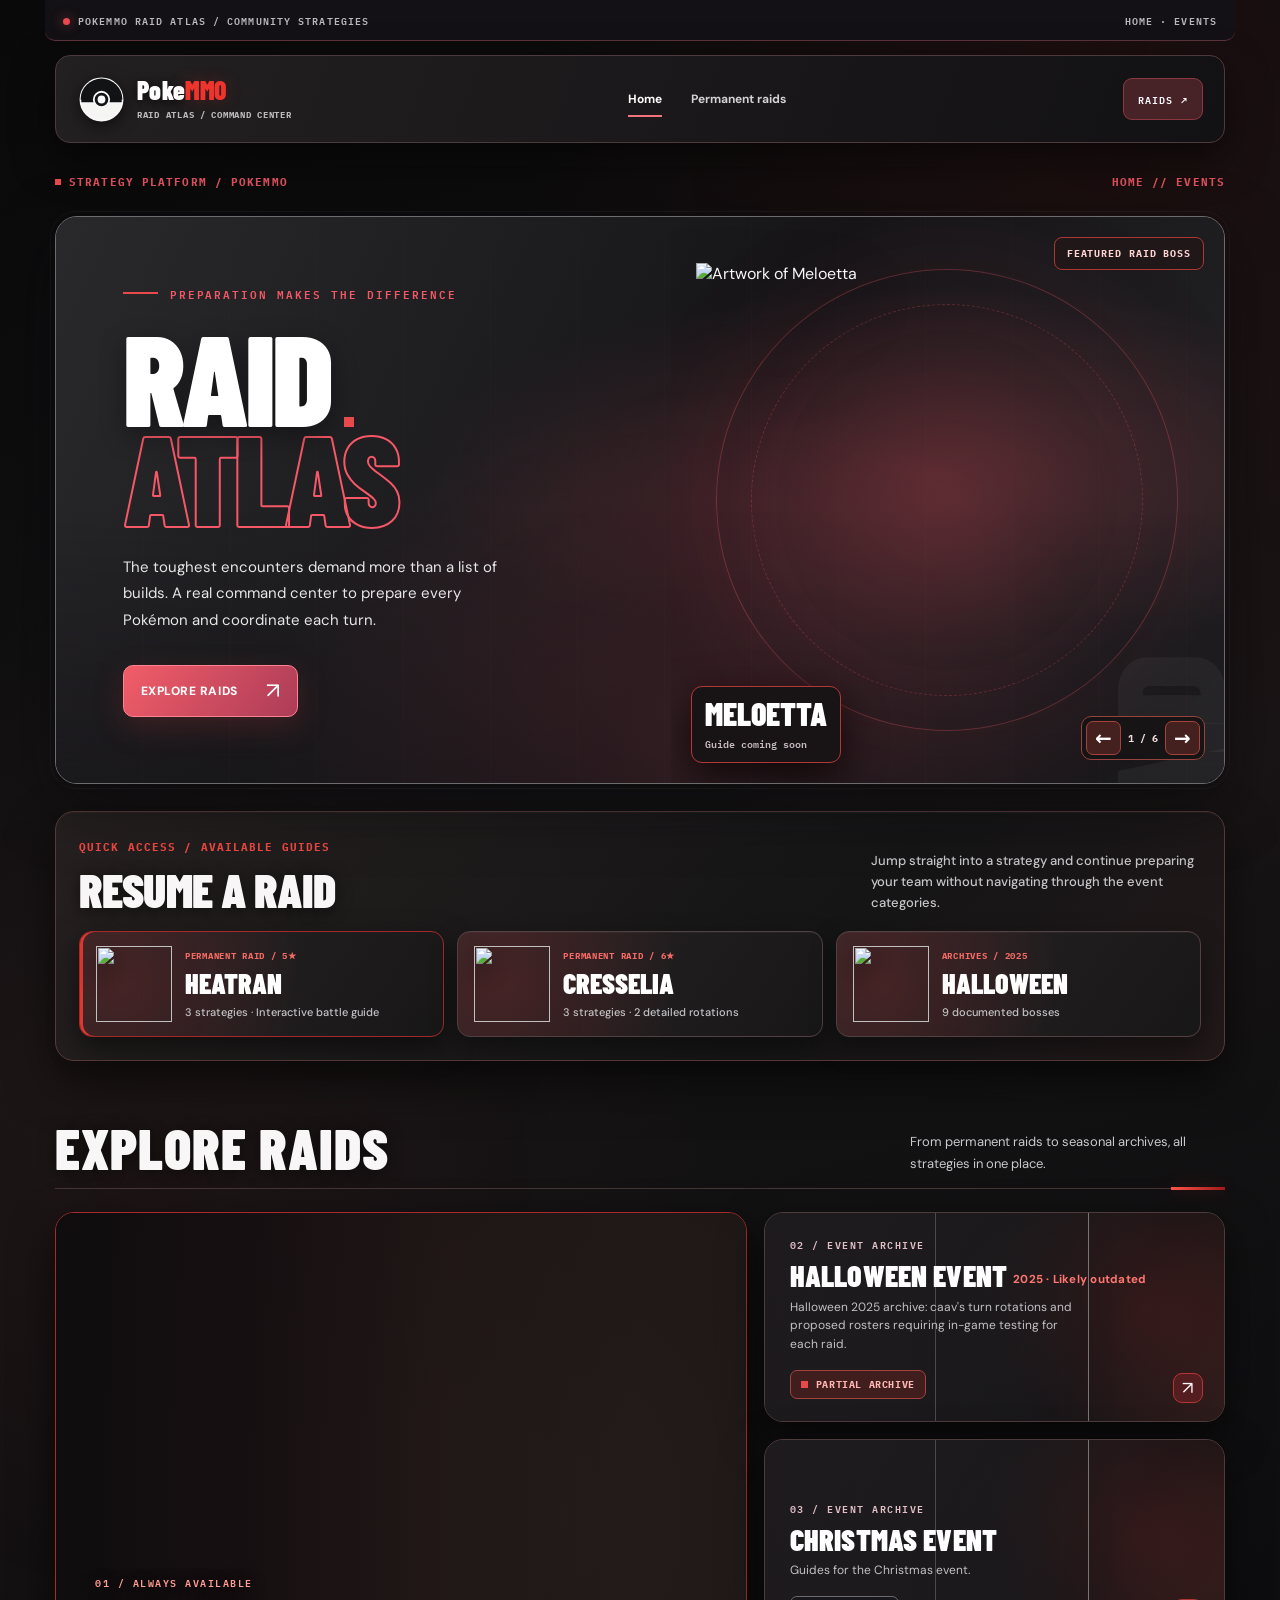
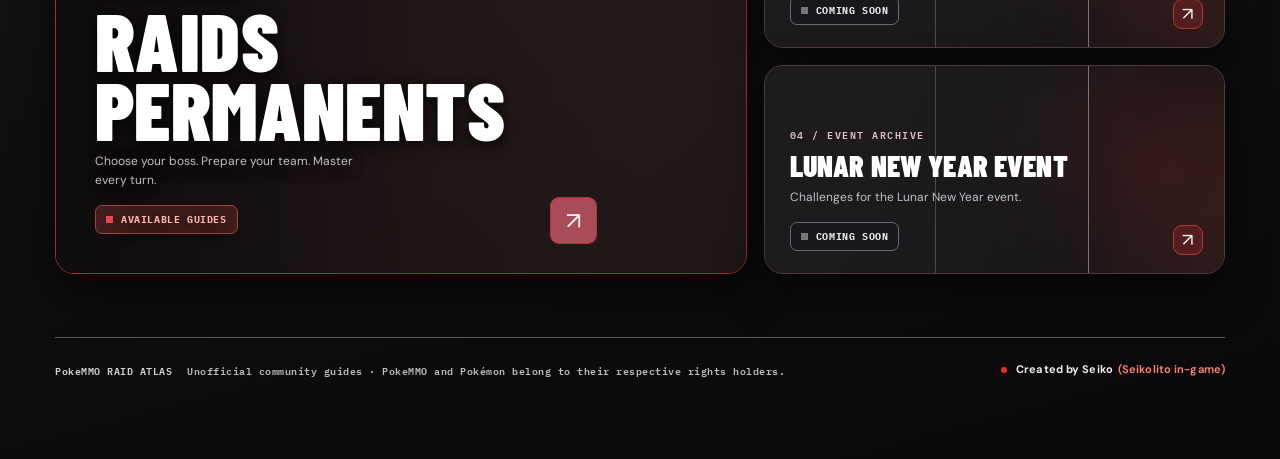
==== index.html @ a2bcd023 "release(en): activate full approved FR V13 cosmetic stack and interactions index.html" ====
<!doctype html><html lang="en"><head><meta charset="utf-8"><meta name="viewport" content="width=device-width,initial-scale=1"><meta name="theme-color" content="#0d0e10"><meta name="description" content="Guides de raids PokeMMO : raids permanents, Halloween, Noël et Nouvel An lunaire."><title>Home — PokeMMO Raid Atlas</title><link rel="stylesheet" href="assets/raid-hub.css?v=20261025-enfinal5"><link rel="stylesheet" href="assets/raid-pro.css?v=20261025-enfinal5"><link rel="stylesheet" href="assets/raid-atlas.css?v=20261025-enfinal5"><link rel="stylesheet" href="assets/raid-site-polish.css?v=20261025-enfinal5"><link rel="stylesheet" href="assets/raid-redesign-v5.css?v=20261025-enfinal5"><link rel="stylesheet" href="assets/raid-redesign-v6-fr-parity-1.css?v=20261025-enfinal5"><link rel="stylesheet" href="assets/raid-redesign-v6-fr-parity-2.css?v=20261025-enfinal5"><link rel="stylesheet" href="assets/raid-redesign-v6-fr-parity-3.css?v=20261025-enfinal5"><link rel="stylesheet" href="assets/raid-redesign-v6-fr-parity-4.css?v=20261025-enfinal5"><link rel="stylesheet" href="assets/raid-redesign-v6-fr-parity-5.css?v=20261025-enfinal5"><link rel="stylesheet" href="assets/raid-redesign-v6-fr-parity-6.css?v=20261025-enfinal5"><link rel="stylesheet" href="assets/raid-redesign-v6-fr-parity-7.css?v=20261025-enfinal5"><style>.halloween-legacy-note{display:inline-block;color:#ff9da5;font:700 clamp(10px,.9vw,12px) "DM Sans",system-ui,sans-serif;letter-spacing:.02em;vertical-align:middle;text-transform:none;white-space:normal}</style><link rel="stylesheet" href="assets/raid-premium-v8.css?v=20261025-en-v13c"><link rel="stylesheet" href="assets/raid-polish-v9.css?v=20261025-en-v13c"><link rel="stylesheet" href="assets/raid-finish-v10.css?v=20261025-en-v13c"><link rel="stylesheet" href="assets/raid-atmosphere-v11.css?v=20261025-en-v13c"><link rel="stylesheet" href="assets/raid-polish-v12.css?v=20261025-en-v13c"><link rel="stylesheet" href="assets/raid-polish-v13.css?v=20261025-en-v13c"></head>
<body><div class="site-wrap" id="top"><div class="mini-bar"><span><i class="rec"></i>POKEMMO RAID ATLAS / COMMUNITY STRATEGIES</span><span>HOME · EVENTS</span></div>
<header class="topbar navbar"><a class="brand identity" href="index.html" aria-label="Home PokeMMO Raid Atlas"><span class="mark" aria-hidden="true"></span><span class="identity-text">POKÉ<b>MMO</b><small>RAID ATLAS / COMMAND CENTER</small></span></a><nav class="toplinks navlinks" aria-label="Navigation principale"><a href="index.html" aria-current="page">Home</a><a href="permanent.html">Permanent raids</a></nav><a class="atlas-secondary" href="permanent.html">RAIDS ↗</a></header>
<main><div class="issue atlas-issue"><span><span class="red-square"></span>STRATEGY PLATFORM / POKEMMO</span><span>HOME // EVENTS</span></div>
  <section class="hero" aria-labelledby="hero-title">
   <div class="hero-left">
    <span class="overline">PREPARATION MAKES THE DIFFERENCE</span>
    <h1 id="hero-title"><span>RAID</span><em>ATLAS</em></h1>
    <p>The toughest encounters demand more than a list of builds. A real command center to prepare every Pokémon and coordinate each turn.</p>
    <a class="primary-button" href="#evenements">EXPLORE RAIDS <span class="arr">↗</span></a>
   </div>
   <div class="hero-right"><span class="hero-outline" aria-hidden="true">RAID</span><span class="hero-corner"><i></i> FEATURED RAID BOSS</span><img class="hero-pokemon" src="https://raw.githubusercontent.com/PokeAPI/sprites/master/sprites/pokemon/other/official-artwork/485.png" alt="Official Heatran artwork" width="475" height="475"></div>
   
  </section>
  <section class="raid-quick-access" aria-labelledby="raid-quick-title">
    <div class="raid-quick-access-head">
      <div><span>QUICK ACCESS / AVAILABLE GUIDES</span><h2 id="raid-quick-title">RESUME A RAID</h2></div>
      <p>Jump straight into a strategy and continue preparing your team without navigating through the event categories.</p>
    </div>
    <div class="raid-quick-access-list">
      <a href="heatran.html" class="raid-quick-access-card raid-quick-special">
        <img loading="lazy" src="https://raw.githubusercontent.com/PokeAPI/sprites/master/sprites/pokemon/other/official-artwork/485.png" alt="">
        <div><span>PERMANENT RAID / 5★</span><strong>HEATRAN</strong><small>3 strategies · Interactive battle guide</small></div>
      </a>
      <a href="cresselia.html" class="raid-quick-access-card">
        <img loading="lazy" src="https://raw.githubusercontent.com/PokeAPI/sprites/master/sprites/pokemon/other/official-artwork/488.png" alt="">
        <div><span>PERMANENT RAID / 6★</span><strong>CRESSELIA</strong><small>3 strategies · 2 detailed rotations</small></div>
      </a>
      <a href="halloween-2025.html" class="raid-quick-access-card">
        <img loading="lazy" src="https://raw.githubusercontent.com/PokeAPI/sprites/master/sprites/pokemon/other/official-artwork/491.png" alt="">
        <div><span>ARCHIVES / 2025</span><strong>HALLOWEEN</strong><small>9 documented bosses</small></div>
      </a>
    </div>
  </section>
  <section class="section" id="evenements" aria-labelledby="events-title">
    <div class="section-head"><div class="section-title"><h2 id="events-title">EXPLORE RAIDS</h2></div><p>From permanent raids to seasonal archives, all strategies in one place.</p></div>
    <div class="event-grid"><a class="event-card main raid-v10-den-event" href="permanent.html"><span class="raid-v10-den-home" aria-hidden="true"></span><div class="event-info"><span class="card-micro">01 / ALWAYS AVAILABLE</span><h3>RAIDS<br>PERMANENTS</h3><p>Choose your boss. Prepare your team. Master every turn.</p><span class="event-state live">Available guides</span></div><span class="event-foot" aria-hidden="true">↗</span></a><a class="event-card haunted" href="halloween.html"><img class="event-art" src="https://raw.githubusercontent.com/PokeAPI/sprites/master/sprites/pokemon/other/official-artwork/94.png" alt="" loading="lazy"><div class="event-info"><span class="card-micro">02 / EVENT ARCHIVE</span><h3>HALLOWEEN EVENT <small class="halloween-legacy-note">2025 · Likely outdated</small></h3><p>Halloween 2025 archive: caav's turn rotations and proposed rosters requiring in-game testing for each raid.</p><span class="event-state live">Partial archive</span></div><span class="event-foot" aria-hidden="true">↗</span></a><a class="event-card winter" href="coming-soon.html?event=christmas"><img class="event-art" src="https://raw.githubusercontent.com/PokeAPI/sprites/master/sprites/pokemon/other/official-artwork/225.png" alt="" loading="lazy"><div class="event-info"><span class="card-micro">03 / EVENT ARCHIVE</span><h3>CHRISTMAS EVENT</h3><p>Guides for the Christmas event.</p><span class="event-state ">Coming soon</span></div><span class="event-foot" aria-hidden="true">↗</span></a><a class="event-card lunar" href="coming-soon.html?event=lunar"><img class="event-art" src="https://raw.githubusercontent.com/PokeAPI/sprites/master/sprites/pokemon/other/official-artwork/130.png" alt="" loading="lazy"><div class="event-info"><span class="card-micro">04 / EVENT ARCHIVE</span><h3>LUNAR NEW YEAR EVENT</h3><p>Challenges for the Lunar New Year event.</p><span class="event-state ">Coming soon</span></div><span class="event-foot" aria-hidden="true">↗</span></a></div>
  </section>

</main><footer class="atlas-footer"><b>PokeMMO RAID ATLAS</b><span>Unofficial community guides · PokeMMO and Pokémon belong to their respective rights holders.</span><span class="raid-made-by">Created by Seiko <span class="raid-made-by-alias">(Seikolito in-game)</span></span></footer></div><script src="assets/raid-home-carousel.js?v=20261025-enfinal5"></script><script src="assets/raid-premium-v8.js?v=20261025-en-v13c"></script><script src="assets/raid-polish-v9.js?v=20261025-en-v13c"></script></body></html>
---- assets/raid-hub.css ----
:root{color-scheme:dark;font-family:Inter,ui-sans-serif,system-ui,-apple-system,"Segoe UI",sans-serif;--base:#06101e;--surface:#091827;--line:#395476;--text:#f6f8ff;--muted:#adbed1;--hot:#ff804f;background:#06101e;color:var(--text)}
*{box-sizing:border-box}html{scroll-behavior:smooth}body{margin:0;min-height:100vh;background:radial-gradient(ellipse 70% 45% at 48% -13%,#12405c66,transparent),#06101e}
a{text-decoration:none;color:inherit}button{font:inherit}
.site-wrap{max-width:1260px;margin:0 auto;padding:0 26px 90px}
.topbar{display:flex;align-items:center;justify-content:space-between;gap:16px;margin:0 0 23px;padding:20px 0 15px;border-bottom:1px solid #ffffff18}
.brand{display:flex;align-items:center;gap:10px;font-weight:900;letter-spacing:.04em;color:#f3f5fd;font-size:17px;white-space:nowrap}.brand b{color:#ffc15e}.brand small{display:block;letter-spacing:.24em;font-size:9px;color:#b6cde3}
.pokeball{width:33px;height:33px;flex:none;display:inline-grid;place-items:center;border:3px solid #05111f;border-radius:50%;background:linear-gradient(#f64643 0 45%,#111827 46% 56%,#f6f8fa 57%);box-shadow:0 0 0 1px #ffffff9a,0 4px 12px #0009}.pokeball:before{content:"";width:9px;height:9px;border-radius:50%;background:#f7faff;border:3px solid #172235}
.toplinks{display:flex;align-items:center;gap:15px;color:#9eafc6;font-size:13px}.toplinks a:hover,.breadcrumb a:hover{color:#fff}
.breadcrumb{display:flex;align-items:center;gap:11px;margin-bottom:21px;color:#adbed2;font-size:12px}.breadcrumb a{color:#d9e6f9}.breadcrumb .chev{color:#7592b0}
.scene-banner{height:155px;position:relative;overflow:hidden;border:1px solid #305475;border-radius:20px;margin-bottom:21px;background:linear-gradient(90deg,#08202b,#14233c)}
.scene-banner>img{width:100%;height:100%;object-fit:cover;object-position:center 48%;image-rendering:auto;display:block}
.scene-banner:after{content:"";position:absolute;inset:0;box-shadow:inset 0 -25px 35px #06101eb8;pointer-events:none}
.hero-kicker{display:inline-block;color:#63d1ee;text-transform:uppercase;letter-spacing:.2em;font-size:11px;font-weight:850}
h1{font-size:clamp(2.4rem,5vw,4.5rem);line-height:1.04;letter-spacing:-.06em;margin:10px 0 14px}
h2,h3{letter-spacing:-.03em}.intro{font-size:1.02rem;color:#c0cde0;max-width:710px;line-height:1.65;margin:0 0 27px}
.centered{text-align:center}.centered .intro{margin-left:auto;margin-right:auto}
.page-title{margin-bottom:31px}.page-title h1{margin:8px 0 10px}
.event-grid{display:grid;grid-template-columns:repeat(4,minmax(0,1fr));gap:16px}
.raid-grid{display:grid;grid-template-columns:repeat(3,minmax(0,1fr));gap:16px}
.illustrated-card{display:flex;flex-direction:column;min-width:0;border:1px solid #4b698a;border-radius:15px;overflow:hidden;background:linear-gradient(#0a1d31,#081320);box-shadow:0 9px 28px #0006;position:relative;transition:transform .23s,border-color .23s,box-shadow .23s}
.illustrated-card:focus-visible{outline:3px solid #ffe3a4;outline-offset:5px}
.illustrated-card:hover{transform:translateY(-5px);border-color:#85bce6;box-shadow:0 16px 42px #000b}
.illustrated-card.featured{border-color:#ff783c;box-shadow:0 0 0 1px #ff774b88,0 0 16px #f35c38b0,0 14px 34px #000a}
.illustrated-card.featured:hover{box-shadow:0 0 0 2px #ff9258,0 0 30px #ff673ab0,0 16px 38px #000a}
.illustrated-card.featured:after{content:"";position:absolute;inset:0;border:1px solid #ffab78;border-radius:14px;pointer-events:none}
.art-slice{position:relative;display:block;width:100%;height:auto;aspect-ratio:4/3;overflow:hidden;background:#12192b}
.art-slice.art-raid{aspect-ratio:2/1}.art-slice img{position:absolute;top:0;left:0;width:400%;height:auto;max-width:none;transform:translate(var(--shift-x,0%),var(--shift-y,0%));display:block}
.art-slice:after{content:"";position:absolute;inset:0;box-shadow:inset 0 -16px 22px #06111f66;pointer-events:none}
.card-body{flex:1;min-height:157px;display:flex;flex-direction:column;padding:17px 17px 16px}
.card-body h2{font-size:clamp(1.06rem,1.7vw,1.42rem);line-height:1.2;margin:0 0 8px;color:#fff}
.card-body p{color:#afbed1;line-height:1.45;font-size:13px;margin:0 0 17px}
.card-foot{display:flex;align-items:center;justify-content:space-between;gap:9px;margin-top:auto}
.card-status{font-size:11px;font-weight:750;color:#c4d8ee;border:1px solid #60758c80;background:#233449;border-radius:8px;padding:7px 12px}
.card-status.live{background:#9b2924;border-color:#f76d54;color:#fff}
.round-arrow{border:1px solid #476988;background:#0e2335;border-radius:50%;height:35px;width:35px;display:grid;place-items:center;font-size:23px;line-height:1;color:#f6fbff}
.featured .round-arrow{background:#fff;color:#162436;border-color:#fff}
.raid-grid .card-body{min-height:122px;padding:14px 15px}.raid-grid .card-body h2{font-size:1.16rem}.raid-grid .card-body p{margin-bottom:11px}
.raid-grid .card-status{font-size:10px;padding:5px 10px}
.raid-grid .round-arrow{width:30px;height:30px;font-size:19px}
.back-link{display:inline-flex;align-items:center;gap:9px;border:1px solid #5a7391;background:#11263a;color:#dbe9fd;padding:10px 15px;border-radius:25px;font-size:13px;font-weight:750;margin-bottom:23px;transition:background .2s}.back-link:hover{background:#263e58}
.title-scene{background:radial-gradient(ellipse at 100% 20%,#25577a,transparent 46%),linear-gradient(110deg,#0b2639,#091c2a);border:1px solid #4b7698;border-radius:18px;position:relative;overflow:hidden;padding:34px;margin:10px 0 27px}
.title-scene:before{content:"";position:absolute;inset:-10px 0 0 auto;width:57%;background:url("[data-uri]") 0% 60%/400% auto no-repeat;opacity:.20}
.title-scene>*{position:relative;z-index:1}
.soon-card{max-width:700px;margin:40px auto 0;padding:30px;background:linear-gradient(135deg,#10253b,#0c1726);border:1px solid #4d7291;border-radius:21px;display:flex;align-items:center;gap:22px}
.soon-card img{width:120px;height:120px;object-fit:contain;image-rendering:pixelated;filter:drop-shadow(0 8px 16px #0007)}
.soon-card h2{margin:0 0 7px}.soon-card p{margin:0;color:#a6bad3;line-height:1.5}
.site-footer{border-top:1px solid #33495f;margin-top:48px;padding-top:19px;color:#889fb7;font-size:12px;text-align:center}
@media(max-width:1030px){.event-grid{grid-template-columns:repeat(2,minmax(0,1fr))}.event-grid .art-slice{aspect-ratio:5/3}.raid-grid{grid-template-columns:repeat(2,minmax(0,1fr))}}
@media(max-width:620px){.site-wrap{padding:0 14px 60px}.topbar{padding:14px 0}.toplinks{font-size:11px}.brand{font-size:13px}.brand small{font-size:8px}.pokeball{width:27px;height:27px}.scene-banner{height:auto;aspect-ratio:7/2;border-radius:13px}.scene-banner img{object-fit:cover}.event-grid,.raid-grid{grid-template-columns:repeat(2,minmax(0,1fr));gap:9px}.event-grid .art-slice{aspect-ratio:4/3}.card-body{padding:11px;min-height:152px}.card-body h2{font-size:14px}.card-body p{font-size:11px;line-height:1.38}.card-status{font-size:9px;padding:5px 6px}.round-arrow{width:27px;height:27px;font-size:18px}.raid-grid .card-body{padding:10px;min-height:105px}.raid-grid .card-body h2{font-size:14px}.raid-grid .card-body p{font-size:10px}.title-scene{padding:23px}.intro{font-size:.89rem}.soon-card{padding:18px;gap:8px}.soon-card img{width:80px;height:80px}}
@media(max-width:390px){.event-grid,.raid-grid{grid-template-columns:1fr}.card-body{min-height:112px}.raid-grid .art-slice,.event-grid .art-slice{aspect-ratio:2/1}}
@media(prefers-reduced-motion:reduce){.illustrated-card,.back-link{transition:none}}
---- assets/raid-pro.css ----
/* Raid Guide FR — interface nette, cohérente et responsive. */
:root{--pro-line:#283e55;--pro-ink:#f4f7fc;--pro-muted:#a6b8cc;--pro-bg:#070f1c}
body{background:radial-gradient(ellipse 68% 380px at 50% -150px,#20426160,transparent),#070f1c;color:var(--pro-ink)}
.site-wrap{max-width:1190px;padding:0 26px 80px}
.topbar{margin-bottom:26px;padding:21px 0 18px;border-bottom:1px solid #284159}
.brand{letter-spacing:.025em;font-size:18px}.brand small{font-size:10px;letter-spacing:.22em}
.toplinks{gap:22px}.toplinks a{font-weight:650;color:#b8cce0}.toplinks a:hover{color:white}
.scene-banner{height:145px;border-radius:12px;border-color:#2f475c;box-shadow:none;background:#122b40}
.scene-banner>img{object-fit:cover;object-position:center 48%;opacity:.80}
.scene-banner:after{background:linear-gradient(0deg,#07111bdd,transparent 55%),linear-gradient(90deg,#07142188,transparent 60%)}
.hero-kicker{font-size:11px;color:#79c8e3;letter-spacing:.17em}
h1{font-size:clamp(2.2rem,5vw,3.8rem);letter-spacing:-.048em;line-height:1.08}
h2{letter-spacing:-.018em}
.intro{color:#b4c3d4;line-height:1.58;font-size:1.02rem}
.page-title{margin-bottom:30px}
.breadcrumb{color:#adc1d4;font-size:13px;margin-bottom:20px}
.back-link{border-radius:8px;background:#112238;border:1px solid #354f6c;box-shadow:none;font-weight:650}
.event-grid,.raid-grid{gap:17px}
.illustrated-card{background:#0b1828;border:1px solid #30475f;border-radius:13px;box-shadow:0 5px 20px #02050a4c;transition:transform .18s ease,border-color .18s ease,box-shadow .18s ease}
.illustrated-card:hover{transform:translateY(-3px);border-color:#6d95b8;box-shadow:0 12px 27px #02050a99}
.illustrated-card.featured,.illustrated-card.featured:hover{border:1px solid #e78955;box-shadow:0 0 0 1px #e7895530,0 10px 30px #0009}
.illustrated-card.featured:after{border:0;border-radius:0;inset:auto 0 0;height:3px;background:#ef8856}
.art-slice.art-pro,.event-grid .art-slice.art-pro,.raid-grid .art-slice.art-pro{position:relative;aspect-ratio:1.25;min-height:0;width:100%;isolation:isolate;overflow:hidden;background:radial-gradient(circle at 62% 45%,var(--glow,#7a5263),transparent 57%),linear-gradient(155deg,var(--shade-a,#222d49),var(--shade-b,#0b1528))}
.raid-grid .art-slice.art-pro{aspect-ratio:1.64}
.art-slice.art-pro:before{content:"";position:absolute;inset:0;z-index:-1;background:radial-gradient(circle at 82% 13%,#ffffff12 0 1px,transparent 2px) 0 0 / 26px 26px,linear-gradient(165deg,transparent 40%,#06111f55 100%);pointer-events:none}
.art-slice.art-pro:after{content:"";position:absolute;inset:0;box-shadow:none;background:linear-gradient(0deg,#0b1723b5,transparent 33%);pointer-events:none;z-index:1}
.art-slice .scene-motif{position:absolute;inset:auto -10% -50% -10%;height:70%;border:1px solid #ffffff0c;border-radius:50% 50% 0 0;background:linear-gradient(0deg,#080f1db3,#ffffff0a);transform:rotate(-6deg)}
.art-slice img.art-pokemon{position:absolute;z-index:1;display:block;left:15%;top:0;width:70%;height:96%;max-width:100%;object-fit:contain;image-rendering:auto;transform:none;filter:drop-shadow(0 12px 13px #000b);transition:transform .25s ease}
.illustrated-card:hover .art-slice img.art-pokemon{transform:translateY(-4px) scale(1.025)}
.theme-lava{--shade-a:#402333;--shade-b:#1f2436;--glow:#b75737aa}
.theme-ghost{--shade-a:#28234c;--shade-b:#121933;--glow:#7542c4a0}
.theme-frost{--shade-a:#15354d;--shade-b:#0b2540;--glow:#67afdb82}
.theme-lunar{--shade-a:#52273e;--shade-b:#2d1b34;--glow:#c65e478a}
.theme-dream{--shade-a:#27344e;--shade-b:#171e39;--glow:#b7a1e082}
.theme-melody{--shade-a:#34254a;--shade-b:#1c2340;--glow:#d685b583}
.theme-steel{--shade-a:#233f50;--shade-b:#152433;--glow:#729ebf8f}
.theme-stone{--shade-a:#4a3337;--shade-b:#262337;--glow:#ba826e8f}
.theme-forest{--shade-a:#1b493c;--shade-b:#152d30;--glow:#5ba76b85}
.card-body{min-height:148px;padding:16px 16px 17px;gap:0}
.card-body h2{font-size:clamp(1.06rem,1.7vw,1.29rem);letter-spacing:-.02em;margin:0 0 8px;font-weight:780;line-height:1.24}
.card-body p{font-size:12px;color:#a9bbcf;line-height:1.55}
.card-status{background:#182a3f;border:1px solid #354e6c;color:#bfd1e5;border-radius:7px;font-weight:720;font-size:11px;padding:7px 11px}
.card-status.live{background:#753827;border-color:#cf7048;color:#fff}
.round-arrow{background:#132339;border-color:#3a536b;width:31px;height:31px;font-size:19px}
.featured .round-arrow{background:#e8f1ff;border-color:#e8f1ff}
.raid-grid .card-body{min-height:110px;padding:14px}
.raid-grid .card-body h2{font-size:1.15rem}
.raid-grid .card-body p{font-size:12px}
.soon-card,.title-scene{border-radius:13px;box-shadow:none;border-color:#375570}
.site-footer{border-color:#2a4058;color:#859db5}
@media(max-width:1030px){.event-grid{grid-template-columns:repeat(2,minmax(0,1fr))}.raid-grid{grid-template-columns:repeat(2,minmax(0,1fr))}.event-grid .art-slice.art-pro{aspect-ratio:1.5}}
@media(max-width:620px){.site-wrap{padding:0 15px 64px}.scene-banner{height:118px}.topbar{gap:8px}.brand{font-size:13px}.toplinks{gap:9px;font-size:11px}h1{font-size:2.3rem}.event-grid,.raid-grid{grid-template-columns:repeat(2,minmax(0,1fr));gap:10px}.event-grid .art-slice.art-pro,.raid-grid .art-slice.art-pro{aspect-ratio:1.16}.card-body{min-height:150px;padding:12px}.card-body h2{font-size:14px}.card-body p,.raid-grid .card-body p{font-size:11px}.raid-grid .card-body{min-height:139px;padding:12px}.card-status{font-size:10px;padding:5px 7px}.art-slice img.art-pokemon{width:84%;left:8%}}
@media(max-width:390px){.event-grid,.raid-grid{grid-template-columns:1fr}.event-grid .art-slice.art-pro,.raid-grid .art-slice.art-pro{aspect-ratio:1.7}.card-body,.raid-grid .card-body{min-height:105px}}
@media(prefers-reduced-motion:reduce){.illustrated-card,.art-slice img.art-pokemon{transition:none!important}}
---- assets/raid-atlas.css ----
/* Identité RAID ATLAS approuvée pour les pages de navigation françaises. */

@import url('https://fonts.googleapis.com/css2?family=Barlow+Condensed:wght@500;600;700;800;900&family=DM+Sans:wght@400;500;600;700&family=IBM+Plex+Mono:wght@400;500;600&display=swap');
:root{color-scheme:dark;--bg:#0d0e10;--frame:#151619;--surface:#1b1c20;--surface2:#222327;--line:#36383e;--text:#f5f4f1;--muted:#a4a5ab;--dim:#74767f;--red:#e8494c;--red2:#fd6665;--bone:#edeae5;--heading:"Barlow Condensed",Impact,"Arial Narrow",sans-serif;--sans:"DM Sans",system-ui,sans-serif;--mono:"IBM Plex Mono",ui-monospace,monospace;font-family:var(--sans);background:var(--bg);color:var(--text)}
*{box-sizing:border-box}html{scroll-behavior:smooth}body{min-height:100vh;margin:0;background:var(--bg)}body:before{content:"";position:fixed;inset:0;pointer-events:none;opacity:.075;background:repeating-linear-gradient(0deg,transparent 0 3px,#fff 3.5px 4px);z-index:50;mix-blend-mode:soft-light}
a{color:inherit;text-decoration:none}button{font:inherit}button,a{outline-offset:4px}button:focus-visible,a:focus-visible{outline:2px solid #fff}img{display:block;max-width:100%}p,h1,h2,h3{margin-top:0}
.shell{max-width:1460px;margin:auto;padding:0 clamp(17px,4.3vw,68px) 80px}
.mini-bar{font:600 10px var(--mono);letter-spacing:.16em;color:#a9a9ad;border-bottom:1px solid var(--line);padding:11px 0;display:flex;gap:12px;align-items:center;justify-content:space-between}
.mini-bar .rec{display:inline-block;width:7px;height:7px;border-radius:50%;background:var(--red);box-shadow:0 0 13px #e8494c66;margin-right:8px}
.navbar{height:84px;display:flex;justify-content:space-between;align-items:center;gap:30px}
.identity{display:flex;gap:12px;align-items:center}
.mark{display:grid;place-items:center;width:42px;height:42px;background:var(--red);clip-path:polygon(0 0,80% 0,100% 20%,100% 100%,20% 100%,0 80%);position:relative}
.mark:before{content:"";width:24px;height:24px;border-radius:50%;border:3px solid #fff;position:absolute}
.mark:after{content:"";width:12px;height:3px;background:#fff;position:absolute;box-shadow:0 0 0 2px var(--red)}
.identity-text{font:900 23px/0.9 var(--heading);letter-spacing:.035em}.identity-text b{color:var(--red)}
.identity-text small{display:block;font:600 9px var(--mono);letter-spacing:.19em;color:var(--muted);margin-top:7px}
.navlinks{display:flex;gap:34px;align-items:center;font:600 12px var(--sans);color:#aeb0b8}.navlinks a:hover{color:white}.navlinks a:first-child{color:white}
.nav-pill{border:1px solid #4b4d53;padding:11px 15px;font:600 11px var(--mono);letter-spacing:.03em;transition:border-color .2s,background .2s}.nav-pill:hover{border-color:#d7d6d3;background:#25262a}
.issue{display:flex;justify-content:space-between;gap:12px;align-items:center;font:600 10px var(--mono);letter-spacing:.13em;color:#9c9da4;border-top:1px solid var(--line);padding:12px 0 13px}
.issue strong{color:#fff}.issue .red-square{width:6px;height:6px;background:var(--red);display:inline-block;margin:0 8px 1px 0}
.hero{position:relative;isolation:isolate;overflow:hidden;min-height:560px;background:#18191d;border:1px solid #3d3e43;display:grid;grid-template-columns:1fr .9fr;align-items:stretch}
.hero:before{content:"";position:absolute;inset:0;z-index:-2;background:linear-gradient(116deg,#1b1b1e 2%,#151519 53%,#411d22 100%)}
.hero:after{content:"";position:absolute;inset:0;z-index:-1;background:repeating-linear-gradient(90deg,transparent 0 71px,#ffffff09 71px 72px),linear-gradient(180deg,transparent 72%,#0d0e1099);pointer-events:none}
.hero-left{padding:clamp(30px,5.2vw,76px);display:flex;flex-direction:column;align-items:flex-start;justify-content:center;position:relative;z-index:4}
.overline{font:600 11px var(--mono);letter-spacing:.18em;color:#d1bab7;display:flex;align-items:center;gap:12px;margin-bottom:24px}
.overline:before{content:"";display:block;width:35px;height:2px;background:var(--red)}
.hero h1{font:900 clamp(76px,10vw,154px)/.77 var(--heading);letter-spacing:-.033em;color:#f5f4f1;margin:0 0 29px;text-transform:uppercase;white-space:nowrap}
.hero h1 em{font-style:normal;color:transparent;-webkit-text-stroke:1px #d6d4d0;display:block;letter-spacing:-.05em}
.hero h1 span{display:block;position:relative}.hero h1 span:after{content:"";display:inline-block;width:10px;height:10px;background:var(--red);margin-left:14px}
.hero p{max-width:390px;font-size:14px;line-height:1.85;color:#bfc0c4;margin-bottom:32px}
.primary-button{background:var(--red);border:1px solid var(--red);min-height:50px;display:inline-flex;align-items:center;gap:28px;justify-content:space-between;padding:14px 17px;color:#fff;font:800 12px var(--sans);letter-spacing:.045em;transition:background .15s,transform .2s}.primary-button:hover{background:#f56061;transform:translateY(-2px)}.primary-button .arr{font:22px/1 var(--sans)}
.hero-right{position:relative;z-index:2;display:grid;place-items:center;overflow:hidden;min-height:410px}
.hero-right:before{content:"";position:absolute;width:520px;height:520px;max-width:96%;border:1px solid #ffffff1e;border-radius:50%;background:radial-gradient(circle,#a642413d 0,transparent 61%);box-shadow:inset 0 0 0 56px #ffffff04,inset 0 0 0 100px #0000}
.hero-right:after{content:"";width:390px;height:390px;max-width:74%;aspect-ratio:1;position:absolute;border:1px dashed #ffffff3a;border-radius:50%;animation:spin 65s linear infinite}
.hero-pokemon{position:relative;z-index:2;width:min(91%,590px);max-height:520px;object-fit:contain;filter:drop-shadow(0 35px 20px #000b);animation:float 6s ease-in-out infinite}
.hero-outline{position:absolute;z-index:0;font:900 240px var(--heading);right:-10%;bottom:-88px;color:#ffffff09;letter-spacing:-.06em;transform:rotate(-90deg);pointer-events:none}
.hero-corner{position:absolute;right:28px;top:25px;z-index:4;display:flex;gap:8px;align-items:center;font:500 10px var(--mono);color:#e7c3be;letter-spacing:.09em}
.hero-corner i{display:inline-block;width:23px;height:1px;background:var(--red)}
.hero-bottom{grid-column:1/-1;background:#101114ec;border-top:1px solid #44444a;display:grid;grid-template-columns:repeat(3,1fr);position:relative;z-index:5}
.hero-bottom>div{padding:17px 26px;display:flex;gap:11px;align-items:center;border-right:1px solid #37383d}
.hero-bottom>div:last-child{border-right:0}.hero-bottom strong{font:900 30px var(--heading);color:#fff}.hero-bottom span{font:600 9px var(--mono);letter-spacing:.12em;color:#999ba3;text-transform:uppercase}
.section{margin-top:75px}.section-head{display:flex;align-items:flex-end;justify-content:space-between;gap:20px;margin-bottom:23px}
.section-title{display:flex;gap:17px;align-items:flex-start}
.section-no{font:600 13px var(--mono);color:var(--red);padding-top:7px}
.section h2{font:900 clamp(37px,4.4vw,61px)/.94 var(--heading);letter-spacing:.01em;text-transform:uppercase;margin:0}
.section-head p{color:#9b9da3;font-size:12px;max-width:315px;line-height:1.7;margin:0}
.link-arrow{font:650 11px var(--mono);color:#d6d7dc;border-bottom:1px solid #64666c;padding-bottom:9px;white-space:nowrap}.link-arrow:hover{color:var(--red);border-color:var(--red)}
.event-grid{display:grid;grid-template-columns:1.2fr .8fr;grid-template-rows:repeat(3,minmax(140px,1fr));gap:13px}
.event-card{position:relative;overflow:hidden;display:flex;align-items:flex-end;isolation:isolate;border:1px solid #3b3c42;background:var(--surface);min-height:143px;transition:transform .2s,border-color .2s}.event-card:hover{transform:translateY(-3px);border-color:#a4a4a8}
.event-card:before{content:"";position:absolute;inset:0;z-index:-2;background:radial-gradient(circle at 77% 49%,var(--aura,#4d4141) 0,transparent 58%),linear-gradient(112deg,#242429,#16171a)}
.event-card:after{content:"";position:absolute;inset:0;z-index:-1;background:linear-gradient(90deg,#111215d1 0%,#11121590 54%,transparent 100%)}
.event-card.main{grid-row:1/4;min-height:455px;--aura:#85332e70;border-color:#9d5556;background:#262022}
.event-card.main:after{background:linear-gradient(0deg,#111115dc 0%,#11111588 43%,transparent 79%)}
.event-art{position:absolute;right:5%;top:-13%;height:137%;width:58%;object-fit:contain;object-position:center;filter:drop-shadow(0 18px 18px #0009);opacity:.9;z-index:-1;transition:transform .26s ease}
.event-card:hover .event-art{transform:translateY(-5px) scale(1.04)}
.event-card.main .event-art{top:3%;height:82%;right:0;width:94%;opacity:.93}
.event-info{position:relative;z-index:2;display:flex;flex-direction:column;align-items:flex-start;gap:8px;padding:22px 25px;width:100%}
.event-card.main .event-info{padding:39px}
.card-micro{font:600 10px var(--mono);letter-spacing:.15em;color:#cbcccf}
.event-card.main .card-micro{color:#ff9c93}.event-info h3{font:900 30px/.95 var(--heading);margin:0;text-transform:uppercase;letter-spacing:.01em}
.event-card.main h3{font-size:clamp(53px,6.4vw,93px);max-width:400px;line-height:.85;margin-top:6px}
.event-info p{font-size:12px;line-height:1.55;color:#c2c1c5;margin:0;max-width:290px}
.event-state{display:flex;align-items:center;gap:8px;font:700 10px var(--mono);text-transform:uppercase;letter-spacing:.06em;color:#e4e3e2;margin-top:8px}
.event-state:before{content:"";width:7px;height:7px;background:#75777d}.event-state.live:before{background:var(--red)}
.event-foot{position:absolute;right:21px;bottom:18px;width:30px;height:30px;border:1px solid #ffffff88;display:grid;place-items:center;font:18px var(--sans);z-index:4}
.event-card.main .event-foot{right:30px;bottom:29px;width:47px;height:47px;background:var(--red);border-color:var(--red);font-size:24px}
.event-card.haunted{--aura:#55416c8c}.event-card.winter{--aura:#3b677a8c}.event-card.lunar{--aura:#8b3b4180}
.raid-list{display:grid;grid-template-columns:repeat(3,minmax(0,1fr));gap:13px}
.raid-tile{position:relative;min-height:228px;background:#1a1b1f;border:1px solid #34363c;overflow:hidden;isolation:isolate;padding:20px;display:flex;flex-direction:column;align-items:flex-start;justify-content:space-between;transition:transform .18s,border-color .18s}
.raid-tile:after{content:"";position:absolute;inset:0;z-index:-2;background:radial-gradient(circle at 83% 64%,var(--halo,#4c4b4d75),transparent 63%)}
.raid-tile:hover{border-color:#9c9da1;transform:translateY(-3px)}
.raid-tile.selected{border-color:#a74b4e;background:#231b1f;--halo:#a842427d}.raid-tile .num{font:500 11px var(--mono);letter-spacing:.07em;color:#999aa3}
.raid-tile h3{font:900 clamp(31px,3.6vw,49px) var(--heading);text-transform:uppercase;letter-spacing:.018em;margin:0 0 7px;position:relative;z-index:3}
.raid-tile p{font:500 11px var(--sans);color:#b2b4ba;position:relative;z-index:3;margin:0}
.raid-art{position:absolute;top:0;right:-6%;height:100%;width:67%;object-fit:contain;opacity:.77;filter:drop-shadow(0 12px 12px #0009)}
.raid-tile.selected .raid-art{opacity:1}
.raid-tile .available{font:600 9px var(--mono);padding:7px 10px;color:#eee;border:1px solid #5e6068;position:relative;z-index:3}
.raid-tile.selected .available{background:var(--red);border-color:var(--red);color:#fff}
.tactical{margin-top:76px;border:1px solid #414349;background:#16171a;display:grid;grid-template-columns:280px minmax(0,1fr);overflow:hidden;min-height:430px}
.tactical-aside{background:linear-gradient(180deg,#2e1c20,#1b191c 53%,#16171a);border-right:1px solid #42444b;padding:33px 25px;display:flex;flex-direction:column;gap:15px;position:relative;overflow:hidden}
.tactical-aside:before{content:"485";position:absolute;bottom:-44px;left:3px;font:900 250px var(--heading);color:#ffffff0b;pointer-events:none}
.tactical-aside .code{font:600 11px var(--mono);color:#f1797c;letter-spacing:.16em}
.tactical-aside h2{font:900 58px/.91 var(--heading);text-transform:uppercase;margin:5px 0}
.tactical-aside p{font:500 12px/1.7 var(--sans);color:#bcb5b6;z-index:2}
.tactical-aside .asidetag{font:700 10px var(--mono);color:#f1cbcb;border-left:2px solid var(--red);padding-left:11px;z-index:2}
.tactical-main{padding:26px 27px}
.tactical-top{display:flex;align-items:center;justify-content:space-between;gap:18px;flex-wrap:wrap;border-bottom:1px solid #35363b;padding-bottom:17px;margin-bottom:20px}
.tactical-top b{font:600 11px var(--mono);letter-spacing:.14em}
.tactical-top b em{font-style:normal;color:var(--red)}
.phase-tags{display:flex;gap:4px}
.phase-tags span{border:1px solid #3d3d44;background:#212227;padding:8px 10px;font:700 10px var(--mono);color:#82848c}
.phase-tags span:first-child{background:var(--red);border-color:var(--red);color:#fff}
.battle-title{display:flex;align-items:baseline;gap:14px;margin-bottom:15px;flex-wrap:wrap}
.battle-title .phase{font:700 11px var(--mono);color:#ed696c}
.battle-title h3{font:900 32px var(--heading);letter-spacing:.02em;text-transform:uppercase;margin:0}
.play-grid{display:grid;grid-template-columns:repeat(4,minmax(0,1fr));gap:9px}
.play{position:relative;border:1px solid #44464e;background:#202126;padding:15px 12px;min-height:130px;display:flex;flex-direction:column;justify-content:space-between;gap:9px;cursor:pointer;text-align:left;color:#eee;transition:border-color .15s,background .15s}
.play .player-label{font:600 9px var(--mono);color:#a2a4ab;letter-spacing:.09em}
.play .poke{font:800 20px var(--heading);text-transform:uppercase}
.play .move{font:600 11px var(--sans);color:#e2e1e3}
.play[aria-pressed=true]{border-color:#ef7072;background:#382327;box-shadow:inset 0 3px 0 var(--red)}.play[aria-pressed=true] .player-label{color:#ff9fa1}
.play .action-num{position:absolute;right:12px;top:11px;color:#696b72;font:500 10px var(--mono)}
.battle-bottom{display:flex;align-items:center;justify-content:space-between;gap:14px;margin-top:20px;flex-wrap:wrap}
.battle-hint{font:500 12px/1.55 var(--sans);color:#afb0b5;max-width:470px}
.copy-action{font:700 11px var(--mono);letter-spacing:.03em;background:transparent;color:#fff;border:1px solid #6a6a71;padding:13px 16px;cursor:pointer;transition:background .15s,border-color .15s}
.copy-action:hover{background:#292a2f;border-color:#b1b1b5}.copy-action.copied{color:#fff;border-color:#358766;background:#1b5a40}
.tactical-link{display:inline-flex;align-items:center;gap:8px;color:#fff;font:700 11px var(--mono);margin-top:20px;border-bottom:1px solid #c5c5c5;padding-bottom:10px}
.bottom-call{display:flex;justify-content:space-between;gap:22px;align-items:center;border-top:1px solid #37383e;margin-top:62px;padding:30px 0 0}
.bottom-call h3{font:800 32px var(--heading);text-transform:uppercase;margin:0 0 4px}
.bottom-call p{color:#898b94;font-size:12px;margin:0}
.footer{margin-top:55px;border-top:1px solid #38393d;padding-top:20px;display:flex;justify-content:space-between;gap:12px;flex-wrap:wrap;font:600 10px var(--mono);letter-spacing:.07em;color:#878891}
@keyframes float{50%{transform:translateY(-10px)}}@keyframes spin{to{transform:rotate(360deg)}}
@media(max-width:1100px){.hero{grid-template-columns:1.1fr .9fr}.hero h1{font-size:clamp(68px,9vw,110px)}.hero-left{padding:39px}.hero-bottom>div{padding:13px 16px}.raid-list{grid-template-columns:repeat(2,1fr)}.tactical{grid-template-columns:220px 1fr}.tactical-aside{padding:26px 18px}.play-grid{grid-template-columns:repeat(2,minmax(0,1fr))}.play{min-height:120px}}
@media(max-width:760px){.navbar{height:73px}.navlinks{display:none}.nav-pill{font-size:10px;padding:10px}.hero{grid-template-columns:1fr;min-height:0}.hero-left{padding:34px 29px 0}.hero-left h1{font-size:clamp(70px,17vw,132px)}.hero-left p{max-width:500px;margin-bottom:20px}.hero-right{min-height:330px}.hero-pokemon{max-height:350px}.hero-bottom{grid-template-columns:repeat(3,1fr)}.hero-bottom>div{padding:13px 7px;justify-content:center;gap:5px}.hero-bottom strong{font-size:25px}.hero-bottom span{font-size:8px;letter-spacing:0}.section{margin-top:52px}.event-grid{grid-template-columns:1fr;grid-template-rows:auto}.event-card.main{grid-row:auto;min-height:360px}.event-card{min-height:145px}.event-card.main .event-art{right:0;width:90%}.section-head{align-items:flex-start;flex-direction:column}.event-info h3{font-size:27px}.event-card.main h3{font-size:64px}.tactical{grid-template-columns:1fr}.tactical-aside{min-height:190px}.tactical-aside h2{font-size:55px}.tactical-main{padding:20px}.bottom-call{align-items:flex-start;flex-direction:column}}
@media(max-width:480px){.shell{padding:0 13px 55px}.mini-bar{font-size:8px}.mini-bar span:last-child{display:none}.nav-pill{padding:8px 7px}.hero h1{font-size:clamp(64px,17vw,96px)}.hero-left{padding:28px 22px 0}.hero-right{min-height:250px}.hero-pokemon{max-height:280px}.hero-bottom>div{gap:4px}.hero-bottom span{font-size:7px}.section h2{font-size:40px}.raid-list{grid-template-columns:1fr}.raid-tile{min-height:190px}.play-grid{gap:6px}.play{padding:12px 9px;min-height:110px}.play .poke{font-size:19px}.battle-title h3{font-size:27px}.tactical-aside{min-height:170px}.event-card.main{min-height:340px}.event-card.main .event-info{padding:26px}}
@media(prefers-reduced-motion:reduce){*,*:before,*:after{animation:none!important;transition:none!important}}


/* RAID ATLAS · pages séparées : accueil > événement > raid > guide.
   Ces adaptations reprennent la direction du prototype sans modifier le parcours. */
.site-wrap{max-width:1460px;margin:0 auto;padding:0 clamp(17px,4.3vw,68px) 80px}
.topbar.navbar{height:84px;padding:0;margin:0;border:0;display:flex;align-items:center;justify-content:space-between;gap:24px}
.topbar .brand.identity{display:flex;align-items:center;gap:12px;font-weight:inherit;letter-spacing:normal;font-size:inherit;white-space:nowrap}
.topbar .identity-text{font:900 23px/.9 var(--heading);color:#f5f4f1;letter-spacing:.035em}
.topbar .identity-text b{color:var(--red)}
.topbar .identity-text small{display:block;color:#a4a5ab;font:600 9px var(--mono);letter-spacing:.19em;margin-top:7px}
.topbar .toplinks.navlinks{display:flex;align-items:center;gap:31px;color:#afb0b6;font-size:12px}
.topbar .toplinks a{color:#afb0b6;font:600 12px var(--sans)}
.topbar .toplinks a[aria-current=page],.topbar .toplinks a:hover{color:#fff}
.topbar .toplinks a[aria-current=page]:after{content:"";height:2px;background:var(--red);display:block;margin-top:8px}
.atlas-secondary{font:600 10px var(--mono);letter-spacing:.12em;border:1px solid #44454c;padding:11px 14px;color:#ddd}
.atlas-secondary:hover{border-color:#d1d1d1;background:#27282b}
.issue.atlas-issue{border-bottom:1px solid #36383e;margin-bottom:0}
.section .event-grid{grid-template-columns:1.2fr .8fr;grid-template-rows:repeat(3,minmax(145px,1fr));gap:13px}
.hero.atlas-hero{width:100%;border:1px solid #45464b;margin:0;box-shadow:none}
.hero .hero-left,.hero .hero-right{min-width:0}
.hero .hero-left{z-index:3}
.hero .hero-bottom{min-height:81px}
.hero.atlas-hero h1{white-space:normal}
.hero.atlas-hero .hero-bottom strong{font-variant-numeric:tabular-nums}
.atlas-kicker{font:600 10px var(--mono);letter-spacing:.15em;color:#f17b7f}
.atlas-breadcrumb{display:flex;align-items:center;gap:10px;color:#a0a2aa;font:500 11px var(--mono);padding:17px 0 21px;flex-wrap:wrap}
.atlas-breadcrumb a{color:#d9d9dc}.atlas-breadcrumb a:hover{color:#fff}
.atlas-breadcrumb .sep{color:var(--red)}
.atlas-breadcrumb [aria-current=page]{color:#f6f5f3}
.atlas-back{display:inline-flex;border-bottom:1px solid #65666b;color:#cfd0d3;padding:0 0 7px;font:600 11px var(--mono);margin:0 0 28px;transition:color .2s}
.atlas-back:hover{color:#fff;border-color:var(--red)}
.atlas-page-intro{display:flex;align-items:flex-end;justify-content:space-between;gap:32px;margin:10px 0 31px}
.atlas-page-intro .copy{max-width:700px}
.atlas-page-intro h1{font:900 clamp(60px,7vw,107px)/.83 var(--heading);text-transform:uppercase;letter-spacing:-.025em;margin:11px 0 18px}
.atlas-page-intro h1 em{font-style:normal;color:transparent;-webkit-text-stroke:1px #e9e6e2}
.atlas-page-intro p{max-width:520px;font:400 14px/1.8 var(--sans);color:#acadb4;margin:0}
.atlas-side-stat{display:flex;gap:16px;align-items:flex-end;padding:0 0 12px;border-bottom:1px solid #45464d;white-space:nowrap}
.atlas-side-stat strong{font:900 65px/.8 var(--heading)}
.atlas-side-stat span{font:600 10px/1.6 var(--mono);color:#a8a9b0;letter-spacing:.08em}
.atlas-list-hero{border:1px solid #45464c;background:#1d1c20;display:grid;grid-template-columns:1.07fr .93fr;position:relative;overflow:hidden;isolation:isolate;min-height:275px;margin-bottom:38px}
.atlas-list-hero:before{content:"";position:absolute;inset:0;z-index:-1;background:repeating-linear-gradient(90deg,#ffffff06 0 1px,transparent 1px 72px),linear-gradient(115deg,#231d20 0%,#1b1b1e 50%,#452226 100%)}
.atlas-list-copy{padding:clamp(24px,4vw,52px);display:flex;flex-direction:column;justify-content:center;gap:12px;position:relative;z-index:2}
.atlas-list-copy h1{font:900 clamp(60px,7.5vw,114px)/.85 var(--heading);letter-spacing:-.025em;margin:0;text-transform:uppercase}
.atlas-list-copy h1 em{font-style:normal;color:transparent;-webkit-text-stroke:1px #e7e3df}
.atlas-list-copy p{font-size:13px;color:#c3c0c3;line-height:1.7;max-width:450px;margin:0}
.atlas-list-art{position:relative;display:grid;place-items:center;min-height:220px;isolation:isolate}
.atlas-list-art:before{content:"";position:absolute;width:320px;height:320px;border:1px dashed #fff3;border-radius:50%;box-shadow:0 0 0 62px #ffffff07}
.atlas-list-art img{width:min(90%,360px);max-height:300px;object-fit:contain;filter:drop-shadow(0 19px 19px #0009);position:relative;z-index:2}
.atlas-list-art small{font:500 11px var(--mono);color:#bbbbbf;position:absolute;right:27px;top:22px}
.atlas-section-row{display:flex;align-items:baseline;justify-content:space-between;gap:18px;margin-bottom:20px;flex-wrap:wrap}
.atlas-section-row h2{font:900 clamp(38px,4.5vw,62px)/.9 var(--heading);text-transform:uppercase;margin:0}
.atlas-section-row small{color:#a2a2aa;font:600 10px var(--mono)}
.raid-list .raid-tile{min-height:245px}
.raid-list .raid-tile h3{line-height:.92}
.raid-list .raid-art{right:-7%;width:75%;height:105%;opacity:.83}
.raid-list .raid-tile.selected .raid-art{opacity:1}
.atlas-soon{min-height:395px;background:linear-gradient(115deg,#201b1e,#121316 68%,#28191d);border:1px solid #454349;display:grid;grid-template-columns:1fr .78fr;overflow:hidden;position:relative;isolation:isolate}
.atlas-soon:before{content:"";position:absolute;inset:0;background:linear-gradient(90deg,#fff0 65%,#ed555519),repeating-linear-gradient(90deg,#ffffff08 0 1px,transparent 1px 65px);pointer-events:none;z-index:-1}
.atlas-soon .atlas-soon-copy{padding:clamp(25px,5vw,60px);align-self:center;position:relative;z-index:2}
.atlas-soon h1{font:900 clamp(58px,8vw,112px)/.87 var(--heading);letter-spacing:-.02em;text-transform:uppercase;margin:16px 0 23px}
.atlas-soon p{max-width:510px;color:#b9b9be;font-size:14px;line-height:1.8}
.atlas-soon .atlas-soon-art{display:grid;place-items:center;position:relative}
.atlas-soon .atlas-soon-art:before{content:"";position:absolute;aspect-ratio:1;width:min(90%,360px);border:1px dashed #ffffff39;border-radius:50%;box-shadow:inset 0 0 0 60px #ffffff06}
.atlas-soon .atlas-soon-art img{position:relative;z-index:2;width:min(82%,360px);max-height:370px;object-fit:contain;filter:drop-shadow(0 20px 20px #0009)}
.atlas-soon-foot{border:1px solid #45454b;border-top:0;padding:19px 27px;display:flex;justify-content:space-between;gap:14px;align-items:center;background:#191a1e}
.atlas-soon-foot div{display:flex;align-items:center;gap:16px}
.atlas-soon-foot img{width:64px;height:64px;object-fit:contain}
.atlas-soon-foot h2{font:900 31px var(--heading);text-transform:uppercase;margin:0 0 2px}
.atlas-soon-foot p{font-size:12px;color:#a9a9ae;margin:0}
.atlas-footer{border-top:1px solid #38393f;color:#909096;margin:65px 0 0;padding:23px 0 0;font:600 10px var(--mono);letter-spacing:.05em;display:flex;justify-content:space-between;gap:12px;flex-wrap:wrap}
.atlas-footer b{color:#d3d3d6;font-weight:600}
.atlas-muted{color:#96979e}
@media(max-width:930px){
.topbar .toplinks.navlinks{gap:16px}
.atlas-list-hero{grid-template-columns:1fr .9fr}
.atlas-side-stat strong{font-size:52px}
}
@media(max-width:760px){
.topbar.navbar{height:72px}
.topbar .toplinks.navlinks{display:none}
.atlas-page-intro{align-items:flex-start}
.atlas-side-stat{display:none}
.atlas-list-hero{grid-template-columns:1fr;min-height:0}
.atlas-list-copy{padding:29px 27px 0}
.atlas-list-copy h1{font-size:76px}
.atlas-list-art{min-height:240px}
.atlas-list-art img{max-height:260px}
.atlas-soon{grid-template-columns:1fr}
.atlas-soon .atlas-soon-copy{padding:30px 27px 0}
.atlas-soon .atlas-soon-art{min-height:220px}
.atlas-soon .atlas-soon-art img{max-height:230px}
}
@media(max-width:480px){
.site-wrap{padding:0 13px 65px}
.atlas-page-intro h1{font-size:63px}
.atlas-list-copy h1{font-size:60px}
.atlas-list-art{min-height:185px}
.atlas-soon h1{font-size:62px}
.atlas-soon-foot{padding:13px}
.atlas-soon-foot img{height:54px;width:54px}
.atlas-soon-foot h2{font-size:25px}
.atlas-soon-foot p{font-size:11px}
.hero.atlas-hero .hero-left{padding:28px 22px 0}
}

/* La grille asymétrique du desktop doit redevenir verticale sur mobile. */
@media(max-width:760px){
 .section .event-grid{grid-template-columns:1fr;grid-template-rows:auto}
 .section .event-card.main{grid-row:auto}
}
@media(max-width:480px){
 .section .event-grid{grid-template-columns:1fr;gap:11px}
 .topbar .identity-text{font-size:20px}
 .topbar .identity-text small{font-size:8px}
 .topbar .mark{width:37px;height:37px}
}
---- assets/raid-site-polish.css ----
/* RAID ATLAS | polish global v3.
   Habillage des pages d'accueil, d'archives, de liste et des guides sans réécrire
   leurs données, liens, illustrations ou scripts. Chargé après les anciens thèmes. */
:root{
 --atlas-ink:#0d0e12;--atlas-panel:#1b1c22;--atlas-panel-hi:#272630;
 --atlas-edge:#41414b;--atlas-soft:#b8b5bf;--atlas-highlight:#f27a83;
 --atlas-shadow:0 18px 42px #0005;--atlas-radius:15px;
}
html{scroll-behavior:smooth;scroll-padding-top:20px}
body{background:radial-gradient(ellipse at 82% 3%,#63313c27,transparent 38%),#0d0e12!important;color:#f6f4f5}
body:before{opacity:.035!important}
.site-wrap{max-width:1480px!important;margin-inline:auto}
.site-wrap .mini-bar{font-size:10px!important;letter-spacing:.11em!important;min-height:35px}
.site-wrap .navbar{min-height:82px;height:auto!important;border-bottom:1px solid #ffffff10;flex-wrap:wrap}
.site-wrap .identity-text,.atlas-guide-brand-copy{letter-spacing:.028em}
.site-wrap .navlinks{gap:clamp(13px,2.2vw,32px)!important;flex-wrap:wrap}
.site-wrap .navlinks a{position:relative;transition:color .2s}
.site-wrap .navlinks a[aria-current="page"]{color:#fff!important}
.site-wrap .navlinks a[aria-current="page"]:after{position:absolute;content:"";height:2px;bottom:-10px;left:0;right:0;background:#f0747c}
.site-wrap .navlinks a:hover{color:#fff!important}
.site-wrap .atlas-secondary{border:1px solid #5e535f!important;background:#ffffff07!important;border-radius:9px!important;transition:background .2s,border-color .2s,transform .2s}
.site-wrap .atlas-secondary:hover{background:#ec626b19!important;border-color:#eb8b91!important;transform:translateY(-2px)}
.site-wrap .atlas-breadcrumb{font:600 11px "IBM Plex Mono",monospace!important;color:#aaa9b4}
.site-wrap .atlas-breadcrumb a:hover,.site-wrap .atlas-back:hover{color:#fff!important}
.site-wrap .atlas-back{display:inline-flex;align-items:center;gap:8px;transition:color .18s}
.site-wrap .atlas-footer{margin-top:65px!important;border-top:1px solid #46424d!important;color:#a5a5ad!important;gap:15px}
/* Accueil — ampleur, profondeur et photographies Pokémon nettes. */
.site-wrap .issue{margin:6px 0 13px!important;border-top:0!important;border-bottom:0!important;color:#aca8af!important}
.site-wrap .hero{border-radius:18px!important;overflow:hidden!important;border:1px solid #62515d!important;box-shadow:0 24px 68px #0008!important}
.site-wrap .hero:before{background:radial-gradient(circle at 79% 35%,#b3484e42,transparent 37%),linear-gradient(115deg,#27232c,#191a20 59%,#45242e)!important}
.site-wrap .hero:after{opacity:.65!important}
.site-wrap .hero .overline{color:#f6b9bc!important}
.site-wrap .hero .primary-button{border-radius:10px!important;box-shadow:0 10px 30px #9a343747!important}
.site-wrap .primary-button{border-radius:10px!important;transition:transform .2s,background .2s,box-shadow .2s}
.site-wrap .primary-button:hover{transform:translateY(-3px);box-shadow:0 12px 35px #90343f5c}
.site-wrap .hero-bottom{backdrop-filter:blur(10px)}
.site-wrap .hero-bottom>div{border-color:#ffffff16}
.site-wrap .hero-bottom strong{color:#fff!important}
.site-wrap .hero-bottom span{font-size:10px!important;color:#bab5bc!important}
.site-wrap .section{margin-top:86px!important}
.site-wrap .section h2{letter-spacing:-.01em!important}
.site-wrap .section-no{color:#ed7a83!important}
.site-wrap .event-grid{gap:16px!important}
.site-wrap .event-card{border:1px solid #54515a!important;border-radius:15px!important;box-shadow:0 12px 30px #0005!important;transition:transform .24s,border-color .24s,box-shadow .24s!important}
.site-wrap .event-card.main{border-color:#ad5a62!important}
.site-wrap .event-card:after{background:linear-gradient(100deg,#13151add 0%,#15151ab0 50%,transparent 100%)!important}
.site-wrap .event-card.main:after{background:linear-gradient(0deg,#111217ef 0%,#1314198f 44%,transparent 79%)!important}
.site-wrap .event-card:hover{transform:translateY(-5px)!important;border-color:#d19199!important;box-shadow:0 20px 48px #0009!important}
.site-wrap .event-card .event-art{transition:transform .35s,filter .35s!important;filter:drop-shadow(0 16px 22px #0008)!important}
.site-wrap .event-card:hover .event-art{transform:scale(1.06) translateY(-5px)!important}
.site-wrap .event-info h3{color:#fff;letter-spacing:.005em}
.site-wrap .card-micro{color:#e3bfc6}
.site-wrap .event-state{background:#17181dc9;border:1px solid #5e4b53;border-radius:7px;padding:7px 10px;margin-top:8px!important}
.site-wrap .event-state.live{color:#f0d6da}
.site-wrap .event-foot{border-radius:9px!important;background:#352830c9!important;border-color:#d07882!important}
.site-wrap .event-card.main .event-foot{background:#a94c58!important}
/* Index des raids permanents et page à venir. */
.site-wrap .atlas-list-hero,.site-wrap .atlas-soon{
 border-radius:17px!important;border:1px solid #5d505c!important;
 box-shadow:var(--atlas-shadow)!important;overflow:hidden!important
}
.site-wrap .atlas-list-hero{background:radial-gradient(circle at 82% 38%,#9e4b4b45,transparent 43%),linear-gradient(115deg,#24222b,#191b23 60%,#34252d)!important}
.site-wrap .atlas-section-row{margin-bottom:17px!important;border-color:#4b444d}
.site-wrap .raid-list{gap:15px!important}
.site-wrap .raid-tile{
 border:1px solid #4d4a53!important;border-radius:15px!important;
 background:linear-gradient(126deg,#23242b,#191b21)!important;
 box-shadow:0 10px 26px #0004!important;transition:transform .22s,border-color .22s,box-shadow .22s!important
}
.site-wrap .raid-tile.selected{border-color:#ad656b!important;background:linear-gradient(126deg,#302329,#1c2028)!important}
.site-wrap .raid-tile:hover{transform:translateY(-5px)!important;border-color:#d48591!important;box-shadow:0 18px 42px #0008!important}
.site-wrap .raid-tile .raid-art{filter:drop-shadow(0 12px 21px #000a)!important;transition:transform .28s,opacity .28s!important}
.site-wrap .raid-tile:hover .raid-art{transform:scale(1.09);opacity:1!important}
.site-wrap .raid-tile .available{border-radius:7px!important;background:#282a31!important;padding:8px 10px!important}
.site-wrap .raid-tile.selected .available{background:#94404b!important;border-color:#b86069!important}
.site-wrap .atlas-soon-foot{border-radius:13px!important;transition:transform .2s,border-color .2s}
.site-wrap .atlas-soon-foot:hover{transform:translateY(-3px);border-color:#ce8390!important}
/* Halloween — index, archive et avertissements, cohérents avec l'accueil. */
.site-wrap .hx-lead{border-radius:17px!important;background:radial-gradient(circle at 86% 24%,#99465655,transparent 34%),linear-gradient(120deg,#26232b,#1a1d25 67%,#32232d)!important;border:1px solid #68515c!important;box-shadow:0 16px 45px #0006!important}
.site-wrap .hx-kicker{color:#f0a4af!important}
.site-wrap .hx-year,.site-wrap .hx-chip,.site-wrap .hx-raid{
 background:linear-gradient(125deg,#25232b,#191c24)!important;border-color:#4c4853!important;
 border-radius:14px!important;box-shadow:0 9px 25px #0003!important
}
.site-wrap .hx-year,.site-wrap .hx-raid{transition:transform .2s,border-color .2s,box-shadow .2s!important}
.site-wrap .hx-year:hover,.site-wrap .hx-raid:hover{
 transform:translateY(-4px)!important;border-color:#cf8994!important;box-shadow:0 17px 39px #0007!important
}
.site-wrap .hx-flag{color:#ffaab3!important}
.site-wrap .hx-link{border-radius:9px!important;background:#9a424e!important;border-color:#c46a77!important}
.site-wrap .hx-raid img{filter:drop-shadow(0 8px 10px #0009)}
.site-wrap .hx-note-box{border-radius:14px!important;border-left:3px solid #e87b86!important;background:#29232c!important;color:#e0cdd6!important}
.site-wrap .hx-chip strong{font-family:"Barlow Condensed",Impact,sans-serif!important;font-size:36px!important;color:#fff!important}
.site-wrap .hx-chip span{color:#c4bdc6!important}
.site-wrap .h25-alert{border-left:3px solid #e47f8a!important;background:#30242c!important;color:#ead0d4!important}
.site-wrap .h25-next a{border-radius:9px!important;transition:border-color .2s,background .2s}
.site-wrap .h25-next a:hover{border-color:#ee919d!important;background:#ffffff0b!important}
/* Liens interactifs et accessibilité. */
.site-wrap a:focus-visible,.site-wrap button:focus-visible,
body.raid-template-ready button:focus-visible,body.raid-template-ready a:focus-visible{outline:2px solid #ffb7be!important;outline-offset:3px!important}
@media(max-width:840px){
 .site-wrap .section{margin-top:56px!important}
 .site-wrap .event-grid{gap:11px!important}
 .site-wrap .raid-list{gap:11px!important}
 .site-wrap .navbar{padding:13px 0}
}
@media(max-width:580px){
 .site-wrap .mini-bar{font-size:8px!important;letter-spacing:.05em!important}
 .site-wrap .mini-bar span:last-child{white-space:nowrap}
 .site-wrap .hero{border-radius:12px!important}
 .site-wrap .event-card,.site-wrap .raid-tile{border-radius:12px!important}
 .site-wrap .event-card.main .event-info{padding:27px!important}
 .site-wrap .hx-lead{padding:22px 18px!important}
 .site-wrap .hx-year{padding:19px!important}
 .site-wrap .hx-raid{padding:12px!important}
}
@media(prefers-reduced-motion:reduce){
 html{scroll-behavior:auto}
 .site-wrap *{animation-duration:.01ms!important;transition-duration:.01ms!important}
}
---- assets/raid-redesign-v5.css ----
/* RAID ATLAS — Identité visuelle V5 / refonte perceptible et responsive.
   Couche unique prioritaire : anciens CSS gardés pour les fonctionnalités.
   Tous les guides utilisent la même barre de commandes et le même dock STICKY.
*/
@import url('https://fonts.googleapis.com/css2?family=Barlow+Condensed:wght@500;600;700;800;900&family=DM+Sans:wght@400;500;600;700;800&family=IBM+Plex+Mono:wght@400;500;600;700&display=swap');
:root{
 --v5-bg:#080b13;--v5-canvas:#0e1320;--v5-panel:#181f2d;--v5-panel2:#202b3b;
 --v5-border:#34455c;--v5-soft:#aebdd0;--v5-text:#f5f8fc;
 --v5-coral:#fc626c;--v5-coral2:#ff9b9e;--v5-ice:#58d5e6;
 --v5-radius:17px;--v5-shadow:0 22px 60px #02060e88;
 --v5-heading:"Barlow Condensed",Impact,"Arial Narrow",sans-serif;
 --v5-body:"DM Sans",Inter,system-ui,sans-serif;
 --v5-mono:"IBM Plex Mono",ui-monospace,monospace
}
html{background:var(--v5-bg)!important;scroll-padding-top:116px}
body{
 color:var(--v5-text)!important;font-family:var(--v5-body)!important;
 background:
 radial-gradient(ellipse 46% 32% at 95% 2%,#14495d42 0%,transparent 95%),
 radial-gradient(ellipse 50% 29% at 4% 33%,#612c4342 0%,transparent 95%),
 linear-gradient(180deg,#0d1421 0%,#080b13 65%,#090d16 100%)!important;
}
body:before{opacity:0!important}
body::selection{background:#fc626c66}
.site-wrap{max-width:1500px!important}
.site-wrap .mini-bar,body.raid-template-ready .raid-template-topline{
 background:#0b121ef2!important;border-bottom:1px solid #30445d!important;
 padding:11px 18px!important;margin:0 -10px 12px!important;
 border-radius:0 0 10px 10px;color:#89a4bb!important
}
.site-wrap .mini-bar .rec{box-shadow:0 0 12px #fc626c90}
.site-wrap .navbar,body.raid-template-ready .raid-template-navbar{
 min-height:88px!important;background:linear-gradient(90deg,#111a2abf,#0d1421dd)!important;
 border:1px solid #2b4159!important;border-radius:15px!important;
 padding:12px 21px!important;margin:14px 0 20px!important;
 box-shadow:0 13px 30px #0004!important;
}
.site-wrap .identity-text,body.raid-template-ready .atlas-guide-brand-copy{
 font:900 26px/1 var(--v5-heading)!important;letter-spacing:.04em!important;color:#fff!important
}
.site-wrap .identity-text b,body.raid-template-ready .atlas-guide-brand-copy b{color:var(--v5-coral)!important}
.site-wrap .identity-text small,body.raid-template-ready .atlas-guide-brand-copy small{font:600 9px var(--v5-mono)!important;letter-spacing:.09em!important;color:#91adbf!important}
.site-wrap .mark,body.raid-template-ready .atlas-guide-mark{
 background:linear-gradient(135deg,#fc656e,#ac3749)!important;
 box-shadow:0 9px 24px #c6394859!important;border-radius:12px!important
}
.site-wrap .navlinks a,body.raid-template-ready .raid-template-navbar nav a{
 font:700 12px var(--v5-body)!important;color:#bacadb!important
}
.site-wrap .navlinks a[aria-current="page"],body.raid-template-ready .raid-template-navbar a[aria-current="page"]{color:#fff!important}
.site-wrap .navlinks a:hover,body.raid-template-ready .raid-template-navbar nav a:hover{color:var(--v5-coral2)!important}
.site-wrap .atlas-secondary{color:#fff!important;background:#e2536040!important;border-color:#e2536070!important}
.site-wrap .atlas-breadcrumb,body.raid-template-ready .raid-template-crumb{color:#9baec2!important}
.site-wrap .atlas-breadcrumb a,body.raid-template-ready .raid-template-crumb a{color:#e7eefa!important}
.site-wrap .atlas-back{color:#ff9b9e!important}
/* Accueil totalement rehiérarchisé : une grande entrée lumineuse et des opérations lisibles. */
body:not(.raid-template-ready) .site-wrap main > .issue{
 border:0!important;background:transparent!important;color:#67c8d5!important;
 font:700 11px var(--v5-mono)!important;letter-spacing:.1em!important;margin:14px 0!important
}
body:not(.raid-template-ready) .site-wrap main > .hero{
 min-height:565px!important;border:1px solid #416784!important;border-radius:22px!important;
 box-shadow:var(--v5-shadow),0 0 0 1px #ffffff0a inset!important;
 background:#0d1725!important
}
body:not(.raid-template-ready) .site-wrap main > .hero:before{
 background:
 radial-gradient(ellipse at 75% 45%,#2bb8d232 0,transparent 42%),
 radial-gradient(ellipse at 55% 97%,#fb5d713a 0,transparent 48%),
 linear-gradient(115deg,#1b2838 0%,#0c1323 56%,#0a2534 100%)!important;
}
body:not(.raid-template-ready) .site-wrap main > .hero:after{
 background:repeating-linear-gradient(90deg,transparent 0 86px,#77c5d00b 86px 87px),
 linear-gradient(180deg,transparent 52%,#08121ecc)!important
}
.site-wrap main > .hero .hero-right:before{
 width:460px;height:460px;border:1px solid #7addf74b!important;
 background:radial-gradient(circle,#1fb1cd37 0,#10b0ca12 44%,transparent 68%)!important;
 box-shadow:inset 0 0 0 60px #8efaff04,0 0 110px #2fb3c41a!important
}
.site-wrap main > .hero .hero-right:after{border-color:#67d1df48!important}
.site-wrap main > .hero .hero-pokemon{filter:drop-shadow(0 30px 32px #000c)!important}
.site-wrap main > .hero .overline{color:#79dfed!important}
.site-wrap main > .hero h1 span{color:#fff!important;text-shadow:0 8px 26px #0006}
.site-wrap main > .hero h1 em{-webkit-text-stroke:2px #8ee4ef!important;color:transparent!important}
.site-wrap main > .hero .hero-left p{color:#cedfed!important;font-size:15px!important;line-height:1.75!important}
.site-wrap .primary-button{
 background:linear-gradient(125deg,#f15d68,#ad3c58)!important;
 border:1px solid #ff8795!important;color:#fff!important;border-radius:12px!important;
 box-shadow:0 10px 28px #dd405351!important;
}
.site-wrap .primary-button:hover{background:linear-gradient(125deg,#ff7d84,#cc4a62)!important}
.site-wrap main > .hero .hero-bottom{
 background:#091522c9!important;border-top:1px solid #31617a!important
}
.site-wrap main > .hero .hero-bottom strong{font:900 37px var(--v5-heading)!important;color:#8fe4ec!important}
.site-wrap main > .hero .hero-bottom span{color:#c3d7e6!important}
/* Nouvelle section d'entrée fonctionnelle (ajout, ne remplace rien) */
.raid-quick-access{margin:27px 0 55px!important;padding:23px!important;border:1px solid #36556b!important;
 border-radius:19px!important;background:linear-gradient(120deg,#172639,#101c2a)!important;
 box-shadow:0 16px 39px #0004!important}
.raid-quick-access-head{display:flex;flex-wrap:wrap;justify-content:space-between;align-items:flex-end;gap:15px;margin-bottom:18px}
.raid-quick-access-head span{font:700 11px var(--v5-mono);color:#73dbe6;letter-spacing:.1em}
.raid-quick-access-head h2{font:900 clamp(32px,4vw,48px)/1 var(--v5-heading);margin:9px 0 0;color:#fff}
.raid-quick-access-head p{margin:0;max-width:330px;font:500 13px/1.6 var(--v5-body);color:#acbfd2}
.raid-quick-access-list{display:grid;grid-template-columns:repeat(3,minmax(0,1fr));gap:13px}
.raid-quick-access-card{display:flex;gap:13px;align-items:center;min-width:0;padding:14px 16px;border:1px solid #35546d;
 border-radius:14px;background:linear-gradient(125deg,#223247,#151f2f);text-decoration:none!important;color:#fff!important;
 transition:transform .18s,border-color .18s,background .18s}
.raid-quick-access-card:hover{transform:translateY(-4px);border-color:#80dcea;background:#2b3c52}
.raid-quick-access-card img{height:76px;width:76px;object-fit:contain;flex:none;filter:drop-shadow(0 8px 10px #0006)}
.raid-quick-access-card span{display:block;font:700 9px var(--v5-mono);color:#79d6e3;letter-spacing:.08em}
.raid-quick-access-card strong{display:block;font:900 28px var(--v5-heading);margin:5px 0;color:#fff}
.raid-quick-access-card small{display:block;font:500 11px var(--v5-body);color:#aabbd0}
.raid-quick-access-card.raid-quick-special{border-color:#c35a70;background:linear-gradient(125deg,#382737,#172335)}
.raid-quick-access-card.raid-quick-special span{color:#ff9caa}
/* Index: cartes illustrées, typographie, séparations lumineuses. */
.site-wrap .section{margin-top:61px!important}
.site-wrap .section-head{margin-bottom:23px!important}
.site-wrap .section-head h2{color:#fff!important}
.site-wrap .section-no,.site-wrap .atlas-kicker{color:#64cfe1!important}
.site-wrap .section-head p{color:#b2c2d0!important;font-size:13px!important}
.site-wrap .event-grid{gap:17px!important}
.site-wrap .event-card{
 border:1px solid #385369!important;border-radius:19px!important;box-shadow:0 14px 35px #0007!important;
 background:linear-gradient(135deg,#1d2c3c,#111b2a)!important
}
.site-wrap .event-card:before{
 background:radial-gradient(circle at 84% 40%,#32b1cc43 0,transparent 54%),linear-gradient(125deg,#26384b,#0e1827)!important
}
.site-wrap .event-card.main{border-color:#b35570!important}
.site-wrap .event-card.main:before{background:radial-gradient(circle at 76% 36%,#fe6b8155,transparent 56%),linear-gradient(135deg,#3b2635,#0d1b2d)!important}
.site-wrap .event-card:after{background:linear-gradient(90deg,#101927df,#10192799 54%,transparent)!important}
.site-wrap .event-card.main:after{background:linear-gradient(0deg,#0b121bee 0,#0f1b2d99 43%,transparent 77%)!important}
.site-wrap .event-card:hover{border-color:#67deec!important;box-shadow:0 21px 48px #0009,0 0 0 1px #67deec35 inset!important;transform:translateY(-6px)!important}
.site-wrap .event-card .event-info h3{color:#fff!important}
.site-wrap .event-state{border-color:#46647b!important;color:#cfe6ed!important}
.site-wrap .event-foot{border:1px solid #74cbdc!important;background:#1a667c70!important}
.site-wrap .atlas-list-hero,.site-wrap .atlas-soon{
 border:1px solid #47637b!important;border-radius:20px!important;
 background:radial-gradient(circle at 77% 55%,#1faad043,transparent 48%),linear-gradient(110deg,#223247,#111b2a 65%,#17324a)!important;
 box-shadow:var(--v5-shadow)!important
}
.site-wrap .atlas-list-hero:before{background:radial-gradient(circle at 83% 45%,#46c9db22,transparent 39%),repeating-linear-gradient(90deg,transparent 0 87px,#ffffff08 87px 88px)!important}
.site-wrap .raid-list{gap:17px!important}
.site-wrap .raid-tile{
 background:linear-gradient(135deg,#192839,#111926)!important;border:1px solid #395066!important;
 border-radius:17px!important;box-shadow:0 12px 33px #0006!important;
 transition:border-color .2s,transform .2s,box-shadow .2s!important
}
.site-wrap .raid-tile.selected{
 background:radial-gradient(circle at 75% 60%,#dc62733d,transparent 52%),linear-gradient(135deg,#263447,#131e2e)!important;
 border-color:#b35a70!important
}
.site-wrap .raid-tile:hover{border-color:#6cddeb!important;transform:translateY(-5px)!important;box-shadow:0 22px 48px #0008!important}
.site-wrap .raid-tile .num{color:#80cada!important}
.site-wrap .raid-tile h3{color:#fff!important}
.site-wrap .raid-tile p{color:#b6c7d5!important}
.site-wrap .raid-tile .available{background:#22374b!important;border:1px solid #4b7e91!important;color:#bde7ee!important}
/* Halloween : une déclinaison violet/fuchsia plutôt que des tuiles identiques. */
.site-wrap .hx-lead{border-radius:19px!important;border-color:#6d4b79!important;
 background:radial-gradient(circle at 82% 27%,#ae4aa05c,transparent 49%),linear-gradient(110deg,#30253d,#141a2c)!important}
.site-wrap .hx-year,.site-wrap .hx-raid,.site-wrap .hx-chip{
 background:linear-gradient(120deg,#272839,#171e30)!important;border-color:#4b536c!important;border-radius:16px!important
}
.site-wrap .hx-year:hover,.site-wrap .hx-raid:hover{border-color:#e89cd4!important}
.site-wrap .hx-kicker,.site-wrap .hx-flag{color:#ea9dd1!important}
.site-wrap .hx-link{background:#a7458a!important;border-color:#cc6fad!important}
.site-wrap .h25-alert{background:#292638!important;border:1px solid #7e597d!important;border-left:4px solid #e68bc7!important;color:#f0ddea!important}
.site-wrap .atlas-footer{margin-top:63px!important;border-top:1px solid #3d576f!important;color:#9db5cb!important}
/* Identité commune des fiches. */
body.raid-template-ready.atlas-heatran,body.raid-template-ready.cres-page{
 width:100%!important;max-width:1380px!important;padding:0 clamp(14px,3.8vw,56px) 100px!important
}
body.raid-template-ready .raid-template-hero{
 border:1px solid #51677e!important;border-radius:19px!important;
 background:radial-gradient(circle at 84% 48%,#ed677438,transparent 44%),linear-gradient(112deg,#242a39,#121b2c 58%,#2a283b)!important;
 box-shadow:var(--v5-shadow)!important;min-height:295px!important
}
body.raid-template-ready[data-raid-template="cresselia"] .raid-template-hero{
 background:radial-gradient(circle at 83% 48%,#80a9e458,transparent 42%),linear-gradient(112deg,#262d42,#121b2c 58%,#282b42)!important
}
body.raid-template-ready[data-raid-template="halloween"] .raid-template-hero{
 background:radial-gradient(circle at 83% 48%,#ba65bf49,transparent 42%),linear-gradient(112deg,#27283f,#141b2b 58%,#34253c)!important
}
body.raid-template-ready .raid-template-hero .raid-template-hero-title{font:900 clamp(65px,9vw,105px)/.95 var(--v5-heading)!important;color:#fff!important}
body.raid-template-ready .raid-template-hero .raid-template-kicker{color:#7bdbe8!important}
body.raid-template-ready .raid-template-hero .raid-template-hero-copy p{color:#ccdae7!important}
body.raid-template-ready .raid-template-hero .raid-template-hero-art{filter:drop-shadow(0 19px 23px #0009)!important}
body.raid-template-ready .hero-stats span,body.raid-template-ready .cres-facts span{
 background:#213047be!important;border:1px solid #536980!important;color:#e0f0f7!important;border-radius:7px!important
}
/* Stratégie et sélection du rôle — UNE SEULE disposition partagée Heatran/Cresselia. */
body.raid-template-ready .raid-template-commandbar{
 position:relative!important;display:grid!important;grid-template-columns:minmax(0,1fr) minmax(0,1.5fr)!important;
 align-items:stretch!important;gap:14px!important;width:100%!important;min-width:0!important;
 padding:0!important;margin:19px 0 16px!important;border:0!important;background:transparent!important;box-shadow:none!important
}
body.raid-template-ready .raid-template-commandbar:has(> :only-child){grid-template-columns:minmax(0,1fr)!important}
body.raid-template-ready .raid-template-commandbar>.raid-template-strategy,
body.raid-template-ready .raid-template-commandbar>.raid-template-rolebar{
 min-width:0!important;width:100%!important;max-width:100%!important;
 padding:19px 21px!important;margin:0!important;display:flex!important;flex-direction:column!important;
 align-items:stretch!important;justify-content:center!important;gap:10px!important;
 background:linear-gradient(125deg,#1d2a3d,#151f30)!important;border:1px solid #45617d!important;
 border-radius:15px!important;box-shadow:0 12px 32px #0004!important
}
body.raid-template-ready .raid-template-commandbar .control label,
body.raid-template-ready .raid-template-commandbar .section-heading,
body.raid-template-ready .raid-template-commandbar .cres-panel-label{
 margin:0!important;padding:0!important;border:0!important;
 font:700 10px var(--v5-mono)!important;letter-spacing:.14em!important;color:#80dbe8!important
}
body.raid-template-ready .raid-template-commandbar .section-heading .heading-hint{font:500 11px var(--v5-body)!important;color:#a6b8c7!important;letter-spacing:0!important}
body.raid-template-ready .raid-template-commandbar .control select,
body.raid-template-ready .raid-strategy-readonly{
 display:block!important;min-width:0!important;width:100%!important;max-width:100%!important;
 background:#25354a!important;border:1px solid #52708d!important;border-radius:9px!important;
 color:#f6faff!important;padding:12px 14px!important;min-height:47px!important;font:700 13px var(--v5-body)!important;
 box-sizing:border-box!important
}
body.raid-template-ready .raid-strategy-readonly small{display:block;color:#91adbf;font:500 11px var(--v5-body);padding-top:4px}
body.raid-template-ready .raid-template-old-nav-heading{display:none!important}
body.raid-template-ready .raid-template-commandbar #focus{color:#b3c1ce!important;font:500 11px var(--v5-body)!important;margin:0!important}
body.raid-template-ready .raid-template-commandbar :is(#players,#cres-players,.h25-player){
 display:grid!important;grid-template-columns:repeat(4,minmax(0,1fr))!important;
 gap:8px!important;width:100%!important;max-width:100%!important;min-width:0!important;
 margin:0!important;padding:0!important;border:0!important;background:transparent!important
}
body.raid-template-ready .raid-template-commandbar :is(#players,#cres-players,.h25-player) button{
 display:block!important;box-sizing:border-box!important;
 min-width:0!important;width:100%!important;max-width:100%!important;min-height:48px!important;
 padding:10px 4px!important;margin:0!important;white-space:normal!important;overflow-wrap:anywhere!important;
 border:1px solid #54708c!important;border-radius:9px!important;color:#d1dfed!important;background:#26384c!important;
 box-shadow:none!important;font:700 12px var(--v5-body)!important;text-align:center!important
}
body.raid-template-ready .raid-template-commandbar :is(#players,#cres-players,.h25-player) button.active,
body.raid-template-ready .raid-template-commandbar :is(#players,#cres-players,.h25-player) button[aria-pressed="true"]{
 color:#fff!important;background:linear-gradient(130deg,#ed6872,#943d57)!important;
 border-color:#ff9aa0!important;box-shadow:0 4px 18px #ed687233!important
}
body.raid-template-ready .raid-template-commandbar .h25-mode{display:flex!important;gap:8px!important;margin:8px 0!important;flex-wrap:wrap}
body.raid-template-ready .raid-template-commandbar .h25-mode button{flex:1!important;min-width:110px!important}
body.raid-template-ready .raid-template-commandbar :is(#mode-container,#players-container):empty{display:none!important}
body.raid-template-ready .raid-template-commandbar .section-heading.sections-heading{display:none!important}
body.raid-template-ready .raid-template-commandbar .raid-controls:has(#players[hidden])>.section-heading:first-child{display:none!important}
body.raid-template-ready .raid-template-commandbar #players[hidden]{display:none!important}
body.raid-template-ready .raid-template-commandbar .raid-controls{height:auto!important}
body.raid-template-ready .cres-content{width:100%!important;max-width:100%!important;min-width:0!important;display:block!important;margin:0!important;padding:0!important}
body.raid-template-ready .cres-warning{margin:16px 0!important;border-radius:11px!important;
 background:#263145!important;border:1px solid #a96776!important;border-left:4px solid var(--v5-coral)!important;color:#ecdee2!important}
body.raid-template-ready .raid-extra-references{margin:20px 0!important;padding:17px 20px;background:#19273a;
 border:1px solid #425a72;border-radius:12px!important}
body.raid-template-ready .raid-extra-references summary{cursor:pointer;font:700 13px var(--v5-body);color:#96e7f1}
body.raid-template-ready .raid-extra-references .raid-reference-links{padding-top:13px;display:grid;gap:9px}
body.raid-template-ready .raid-extra-references a{color:#ffb3b7!important}
body.raid-template-ready .raid-extra-references p{margin:0;color:#becbd9;font-size:12px}
/* Dock STICKY à l'intérieur du flux : impossible de masquer les fiches comme l'ancien dock fixed en bas. */
body.raid-template-ready .raid-guide-dock{
 box-sizing:border-box!important;position:sticky!important;top:10px!important;bottom:auto!important;
 display:block!important;width:min(100%,980px)!important;max-width:100%!important;min-width:0!important;
 margin:20px auto 26px!important;padding:11px 13px!important;z-index:150!important;
 background:linear-gradient(115deg,#23364cfa,#111d2bfc)!important;border:1px solid #65b3c8!important;
 border-radius:16px!important;box-shadow:0 15px 44px #000b,0 0 0 1px #74d9ed18 inset!important;
 backdrop-filter:blur(20px);-webkit-backdrop-filter:blur(20px);
}
body.raid-template-ready .raid-dock-header{
 display:flex!important;align-items:center!important;justify-content:space-between!important;gap:12px!important;
 padding:0 4px 9px!important;min-width:0
}
body.raid-template-ready .raid-dock-title{
 color:#fff!important;font:800 12px var(--v5-mono)!important;letter-spacing:.14em!important;white-space:nowrap!important
}
body.raid-template-ready .raid-dock-title:before{
 display:inline-block;content:"";width:9px;height:9px;background:#60d8e9;border-radius:50%;margin-right:10px;box-shadow:0 0 15px #60d8e9
}
body.raid-template-ready .raid-dock-marker{margin-left:auto;color:#7edbea;font:700 9px var(--v5-mono);white-space:nowrap;letter-spacing:.05em}
body.raid-template-ready .raid-dock-collapse{
 color:#e2f1f7!important;background:#284359!important;border:1px solid #5e95ab!important;border-radius:8px!important;
 font:700 10px var(--v5-body)!important;min-width:0!important;padding:7px 12px!important;
 margin:0!important;white-space:nowrap!important;cursor:pointer
}
body.raid-template-ready .raid-dock-collapse:hover{background:#335772!important}
body.raid-template-ready .raid-dock-content{display:block!important;min-width:0}
body.raid-template-ready .raid-dock-content[hidden]{display:none!important}
body.raid-template-ready .raid-guide-dock .raid-dock-tabs,
body.raid-template-ready .raid-guide-dock #tabs,
body.raid-template-ready .raid-guide-dock #cres-tabs,
body.raid-template-ready .raid-guide-dock .h25-nav{
 position:static!important;inset:auto!important;transform:none!important;box-sizing:border-box!important;
 display:grid!important;grid-template-columns:repeat(4,minmax(0,1fr))!important;
 gap:9px!important;margin:0!important;padding:0!important;width:100%!important;
 min-width:0!important;max-width:100%!important;border:0!important;background:transparent!important;
 border-radius:0!important;box-shadow:none!important;backdrop-filter:none!important
}
body.raid-template-ready .raid-guide-dock .raid-dock-tabs button,
body.raid-template-ready .raid-guide-dock #tabs button,
body.raid-template-ready .raid-guide-dock #cres-tabs button,
body.raid-template-ready .raid-guide-dock .h25-nav button{
 display:flex!important;justify-content:center!important;align-items:center!important;box-sizing:border-box!important;
 min-height:49px!important;min-width:0!important;max-width:100%!important;width:100%!important;
 margin:0!important;padding:11px 8px!important;text-align:center!important;
 border:1px solid #476783!important;border-radius:10px!important;background:#1a293c!important;
 font:800 12px/1.15 var(--v5-body)!important;letter-spacing:0!important;white-space:normal!important;
 color:#dae7f4!important;box-shadow:none!important;transition:background .18s,border-color .18s
}
body.raid-template-ready .raid-guide-dock .raid-dock-tabs button.active,
body.raid-template-ready .raid-guide-dock .raid-dock-tabs button[aria-selected="true"]{
 background:linear-gradient(120deg,#fa6975,#b33b59)!important;color:#fff!important;
 border-color:#ffb0b4!important;box-shadow:0 6px 23px #d6485c4f!important
}
body.raid-template-ready .raid-guide-dock .raid-dock-tabs button:hover{border-color:#77deee!important}
body.raid-template-ready .raid-guide-dock.is-reduced{width:max-content!important;max-width:100%!important;margin-left:auto!important;margin-right:auto!important}
body.raid-template-ready .raid-guide-dock.is-reduced .raid-dock-header{padding:0!important}
body.raid-template-ready .raid-guide-dock.is-reduced .raid-dock-marker{display:none!important}
/* Contenu combat et fiches Pokémon : véritable profondeur et rythme. */
body.raid-template-ready .raid-template-content{min-width:0!important;max-width:100%!important;width:100%!important}
body.raid-template-ready .raid-template-content :is(.battle-intro,.cres-toolbar,.progress-card,.phase-control,.cres-turnhead){
 background:linear-gradient(125deg,#263449,#182638)!important;border:1px solid #425c74!important;
 border-radius:13px!important;box-shadow:0 9px 20px #0003!important
}
body.raid-template-ready .raid-template-content .raid-template-action-grid{display:grid!important;grid-template-columns:repeat(2,minmax(0,1fr))!important;gap:12px!important}
body.raid-template-ready .raid-template-content .raid-template-card,
body.raid-template-ready .raid-template-content .cres-action,
body.raid-template-ready .raid-template-content .battle-grid .card{
 min-width:0!important;border:1px solid #405a73!important;border-radius:13px!important;
 background:linear-gradient(125deg,#202b3d,#171f2e)!important;box-shadow:0 9px 25px #0003!important
}
body.raid-template-ready .raid-template-content .raid-template-card.selected,
body.raid-template-ready .raid-template-content .raid-template-card.chosen,
body.raid-template-ready .raid-template-content .raid-template-card.focus,
body.raid-template-ready .raid-template-content .battle-grid .card.selected{
 background:linear-gradient(125deg,#3c2b40,#26253a)!important;
 border:1px solid #f17a91!important;box-shadow:inset 4px 0 0 #ff6c7b,0 10px 26px #0004!important
}
body.raid-template-ready .raid-template-content .cres-turn,
body.raid-template-ready .raid-template-content .turn-panel{
 border-color:#40566c!important;border-radius:13px!important;overflow:hidden!important;
 background:#151e2c!important
}
body.raid-template-ready .raid-template-content details.card,
body.raid-template-ready .raid-template-content details.cres-mon,
body.raid-template-ready .raid-template-content details.h25-build{
 border-radius:14px!important;border:1px solid #405a73!important;background:#192536!important;overflow:hidden!important
}
body.raid-template-ready .raid-template-content details:is(.card,.cres-mon,.h25-build)[open]{border-color:#a77a91!important}
body.raid-template-ready .raid-template-content details:is(.card,.cres-mon,.h25-build) summary{
 background:#243349!important;border-bottom:1px solid #42566d!important;border-radius:0!important
}
body.raid-template-ready .raid-template-content .build-showcase{display:grid!important;
 grid-template-columns:minmax(0,1.18fr) minmax(210px,.82fr)!important;gap:14px!important}
body.raid-template-ready .raid-template-content .build-specs,
body.raid-template-ready .raid-template-content .build-moves{
 background:#1d2b3e!important;border:1px solid #415b74!important;border-radius:12px!important
}
body.raid-template-ready .raid-template-content .build-portrait{background:#121d2e!important;border:1px solid #3d5b73!important;border-radius:11px!important}
body.raid-template-ready .raid-template-content .build-fact{background:#293951!important;border:1px solid #466078!important;border-radius:9px!important}
body.raid-template-ready .raid-template-content .move-pill{
 background:#293a52!important;border:1px solid #4d6079!important;border-radius:9px!important;color:#edf6fc!important
}
body.raid-template-ready .raid-template-content .move-symbol{background:#23475b!important;color:#7ee0ec!important}
body.raid-template-ready .raid-template-content :is(.cres-note,.raid-tips,.raid-preflight,.cres-explain,.h25-callout){
 border-radius:11px!important
}
body.raid-template-ready .raid-template-content :is(button,.cres-copy){border-radius:8px!important}
body.raid-template-ready .raid-template-content .h25-player-card{min-width:0!important}
/* Rapports et panneaux sources disponibles à toutes les résolutions. */
body.raid-template-ready .raid-template-footer{border-top:1px solid #3d607b!important;color:#a7c0d3!important}
@media(max-width:1090px){
 body.raid-template-ready .raid-template-content .build-showcase{grid-template-columns:1fr!important}
}
@media(max-width:880px){
 body.raid-template-ready .raid-template-commandbar{grid-template-columns:1fr!important}
 body.raid-template-ready .raid-template-hero .raid-template-hero-title{font-size:clamp(53px,10vw,92px)!important}
 body.raid-template-ready .raid-template-commandbar>.raid-template-rolebar{padding:17px!important}
 .raid-quick-access-list{gap:8px}
 .raid-quick-access-card{padding:11px}
 .raid-quick-access-card img{height:62px;width:62px}
 .raid-quick-access-card strong{font-size:23px}
}
@media(max-width:700px){
 .raid-quick-access-list{grid-template-columns:1fr!important}
 .raid-quick-access-card img{height:65px;width:65px}
 .site-wrap .navbar,body.raid-template-ready .raid-template-navbar{padding:12px!important}
 body.raid-template-ready .raid-guide-dock{margin:15px auto 23px!important;padding:9px!important;top:8px!important}
 body.raid-template-ready .raid-dock-header{padding:2px 2px 8px!important}
 body.raid-template-ready .raid-dock-marker{display:none}
 body.raid-template-ready .raid-dock-title{font-size:10px!important}
 body.raid-template-ready .raid-guide-dock .raid-dock-tabs button{font-size:11px!important;padding:10px 4px!important;min-height:46px!important}
 body.raid-template-ready .raid-template-hero{min-height:245px!important}
 body.raid-template-ready .raid-template-hero .raid-template-hero-copy{max-width:82%!important}
 body.raid-template-ready .raid-template-hero .raid-template-hero-art{width:44%!important;right:-25px!important;opacity:.68!important}
}
@media(max-width:530px){
 body.raid-template-ready.atlas-heatran,body.raid-template-ready.cres-page{padding:0 12px 76px!important}
 body.raid-template-ready .raid-template-commandbar>.raid-template-strategy,
 body.raid-template-ready .raid-template-commandbar>.raid-template-rolebar{padding:13px!important}
 body.raid-template-ready .raid-template-commandbar :is(#players,#cres-players,.h25-player){gap:5px!important}
 body.raid-template-ready .raid-template-commandbar :is(#players,#cres-players,.h25-player) button{font-size:11px!important;padding:10px 3px!important}
 body.raid-template-ready .raid-template-hero .raid-template-hero-title{font-size:clamp(43px,11vw,68px)!important}
 body.raid-template-ready .raid-template-hero .raid-template-hero-copy{max-width:89%!important}
 body.raid-template-ready .raid-template-hero .raid-template-hero-art{width:55%!important;right:-34px!important;opacity:.35!important}
 body.raid-template-ready .raid-guide-dock .raid-dock-tabs{gap:4px!important}
 body.raid-template-ready .raid-guide-dock .raid-dock-tabs button{font-size:10px!important;min-height:44px!important;padding:8px 3px!important}
 body.raid-template-ready .raid-dock-collapse{padding:7px!important;font-size:9px!important}
 body.raid-template-ready .raid-template-content .raid-template-action-grid{gap:8px!important}
 .raid-quick-access{padding:14px!important}
}
@media(max-width:365px){
 body.raid-template-ready .raid-template-commandbar :is(#players,#cres-players,.h25-player){grid-template-columns:repeat(2,minmax(0,1fr))!important}
 body.raid-template-ready .raid-guide-dock .raid-dock-tabs{grid-template-columns:repeat(2,minmax(0,1fr))!important}
 body.raid-template-ready .raid-guide-dock .raid-dock-tabs button{min-height:34px!important}
 body.raid-template-ready .raid-template-content .raid-template-action-grid{grid-template-columns:1fr!important}
}
@media(prefers-reduced-motion:reduce){*{scroll-behavior:auto!important;transition-duration:.01ms!important;animation-duration:.01ms!important}}
@media print{body.raid-template-ready .raid-guide-dock{position:static!important;box-shadow:none!important}}
---- assets/raid-redesign-v6-fr-parity-1.css ----
/* RAID ATLAS — Identité visuelle V6 / refonte noir-rouge-gris perceptible et responsive.
   Couche unique prioritaire : anciens CSS gardés pour les fonctionnalités.
   Tous les guides utilisent la même barre de commandes et le même dock STICKY.
*/
@import url('https://fonts.googleapis.com/css2?family=Barlow+Condensed:wght@500;600;700;800;900&family=DM+Sans:wght@400;500;600;700;800&family=IBM+Plex+Mono:wght@400;500;600;700&display=swap');
:root{
 --v5-bg:#0d0c0f;--v5-canvas:#161518;--v5-panel:#212023;--v5-panel2:#2d2c2f;
 --v5-border:#474649;--v5-soft:#c5c4c7;--v5-text:#f5f8fc;
 --v5-coral:#fc626c;--v5-coral2:#ff8291;--v5-ice:#ed5563;
 --v5-radius:17px;--v5-shadow:0 22px 60px #08070a88;
 --v5-heading:"Barlow Condensed",Impact,"Arial Narrow",sans-serif;
 --v5-body:"DM Sans",Inter,system-ui,sans-serif;
 --v5-mono:"IBM Plex Mono",ui-monospace,monospace
}
html{background:var(--v5-bg)!important;scroll-padding-top:116px}
body{
 color:var(--v5-text)!important;font-family:var(--v5-body)!important;
 background:
 radial-gradient(ellipse 46% 32% at 95% 2%,#41404342 0%,transparent 95%),
 radial-gradient(ellipse 50% 29% at 4% 33%,#612c3742 0%,transparent 95%),
 linear-gradient(180deg,#161518 0%,#0d0c0f 65%,#0f0e11 100%)!important;
}
body:before{opacity:0!important}
body::selection{background:#fc626c66}
.site-wrap{max-width:1500px!important}
.site-wrap .mini-bar,body.raid-template-ready .raid-template-topline{
 background:#141316f2!important;border-bottom:1px solid #454447!important;
 padding:11px 18px!important;margin:0 -10px 12px!important;
 border-radius:0 0 10px 10px;color:#aaa9ac!important
}
.site-wrap .mini-bar .rec{box-shadow:0 0 12px #fc626c90}
.site-wrap .navbar,body.raid-template-ready .raid-template-navbar{
 min-height:88px!important;background:linear-gradient(90deg,#1c1b1ebf,#161518dd)!important;
 border:1px solid #424144!important;border-radius:15px!important;
 padding:12px 21px!important;margin:14px 0 20px!important;
 box-shadow:0 13px 30px #0004!important;
}
.site-wrap .identity-text,body.raid-template-ready .atlas-guide-brand-copy{
 font:900 26px/1 var(--v5-heading)!important;letter-spacing:.04em!important;color:#fff!important
}
.site-wrap .identity-text b,body.raid-template-ready .atlas-guide-brand-copy b{color:var(--v5-coral)!important}
.site-wrap .identity-text small,body.raid-template-ready .atlas-guide-brand-copy small{font:600 9px var(--v5-mono)!important;letter-spacing:.09em!important;color:#b2b1b4!important}
.site-wrap .mark,body.raid-template-ready .atlas-guide-mark{
 background:linear-gradient(135deg,#fc656e,#ac3749)!important;
 box-shadow:0 9px 24px #c6394859!important;border-radius:12px!important
}
.site-wrap .navlinks a,body.raid-template-ready .raid-template-navbar nav a{
 font:700 12px var(--v5-body)!important;color:#d2d1d4!important
}
.site-wrap .navlinks a[aria-current="page"],body.raid-template-ready .raid-template-navbar a[aria-current="page"]{color:#fff!important}
.site-wrap .navlinks a:hover,body.raid-template-ready .raid-template-navbar nav a:hover{color:var(--v5-coral2)!important}
.site-wrap .atlas-secondary{color:#fff!important;background:#e2536040!important;border-color:#e2536070!important}
.site-wrap .atlas-breadcrumb,body.raid-template-ready .raid-template-crumb{color:#b6b5b8!important}
.site-wrap .atlas-breadcrumb a,body.raid-template-ready .raid-template-crumb a{color:#e7eefa!important}
.site-wrap .atlas-back{color:#ff8291!important}
/* Accueil totalement rehiérarchisé : une grande entrée lumineuse et des opérations lisibles. */
body:not(.raid-template-ready) .site-wrap main > .issue{
 border:0!important;background:transparent!important;color:#db4f5c!important;
 font:700 11px var(--v5-mono)!important;letter-spacing:.1em!important;margin:14px 0!important
}
body:not(.raid-template-ready) .site-wrap main > .hero{
 min-height:565px!important;border:1px solid #6c6b6e!important;border-radius:22px!important;
 box-shadow:var(--v5-shadow),0 0 0 1px #ffffff0a inset!important;
 background:#19181b!important
}
body:not(.raid-template-ready) .site-wrap main > .hero:before{
 background:
 radial-gradient(ellipse at 75% 45%,#d84e5a32 0,transparent 42%),
 radial-gradient(ellipse at 55% 97%,#fb5d713a 0,transparent 48%),
 linear-gradient(115deg,#29282b 0%,#161518 56%,#232225 100%)!important;
}
body:not(.raid-template-ready) .site-wrap main > .hero:after{
 background:repeating-linear-gradient(90deg,transparent 0 86px,#d64d590b 86px 87px),
 linear-gradient(180deg,transparent 52%,#131215cc)!important
}
.site-wrap main > .hero .hero-right:before{
 width:460px;height:460px;border:1px solid #fe5b6a4b!important;
 background:radial-gradient(circle,#d34c5837 0,#d04b5712 44%,transparent 68%)!important;
 box-shadow:inset 0 0 0 60px #ff5e6e04,0 0 110px #ca49541a!important
}
.site-wrap main > .hero .hero-right:after{border-color:#e6536048!important}
.site-wrap main > .hero .hero-pokemon{filter:drop-shadow(0 30px 32px #000c)!important}
.site-wrap main > .hero .overline{color:#f45866!important}
.site-wrap main > .hero h1 span{color:#fff!important;text-shadow:0 8px 26px #0006}
.site-wrap main > .hero h1 em{-webkit-text-stroke:2px #f65867!important;color:transparent!important}
.site-wrap main > .hero .hero-left p{color:#e6e5e8!important;font-size:15px!important;line-height:1.75!important}
.site-wrap .primary-button{
 background:linear-gradient(125deg,#f15d68,#ad3c58)!important;
 border:1px solid #ff8291!important;color:#fff!important;border-radius:12px!important;
 box-shadow:0 10px 28px #dd405351!important;
}
.site-wrap .primary-button:hover{background:linear-gradient(125deg,#ff7d84,#cc4a62)!important}
.site-wrap main > .hero .hero-bottom{
 background:#161518c9!important;border-top:1px solid #636265!important
}
.site-wrap main > .hero .hero-bottom strong{font:900 37px var(--v5-heading)!important;color:#f35765!important}
.site-wrap main > .hero .hero-bottom span{color:#dddcdf!important}
/* Nouvelle section d'entrée fonctionnelle (ajout, ne remplace rien) */
.raid-quick-access{margin:27px 0 55px!important;padding:23px!important;border:1px solid #535255!important;
 border-radius:19px!important;background:linear-gradient(120deg,#272629,#1d1c1f)!important;
 box-shadow:0 16px 39px #0004!important}
.raid-quick-access-head{display:flex;flex-wrap:wrap;justify-content:space-between;align-items:flex-end;gap:15px;margin-bottom:18px}
.raid-quick-access-head span{font:700 11px var(--v5-mono);color:#ed5563;letter-spacing:.1em}
.raid-quick-access-head h2{font:900 clamp(32px,4vw,48px)/1 var(--v5-heading);margin:9px 0 0;color:#fff}
.raid-quick-access-head p{margin:0;max-width:330px;font:500 13px/1.6 var(--v5-body);color:#c6c5c8}
.raid-quick-access-list{display:grid;grid-template-columns:repeat(3,minmax(0,1fr));gap:13px}
.raid-quick-access-card{display:flex;gap:13px;align-items:center;min-width:0;padding:14px 16px;border:1px solid #535255;
 border-radius:14px;background:linear-gradient(125deg,#343336,#212023);text-decoration:none!important;color:#fff!important;
 transition:transform .18s,border-color .18s,background .18s}
.raid-quick-access-card:hover{transform:translateY(-4px);border-color:#f15765;background:#3e3d40}
.raid-quick-access-card img{height:76px;width:76px;object-fit:contain;flex:none;filter:drop-shadow(0 8px 10px #0006)}
.raid-quick-access-card span{display:block;font:700 9px var(--v5-mono);color:#ea5462;letter-spacing:.08em}
.raid-quick-access-card strong{display:block;font:900 28px var(--v5-heading);margin:5px 0;color:#fff}
.raid-quick-access-card small{display:block;font:500 11px var(--v5-body);color:#c3c2c5}
---- assets/raid-redesign-v6-fr-parity-2.css ----
.raid-quick-access-card.raid-quick-special{border-color:#c35a6f;background:linear-gradient(125deg,#2f2e31,#252427)}
.raid-quick-access-card.raid-quick-special span{color:#ff8291}
/* Index: cartes illustrées, typographie, séparations lumineuses. */
.site-wrap .section{margin-top:61px!important}
.site-wrap .section-head{margin-bottom:23px!important}
.site-wrap .section-head h2{color:#fff!important}
.site-wrap .section-no,.site-wrap .atlas-kicker{color:#e85361!important}
.site-wrap .section-head p{color:#c9c8cb!important;font-size:13px!important}
.site-wrap .event-grid{gap:17px!important}
.site-wrap .event-card{
 border:1px solid #525154!important;border-radius:19px!important;box-shadow:0 14px 35px #0007!important;
 background:linear-gradient(135deg,#2d2c2f,#1d1c1f)!important
}
.site-wrap .event-card:before{
 background:radial-gradient(circle at 84% 40%,#d24b5843 0,transparent 54%),linear-gradient(125deg,#39383b,#1a191c)!important
}
.site-wrap .event-card.main{border-color:#b35566!important}
.site-wrap .event-card.main:before{background:radial-gradient(circle at 76% 36%,#fe6b8155,transparent 56%),linear-gradient(135deg,#3b1e22,#1c1b1e)!important}
.site-wrap .event-card:after{background:linear-gradient(90deg,#1b1a1ddf,#1b1a1d99 54%,transparent)!important}
.site-wrap .event-card.main:after{background:linear-gradient(0deg,#131215ee 0,#1d1c1f99 43%,transparent 77%)!important}
.site-wrap .event-card:hover{border-color:#f35765!important;box-shadow:0 21px 48px #0009,0 0 0 1px #f3576535 inset!important;transform:translateY(-6px)!important}
.site-wrap .event-card .event-info h3{color:#fff!important}
.site-wrap .event-state{border-color:#6a696c!important;color:#eae9ec!important}
.site-wrap .event-foot{border:1px solid #e3515f!important;background:#605f6270!important}
.site-wrap .atlas-list-hero,.site-wrap .atlas-soon{
 border:1px solid #69686b!important;border-radius:20px!important;
 background:radial-gradient(circle at 77% 55%,#d64d5943,transparent 48%),linear-gradient(110deg,#343336,#1d1c1f 65%,#323134)!important;
 box-shadow:var(--v5-shadow)!important
}
.site-wrap .atlas-list-hero:before{background:radial-gradient(circle at 83% 45%,#e2515e22,transparent 39%),repeating-linear-gradient(90deg,transparent 0 87px,#ffffff08 87px 88px)!important}
.site-wrap .raid-list{gap:17px!important}
.site-wrap .raid-tile{
 background:linear-gradient(135deg,#29282b,#1b1a1d)!important;border:1px solid #504f52!important;
 border-radius:17px!important;box-shadow:0 12px 33px #0006!important;
 transition:border-color .2s,transform .2s,box-shadow .2s!important
}
.site-wrap .raid-tile.selected{
 background:radial-gradient(circle at 75% 60%,#dc62733d,transparent 52%),linear-gradient(135deg,#363538,#201f22)!important;
 border-color:#b35a66!important
}
.site-wrap .raid-tile:hover{border-color:#f25765!important;transform:translateY(-5px)!important;box-shadow:0 22px 48px #0008!important}
.site-wrap .raid-tile .num{color:#e1515e!important}
.site-wrap .raid-tile h3{color:#fff!important}
.site-wrap .raid-tile p{color:#cecdd0!important}
.site-wrap .raid-tile .available{background:#373639!important;border:1px solid #95363e!important;color:#e6e5e8!important}
/* Halloween : une déclinaison violet/fuchsia plutôt que des tuiles identiques. */
.site-wrap .hx-lead{border-radius:19px!important;border-color:#6d383e!important;
 background:radial-gradient(circle at 82% 27%,#ae4a635c,transparent 49%),linear-gradient(110deg,#2e2d30,#1d1c1f)!important}
.site-wrap .hx-year,.site-wrap .hx-raid,.site-wrap .hx-chip{
 background:linear-gradient(120deg,#2c2b2e,#212023)!important;border-color:#575659!important;border-radius:16px!important
}
.site-wrap .hx-year:hover,.site-wrap .hx-raid:hover{border-color:#e87684!important}
.site-wrap .hx-kicker,.site-wrap .hx-flag{color:#ea7785!important}
.site-wrap .hx-link{background:#a7455f!important;border-color:#cc6874!important}
.site-wrap .h25-alert{background:#2c2b2e!important;border:1px solid #7e4048!important;border-left:4px solid #e67583!important;color:#f0ddea!important}
.site-wrap .atlas-footer{margin-top:63px!important;border-top:1px solid #575659!important;color:#bcbbbe!important}
/* Identité commune des fiches. */
body.raid-template-ready.atlas-heatran,body.raid-template-ready.cres-page{
 width:100%!important;max-width:1380px!important;padding:0 clamp(14px,3.8vw,56px) 100px!important
}
body.raid-template-ready .raid-template-hero{
 border:1px solid #6f6e71!important;border-radius:19px!important;
 background:radial-gradient(circle at 84% 48%,#ed677438,transparent 44%),linear-gradient(112deg,#2d2c2f,#1d1c1f 58%,#2d2c2f)!important;
 box-shadow:var(--v5-shadow)!important;min-height:295px!important
}
body.raid-template-ready[data-raid-template="cresselia"] .raid-template-hero{
 background:radial-gradient(circle at 83% 48%,#eb546258,transparent 42%),linear-gradient(112deg,#313033,#1d1c1f 58%,#302f32)!important
}
body.raid-template-ready[data-raid-template="halloween"] .raid-template-hero{
 background:radial-gradient(circle at 83% 48%,#ba5f6a49,transparent 42%),linear-gradient(112deg,#2e2d30,#1e1d20 58%,#2e2d30)!important
}
body.raid-template-ready .raid-template-hero .raid-template-hero-title{font:900 clamp(65px,9vw,105px)/.95 var(--v5-heading)!important;color:#fff!important}
body.raid-template-ready .raid-template-hero .raid-template-kicker{color:#ef5664!important}
body.raid-template-ready .raid-template-hero .raid-template-hero-copy p{color:#e1e0e3!important}
body.raid-template-ready .raid-template-hero .raid-template-hero-art{filter:drop-shadow(0 19px 23px #0009)!important}
body.raid-template-ready .hero-stats span,body.raid-template-ready .cres-facts span{
 background:#323134be!important;border:1px solid #717073!important;color:#e0f0f7!important;border-radius:7px!important
}
/* Stratégie et sélection du rôle — UNE SEULE disposition partagée Heatran/Cresselia. */
body.raid-template-ready .raid-template-commandbar{
 position:relative!important;display:grid!important;grid-template-columns:minmax(0,1fr) minmax(0,1.5fr)!important;
 align-items:stretch!important;gap:14px!important;width:100%!important;min-width:0!important;
 padding:0!important;margin:19px 0 16px!important;border:0!important;background:transparent!important;box-shadow:none!important
}
body.raid-template-ready .raid-template-commandbar:has(> :only-child){grid-template-columns:minmax(0,1fr)!important}
body.raid-template-ready .raid-template-commandbar>.raid-template-strategy,
body.raid-template-ready .raid-template-commandbar>.raid-template-rolebar{
 min-width:0!important;width:100%!important;max-width:100%!important;
 padding:19px 21px!important;margin:0!important;display:flex!important;flex-direction:column!important;
 align-items:stretch!important;justify-content:center!important;gap:10px!important;
 background:linear-gradient(125deg,#2c2b2e,#212023)!important;border:1px solid #68676a!important;
 border-radius:15px!important;box-shadow:0 12px 32px #0004!important
}
body.raid-template-ready .raid-template-commandbar .control label,
body.raid-template-ready .raid-template-commandbar .section-heading,
body.raid-template-ready .raid-template-commandbar .cres-panel-label{
 margin:0!important;padding:0!important;border:0!important;
 font:700 10px var(--v5-mono)!important;letter-spacing:.14em!important;color:#ef5664!important
}
body.raid-template-ready .raid-template-commandbar .section-heading .heading-hint{font:500 11px var(--v5-body)!important;color:#bfbec1!important;letter-spacing:0!important}
body.raid-template-ready .raid-template-commandbar .control select,
body.raid-template-ready .raid-strategy-readonly{
 display:block!important;min-width:0!important;width:100%!important;max-width:100%!important;
 background:#373639!important;border:1px solid #777679!important;border-radius:9px!important;
 color:#f6faff!important;padding:12px 14px!important;min-height:47px!important;font:700 13px var(--v5-body)!important;
 box-sizing:border-box!important
}
---- assets/raid-redesign-v6-fr-parity-3.css ----
body.raid-template-ready .raid-strategy-readonly small{display:block;color:#b2b1b4;font:500 11px var(--v5-body);padding-top:4px}
body.raid-template-ready .raid-template-old-nav-heading{display:none!important}
body.raid-template-ready .raid-template-commandbar #focus{color:#c8c7ca!important;font:500 11px var(--v5-body)!important;margin:0!important}
body.raid-template-ready .raid-template-commandbar :is(#players,#cres-players,.h25-player){
 display:grid!important;grid-template-columns:repeat(4,minmax(0,1fr))!important;
 gap:8px!important;width:100%!important;max-width:100%!important;min-width:0!important;
 margin:0!important;padding:0!important;border:0!important;background:transparent!important
}
body.raid-template-ready .raid-template-commandbar :is(#players,#cres-players,.h25-player) button{
 display:block!important;box-sizing:border-box!important;
 min-width:0!important;width:100%!important;max-width:100%!important;min-height:48px!important;
 padding:10px 4px!important;margin:0!important;white-space:normal!important;overflow-wrap:anywhere!important;
 border:1px solid #777679!important;border-radius:9px!important;color:#e7e6e9!important;background:#39383b!important;
 box-shadow:none!important;font:700 12px var(--v5-body)!important;text-align:center!important
}
body.raid-template-ready .raid-template-commandbar :is(#players,#cres-players,.h25-player) button.active,
body.raid-template-ready .raid-template-commandbar :is(#players,#cres-players,.h25-player) button[aria-pressed="true"]{
 color:#fff!important;background:linear-gradient(130deg,#ed6872,#943d54)!important;
 border-color:#ff8291!important;box-shadow:0 4px 18px #ed687233!important
}
body.raid-template-ready .raid-template-commandbar .h25-mode{display:flex!important;gap:8px!important;margin:8px 0!important;flex-wrap:wrap}
body.raid-template-ready .raid-template-commandbar .h25-mode button{flex:1!important;min-width:110px!important}
body.raid-template-ready .raid-template-commandbar :is(#mode-container,#players-container):empty{display:none!important}
body.raid-template-ready .raid-template-commandbar .section-heading.sections-heading{display:none!important}
body.raid-template-ready .raid-template-commandbar .raid-controls:has(#players[hidden])>.section-heading:first-child{display:none!important}
body.raid-template-ready .raid-template-commandbar #players[hidden]{display:none!important}
body.raid-template-ready .raid-template-commandbar .raid-controls{height:auto!important}
body.raid-template-ready .cres-content{width:100%!important;max-width:100%!important;min-width:0!important;display:block!important;margin:0!important;padding:0!important}
body.raid-template-ready .cres-warning{margin:16px 0!important;border-radius:11px!important;
 background:#343336!important;border:1px solid #a95660!important;border-left:4px solid var(--v5-coral)!important;color:#ecdee2!important}
body.raid-template-ready .raid-extra-references{margin:20px 0!important;padding:17px 20px;background:#29282b;
 border:1px solid #5a595c;border-radius:12px!important}
body.raid-template-ready .raid-extra-references summary{cursor:pointer;font:700 13px var(--v5-body);color:#f85968}
body.raid-template-ready .raid-extra-references .raid-reference-links{padding-top:13px;display:grid;gap:9px}
body.raid-template-ready .raid-extra-references a{color:#ff8291!important}
body.raid-template-ready .raid-extra-references p{margin:0;color:#d3d2d5;font-size:12px}
/* Dock STICKY à l'intérieur du flux : impossible de masquer les fiches comme l'ancien dock fixed en bas. */
body.raid-template-ready .raid-guide-dock{
 box-sizing:border-box!important;position:sticky!important;top:10px!important;bottom:auto!important;
 display:block!important;width:min(100%,980px)!important;max-width:100%!important;min-width:0!important;
 margin:20px auto 26px!important;padding:11px 13px!important;z-index:150!important;
 background:linear-gradient(115deg,#373639fa,#1e1d20fc)!important;border:1px solid #ce4a56!important;
 border-radius:16px!important;box-shadow:0 15px 44px #000b,0 0 0 1px #f4586618 inset!important;
 backdrop-filter:blur(20px);-webkit-backdrop-filter:blur(20px);
}
body.raid-template-ready .raid-dock-header{
 display:flex!important;align-items:center!important;justify-content:space-between!important;gap:12px!important;
 padding:0 4px 9px!important;min-width:0
}
body.raid-template-ready .raid-dock-title{
 color:#fff!important;font:800 12px var(--v5-mono)!important;letter-spacing:.14em!important;white-space:nowrap!important
}
body.raid-template-ready .raid-dock-title:before{
 display:inline-block;content:"";width:9px;height:9px;background:#f05664;border-radius:50%;margin-right:10px;box-shadow:0 0 15px #f05664
}
body.raid-template-ready .raid-dock-marker{margin-left:auto;color:#f15765;font:700 9px var(--v5-mono);white-space:nowrap;letter-spacing:.05em}
body.raid-template-ready .raid-dock-collapse{
 color:#e2f1f7!important;background:#424144!important;border:1px solid #b03f4a!important;border-radius:8px!important;
 font:700 10px var(--v5-body)!important;min-width:0!important;padding:7px 12px!important;
 margin:0!important;white-space:nowrap!important;cursor:pointer
}
body.raid-template-ready .raid-dock-collapse:hover{background:#555457!important}
body.raid-template-ready .raid-dock-content{display:block!important;min-width:0}
body.raid-template-ready .raid-dock-content[hidden]{display:none!important}
body.raid-template-ready .raid-guide-dock .raid-dock-tabs,
body.raid-template-ready .raid-guide-dock #tabs,
body.raid-template-ready .raid-guide-dock #cres-tabs,
body.raid-template-ready .raid-guide-dock .h25-nav{
 position:static!important;inset:auto!important;transform:none!important;box-sizing:border-box!important;
 display:grid!important;grid-template-columns:repeat(4,minmax(0,1fr))!important;
 gap:9px!important;margin:0!important;padding:0!important;width:100%!important;
 min-width:0!important;max-width:100%!important;border:0!important;background:transparent!important;
 border-radius:0!important;box-shadow:none!important;backdrop-filter:none!important
}
body.raid-template-ready .raid-guide-dock .raid-dock-tabs button,
body.raid-template-ready .raid-guide-dock #tabs button,
body.raid-template-ready .raid-guide-dock #cres-tabs button,
body.raid-template-ready .raid-guide-dock .h25-nav button{
 display:flex!important;justify-content:center!important;align-items:center!important;box-sizing:border-box!important;
 min-height:49px!important;min-width:0!important;max-width:100%!important;width:100%!important;
 margin:0!important;padding:11px 8px!important;text-align:center!important;
 border:1px solid #6d6c6f!important;border-radius:10px!important;background:#2a292c!important;
 font:800 12px/1.15 var(--v5-body)!important;letter-spacing:0!important;white-space:normal!important;
 color:#dae7f4!important;box-shadow:none!important;transition:background .18s,border-color .18s
}
body.raid-template-ready .raid-guide-dock .raid-dock-tabs button.active,
body.raid-template-ready .raid-guide-dock .raid-dock-tabs button[aria-selected="true"]{
 background:linear-gradient(120deg,#fa6975,#b33b59)!important;color:#fff!important;
 border-color:#ff8291!important;box-shadow:0 6px 23px #d6485c4f!important
}
body.raid-template-ready .raid-guide-dock .raid-dock-tabs button:hover{border-color:#f55866!important}
body.raid-template-ready .raid-guide-dock.is-reduced{width:max-content!important;max-width:100%!important;margin-left:auto!important;margin-right:auto!important}
body.raid-template-ready .raid-guide-dock.is-reduced .raid-dock-header{padding:0!important}
---- assets/raid-redesign-v6-fr-parity-4.css ----
body.raid-template-ready .raid-guide-dock.is-reduced .raid-dock-marker{display:none!important}
/* Contenu combat et fiches Pokémon : véritable profondeur et rythme. */
body.raid-template-ready .raid-template-content{min-width:0!important;max-width:100%!important;width:100%!important}
body.raid-template-ready .raid-template-content :is(.battle-intro,.cres-toolbar,.progress-card,.phase-control,.cres-turnhead){
 background:linear-gradient(125deg,#363538,#272629)!important;border:1px solid #5c5b5e!important;
 border-radius:13px!important;box-shadow:0 9px 20px #0003!important
}
body.raid-template-ready .raid-template-content .raid-template-action-grid{display:grid!important;grid-template-columns:repeat(2,minmax(0,1fr))!important;gap:12px!important}
body.raid-template-ready .raid-template-content .raid-template-card,
body.raid-template-ready .raid-template-content .cres-action,
body.raid-template-ready .raid-template-content .battle-grid .card{
 min-width:0!important;border:1px solid #5a595c!important;border-radius:13px!important;
 background:linear-gradient(125deg,#2d2c2f,#212023)!important;box-shadow:0 9px 25px #0003!important
}
body.raid-template-ready .raid-template-content .raid-template-card.selected,
body.raid-template-ready .raid-template-content .raid-template-card.chosen,
body.raid-template-ready .raid-template-content .raid-template-card.focus,
body.raid-template-ready .raid-template-content .battle-grid .card.selected{
 background:linear-gradient(125deg,#343336,#2b2a2d)!important;
 border:1px solid #f17a89!important;box-shadow:inset 4px 0 0 #ff6c7b,0 10px 26px #0004!important
}
body.raid-template-ready .raid-template-content .cres-turn,
body.raid-template-ready .raid-template-content .turn-panel{
 border-color:#565558!important;border-radius:13px!important;overflow:hidden!important;
 background:#201f22!important
}
body.raid-template-ready .raid-template-content details.card,
body.raid-template-ready .raid-template-content details.cres-mon,
body.raid-template-ready .raid-template-content details.h25-build{
 border-radius:14px!important;border:1px solid #5a595c!important;background:#272629!important;overflow:hidden!important
}
body.raid-template-ready .raid-template-content details:is(.card,.cres-mon,.h25-build)[open]{border-color:#a7555f!important}
body.raid-template-ready .raid-template-content details:is(.card,.cres-mon,.h25-build) summary{
 background:#353437!important;border-bottom:1px solid #575659!important;border-radius:0!important
}
body.raid-template-ready .raid-template-content .build-showcase{display:grid!important;
 grid-template-columns:minmax(0,1.18fr) minmax(210px,.82fr)!important;gap:14px!important}
body.raid-template-ready .raid-template-content .build-specs,
body.raid-template-ready .raid-template-content .build-moves{
 background:#2d2c2f!important;border:1px solid #5b5a5d!important;border-radius:12px!important
}
body.raid-template-ready .raid-template-content .build-portrait{background:#1f1e21!important;border:1px solid #5a595c!important;border-radius:11px!important}
body.raid-template-ready .raid-template-content .build-fact{background:#3b3a3d!important;border:1px solid #605f62!important;border-radius:9px!important}
body.raid-template-ready .raid-template-content .move-pill{
 background:#3c3b3e!important;border:1px solid #69686b!important;border-radius:9px!important;color:#edf6fc!important
}
body.raid-template-ready .raid-template-content .move-symbol{background:#444346!important;color:#f35765!important}
body.raid-template-ready .raid-template-content :is(.cres-note,.raid-tips,.raid-preflight,.cres-explain,.h25-callout){
 border-radius:11px!important
}
body.raid-template-ready .raid-template-content :is(button,.cres-copy){border-radius:8px!important}
body.raid-template-ready .raid-template-content .h25-player-card{min-width:0!important}
/* Rapports et panneaux sources disponibles à toutes les résolutions. */
body.raid-template-ready .raid-template-footer{border-top:1px solid #656467!important;color:#c6c5c8!important}
@media(max-width:1090px){
 body.raid-template-ready .raid-template-content .build-showcase{grid-template-columns:1fr!important}
}
@media(max-width:880px){
 body.raid-template-ready .raid-template-commandbar{grid-template-columns:1fr!important}
 body.raid-template-ready .raid-template-hero .raid-template-hero-title{font-size:clamp(53px,10vw,92px)!important}
 body.raid-template-ready .raid-template-commandbar>.raid-template-rolebar{padding:17px!important}
 .raid-quick-access-list{gap:8px}
 .raid-quick-access-card{padding:11px}
 .raid-quick-access-card img{height:62px;width:62px}
 .raid-quick-access-card strong{font-size:23px}
}
@media(max-width:700px){
 .raid-quick-access-list{grid-template-columns:1fr!important}
 .raid-quick-access-card img{height:65px;width:65px}
 .site-wrap .navbar,body.raid-template-ready .raid-template-navbar{padding:12px!important}
 body.raid-template-ready .raid-guide-dock{margin:15px auto 23px!important;padding:9px!important;top:8px!important}
 body.raid-template-ready .raid-dock-header{padding:2px 2px 8px!important}
 body.raid-template-ready .raid-dock-marker{display:none}
 body.raid-template-ready .raid-dock-title{font-size:10px!important}
 body.raid-template-ready .raid-guide-dock .raid-dock-tabs button{font-size:11px!important;padding:10px 4px!important;min-height:46px!important}
 body.raid-template-ready .raid-template-hero{min-height:245px!important}
 body.raid-template-ready .raid-template-hero .raid-template-hero-copy{max-width:82%!important}
 body.raid-template-ready .raid-template-hero .raid-template-hero-art{width:44%!important;right:-25px!important;opacity:.68!important}
}
@media(max-width:530px){
 body.raid-template-ready.atlas-heatran,body.raid-template-ready.cres-page{padding:0 12px 76px!important}
 body.raid-template-ready .raid-template-commandbar>.raid-template-strategy,
 body.raid-template-ready .raid-template-commandbar>.raid-template-rolebar{padding:13px!important}
 body.raid-template-ready .raid-template-commandbar :is(#players,#cres-players,.h25-player){gap:5px!important}
 body.raid-template-ready .raid-template-commandbar :is(#players,#cres-players,.h25-player) button{font-size:11px!important;padding:10px 3px!important}
 body.raid-template-ready .raid-template-hero .raid-template-hero-title{font-size:clamp(43px,11vw,68px)!important}
 body.raid-template-ready .raid-template-hero .raid-template-hero-copy{max-width:89%!important}
 body.raid-template-ready .raid-template-hero .raid-template-hero-art{width:55%!important;right:-34px!important;opacity:.35!important}
 body.raid-template-ready .raid-guide-dock .raid-dock-tabs{gap:4px!important}
 body.raid-template-ready .raid-guide-dock .raid-dock-tabs button{font-size:10px!important;min-height:44px!important;padding:8px 3px!important}
 body.raid-template-ready .raid-dock-collapse{padding:7px!important;font-size:9px!important}
 body.raid-template-ready .raid-template-content .raid-template-action-grid{gap:8px!important}
 .raid-quick-access{padding:14px!important}
}
@media(max-width:365px){
 body.raid-template-ready .raid-template-commandbar :is(#players,#cres-players,.h25-player){grid-template-columns:repeat(2,minmax(0,1fr))!important}
 body.raid-template-ready .raid-guide-dock .raid-dock-tabs{grid-template-columns:repeat(2,minmax(0,1fr))!important}
 body.raid-template-ready .raid-guide-dock .raid-dock-tabs button{min-height:34px!important}
 body.raid-template-ready .raid-template-content .raid-template-action-grid{grid-template-columns:1fr!important}
}
---- assets/raid-redesign-v6-fr-parity-5.css ----
@media(prefers-reduced-motion:reduce){*{scroll-behavior:auto!important;transition-duration:.01ms!important;animation-duration:.01ms!important}}
@media print{body.raid-template-ready .raid-guide-dock{position:static!important;box-shadow:none!important}}


/* V6: identité éditoriale — noir / rouge / blanc / gris, sans bleu. */
:root {
 --v6-bg:#08080a;--v6-paper:#141316;--v6-graphite:#232125;
 --v6-line:#50464c;--v6-red:#f2505c;--v6-red-soft:#f98991;
 --v6-white:#faf7f8;--v6-ash:#bbb5b8;
}
html{background:#08080a!important;scrollbar-color:#5d343c #111114}
body{
 background:radial-gradient(ellipse at 90% 3%,#63262f2b,transparent 46%),
 radial-gradient(ellipse at 0% 50%,#4b28312b,transparent 48%),
 linear-gradient(135deg,#0b0a0d,#121114 52%,#09090b)!important;
 color:#f5f3f5!important
}
body.raid-template-ready .raid-template-hero{
 background:radial-gradient(circle at 81% 50%,#892e3e55,transparent 40%),linear-gradient(110deg,#292127,#171518 57%,#311c23)!important;
 border-color:#684148!important
}
body.raid-template-ready[data-raid-template="cresselia"] .raid-template-hero{
 background:radial-gradient(circle at 83% 46%,#803d5654,transparent 40%),linear-gradient(110deg,#272126,#171518 57%,#36202d)!important
}
body.raid-template-ready[data-raid-template="halloween"] .raid-template-hero{
 background:radial-gradient(circle at 83% 46%,#67333f6e,transparent 40%),linear-gradient(110deg,#262025,#171518 57%,#312026)!important
}
.site-wrap .hero,
.site-wrap .atlas-list-hero,.site-wrap .atlas-soon,.site-wrap .hx-lead{
 outline:1px solid #ffffff09;outline-offset:4px;
}
.site-wrap .navbar,body.raid-template-ready .raid-template-navbar{
 background:linear-gradient(120deg,#1d1b1f,#111114)!important;
 border-color:#524449!important
}
.site-wrap .mini-bar,body.raid-template-ready .raid-template-topline{
 background:#131115!important;border-color:#5d333b!important;color:#bcb6bd!important
}
.site-wrap .identity-text b,body.raid-template-ready .atlas-guide-brand-copy b{color:#ff5f6a!important}
.site-wrap .mark,body.raid-template-ready .atlas-guide-mark{
 background:linear-gradient(150deg,#fa4d5e,#832534)!important;box-shadow:0 9px 24px #9d263a5f!important
}
.site-wrap .section-head h2,.site-wrap .atlas-section-row h2{
 font-family:"Barlow Condensed",Impact,sans-serif!important;letter-spacing:.018em!important;color:#fff!important
}
.site-wrap .section-head{padding-bottom:13px;border-bottom:1px solid #55404a}
.site-wrap .section-head::after{content:"";width:54px;height:3px;background:#f25766;position:absolute;right:0;bottom:-2px}
.site-wrap .section-head{position:relative}
.site-wrap .event-card{border-color:#514148!important;box-shadow:0 18px 45px #0009!important}
.site-wrap .event-card.main{border-color:#bd4655!important}
.site-wrap .event-card:before{background:radial-gradient(circle at 86% 45%,#722b3c55,transparent 57%),linear-gradient(130deg,#282128,#151418)!important}
.site-wrap .event-card.main:before{background:radial-gradient(circle at 74% 39%,#c3445f44,transparent 56%),linear-gradient(130deg,#3a222b,#17151a)!important}
.site-wrap .event-card:hover{border-color:#fa6974!important;box-shadow:0 22px 47px #0009,0 0 0 1px #e4596870 inset!important}
.site-wrap .raid-tile,.site-wrap .hx-year,.site-wrap .hx-raid{border-color:#4a3c43!important}
.site-wrap .raid-tile.selected{border-color:#a94354!important}
.site-wrap .raid-tile:hover,.site-wrap .hx-year:hover,.site-wrap .hx-raid:hover{border-color:#f36d7b!important}
.site-wrap .raid-quick-access{border-color:#693b47!important;background:linear-gradient(135deg,#261c24,#151318)!important}
.site-wrap .raid-quick-access-head span,.site-wrap .raid-quick-access-card span{color:#fa7781!important}
.site-wrap .raid-quick-access-card{background:linear-gradient(125deg,#2a222a,#1a171d)!important;border-color:#5c404a!important}
.site-wrap .raid-quick-access-card:hover{background:linear-gradient(125deg,#462830,#21171d)!important;border-color:#f96f7d!important}
.site-wrap .raid-quick-access-card.raid-quick-special{border-color:#ac4152!important}
body.raid-template-ready .raid-template-commandbar>.raid-template-strategy,
body.raid-template-ready .raid-template-commandbar>.raid-template-rolebar{
 background:linear-gradient(125deg,#252126,#181619)!important;border-color:#59464e!important
}
body.raid-template-ready .raid-template-commandbar .control label,
body.raid-template-ready .raid-template-commandbar .section-heading{color:#fa7b87!important}
body.raid-template-ready .raid-template-commandbar .control select,
body.raid-template-ready .raid-strategy-readonly{
 color:#faf8f9!important;background:#2b262c!important;border-color:#71535b!important
}
body.raid-template-ready .raid-template-commandbar :is(#players,#cres-players,.h25-player) button{
 background:#2c282d!important;border-color:#61505a!important;color:#ebe4e8!important
}
body.raid-template-ready .raid-template-commandbar :is(#players,#cres-players,.h25-player) button.active,
body.raid-template-ready .raid-template-commandbar :is(#players,#cres-players,.h25-player) button[aria-pressed="true"]{
 background:linear-gradient(130deg,#e64e5c,#863241)!important;border-color:#fa818b!important
}
body.raid-template-ready .raid-guide-dock{
 background:linear-gradient(135deg,#262025fa,#151316fc)!important;
 border:1px solid #a64857!important;
 box-shadow:0 12px 35px #000b,0 0 0 1px #f4768222 inset!important
}
body.raid-template-ready .raid-dock-header{border-bottom:1px solid #5e3b45;margin-bottom:10px;padding-bottom:10px!important}
body.raid-template-ready .raid-dock-title:before{background:#f46170!important;box-shadow:0 0 16px #f46170!important}
body.raid-template-ready .raid-dock-marker{color:#e5b1b9!important}
body.raid-template-ready .raid-dock-collapse{background:#35272f!important;border-color:#875260!important;color:#fce8eb!important}
body.raid-template-ready .raid-guide-dock .raid-dock-tabs button{
 background:#2a232a!important;color:#eee7ec!important;border-color:#675059!important
}
body.raid-template-ready .raid-guide-dock .raid-dock-tabs button.active,
body.raid-template-ready .raid-guide-dock .raid-dock-tabs button[aria-selected="true"]{
 background:linear-gradient(115deg,#e85161,#862d3f)!important;border-color:#fa9099!important;color:white!important
}
body.raid-template-ready .raid-template-content :is(.battle-intro,.cres-toolbar,.progress-card,.phase-control,.cres-turnhead){
 background:linear-gradient(130deg,#262127,#19171c)!important;border-color:#57434c!important
}
body.raid-template-ready .raid-template-content .raid-template-card,
body.raid-template-ready .raid-template-content .battle-grid .card{
 background:linear-gradient(125deg,#242127,#18171b)!important;border-color:#4e4149!important
}
body.raid-template-ready .raid-template-content .raid-template-card.selected,
body.raid-template-ready .raid-template-content .battle-grid .card.selected{
 background:linear-gradient(125deg,#3b232e,#241a22)!important;border-color:#f36b79!important
}
body.raid-template-ready .raid-template-content :is(.build-specs,.build-moves,.build-fact,.move-pill){
 background:#282329!important;border-color:#56444d!important;color:#f4edef!important
}
body.raid-template-ready .raid-template-content .move-symbol{color:#f7838f!important;background:#522c36!important}
body.raid-template-ready .raid-template-content .raid-tips{background:#211e23!important;border-color:#4f4148!important}
body.raid-template-ready .raid-template-content .raid-alert{border-left:3px solid #ef626d!important;background:#39232a!important;color:#f1ccd2!important}
---- assets/raid-redesign-v6-fr-parity-6.css ----
body.raid-template-ready .raid-template-content .view-option{
 background:#201d22!important;border:1px solid #56414b!important;color:#e6dfe3!important;border-radius:10px!important
}
body.raid-template-ready .raid-template-content .phase-control select{
 background:#29252b!important;color:white!important;border-color:#75505c!important
}
body.raid-template-ready .raid-template-content .pokemon-feature-banner{
 background:radial-gradient(circle at 85% 35%,#9c3c5740,transparent 48%),linear-gradient(110deg,#29232b,#17161b)!important;
 border-color:#744b5b!important;border-radius:14px!important
}
body.raid-template-ready .raid-template-content .pokemon-feature-banner h2{color:#fff!important}
body.raid-template-ready .raid-template-content .pokemon-feature-banner .eyebrow{color:#f87e88!important}
/* Rythme éditorial : mêmes séparateurs, mêmes titrages, mêmes cartes. */
body.raid-template-ready .raid-template-content .battle-intro h2,
body.raid-template-ready .raid-template-content .turn-panel h2,
body.raid-template-ready .raid-template-content .pokemon-feature-banner h2{
 font:900 clamp(30px,3vw,40px)/1 var(--v5-heading)!important;letter-spacing:.018em!important;text-transform:uppercase!important
}
body.raid-template-ready .raid-template-content .turn-panel{
 border:1px solid #504048!important;background:linear-gradient(160deg,#1b191d,#131216)!important;
 border-radius:14px!important;box-shadow:0 12px 30px #0004!important
}
body.raid-template-ready .raid-template-content .turn-panel>.section-kicker{
 font:700 10px var(--v5-mono)!important;letter-spacing:.12em!important;color:#f46c77!important
}
body.raid-template-ready .raid-template-content .copy-turn-action{
 background:#32272d!important;border:1px solid #8a4b58!important;color:#f7e7e9!important;border-radius:8px!important
}
body.raid-template-ready .raid-template-content .copy-turn-action:hover,
body.raid-template-ready .raid-template-content .team-link:hover{background:#ac3d4b!important;color:#fff!important}
@media(max-width:700px){
 body.raid-template-ready .raid-dock-marker{display:none!important}
 body.raid-template-ready .raid-dock-header{margin-bottom:7px!important;padding-bottom:8px!important}
}


/* Accueil : carrousel permanent vraiment lisible, sans TARGET // NNN. */
.site-wrap .hero-right{position:relative!important;min-width:0!important}
.site-wrap .hero-right .hero-outline{font-size:clamp(75px,12vw,170px)!important;color:#ffffff0c!important}
.site-wrap .hero-right .hero-corner{
 top:20px!important;right:20px!important;background:#221a20c9!important;
 border:1px solid #9a5261!important;border-radius:8px!important;
 color:#f7cbd0!important;padding:9px 12px!important;
 font:750 10px "IBM Plex Mono",monospace!important;letter-spacing:.09em!important
}
.site-wrap .hero-right .hero-pokemon{transition:opacity .25s ease,transform .3s ease!important}
.site-wrap .hero-right .hero-boss-info{
 position:absolute!important;z-index:6!important;bottom:20px;left:20px;
 max-width:calc(100% - 160px);pointer-events:none;
 background:#161217dd;border:1px solid #90515f;border-radius:11px;
 padding:10px 13px;box-shadow:0 8px 25px #0009;backdrop-filter:blur(10px)
}
.site-wrap .hero-boss-info strong{
 display:block;color:#fff;font:900 clamp(22px,2.5vw,33px)/1 "Barlow Condensed",Impact,sans-serif;text-transform:uppercase
}
.site-wrap .hero-boss-info small{display:block;margin-top:5px;color:#c8bac1;font:600 10px "IBM Plex Mono",monospace}
.site-wrap .hero-boss-info.is-available small{color:#ff8a95}
.site-wrap .hero-right .hero-boss-controls{
 position:absolute!important;z-index:7!important;bottom:23px;right:19px;
 display:flex;align-items:center;gap:7px;padding:4px;border:1px solid #885462;
 border-radius:10px;background:#1f171dcf;backdrop-filter:blur(10px)
}
.site-wrap .hero-boss-controls button{
 display:grid;place-items:center;width:35px;height:34px;padding:0;margin:0;
 color:#fff;background:#4b2a33;border:1px solid #9b5763;border-radius:7px;
 font:700 20px system-ui;cursor:pointer
}
.site-wrap .hero-boss-controls button:hover{background:#b34150}
.site-wrap .hero-boss-controls button:focus-visible{outline:2px solid #fff;outline-offset:2px}
.site-wrap .hero-boss-count{color:#f5dade;white-space:nowrap;font:650 10px "IBM Plex Mono",monospace}
/* Le titre et la section actuelle rendent le dock bien visible. */
body.raid-template-ready .raid-dock-marker{
 display:inline-flex!important;align-items:center;gap:7px;
 padding:5px 10px!important;color:#fff!important;background:#632f3b!important;
 border:1px solid #d16678!important;border-radius:7px!important;
 font:800 10px "IBM Plex Mono",monospace!important;letter-spacing:.06em!important
}
body.raid-template-ready .raid-guide-dock .raid-dock-tabs button.raid-dock-active,
body.raid-template-ready .raid-guide-dock .raid-dock-tabs button[aria-current="page"]{
 color:#fff!important;background:linear-gradient(135deg,#f55c6a,#832b3c)!important;
 border-color:#ffb5bc!important;box-shadow:inset 0 -3px 0 #fff7,0 5px 20px #a5283970!important
}
body.raid-template-ready .raid-guide-dock .raid-dock-tabs button.raid-dock-active:after{
 content:" ●";color:#fff!important;font-size:10px;margin-left:6px
}
@media(max-width:800px){
 .site-wrap .hero-right .hero-boss-info{left:9px!important;bottom:10px!important;max-width:calc(100% - 117px)!important;padding:8px}
 .site-wrap .hero-right .hero-boss-controls{right:8px!important;bottom:10px!important}
 .site-wrap .hero-boss-controls button{height:29px;width:29px;font-size:18px}
 .site-wrap .hero-boss-count{font-size:9px}
 .site-wrap .hero-right .hero-corner{font-size:9px!important;right:10px!important;top:10px!important}
}
@media(max-width:480px){
 .site-wrap .hero-right .hero-boss-info strong{font-size:20px}
 .site-wrap .hero-right .hero-boss-controls{gap:3px!important}
 body.raid-template-ready .raid-dock-marker{font-size:9px!important;padding:4px 7px!important}
}
@media(prefers-reduced-motion:reduce){
 .site-wrap .hero-right .hero-pokemon{transition:none!important}
}


/* Carrousel V6 : transitions, clic vers le guide et retour visuel clavier. */
.site-wrap .hero-right a.hero-boss-info{
 pointer-events:auto!important;text-decoration:none!important;cursor:pointer;
 transition:border-color .2s,background .2s,transform .2s!important
}
.site-wrap .hero-right a.hero-boss-info:hover{
 border-color:#fa7480!important;background:#3a2029f0!important;transform:translateY(-2px)!important
}
.site-wrap .hero-right a.hero-boss-info:focus-visible{outline:2px solid #fff!important;outline-offset:3px!important}
.site-wrap .hero-right .hero-pokemon.hero-cycle-enter{
 animation:raidBossReveal .62s cubic-bezier(.21,.7,.25,1) both;
}
@keyframes raidBossReveal{
 from{opacity:.18;filter:drop-shadow(0 12px 9px #0008) blur(2px);transform:scale(.94)}
 to{opacity:1;filter:drop-shadow(0 30px 20px #000b) blur(0);transform:scale(1)}
}
@media(prefers-reduced-motion:reduce){
 .site-wrap .hero-right .hero-pokemon.hero-cycle-enter{animation:none!important}
}


/* Neutralisation ciblée des anciens bleus sur les archives Halloween 2025. */
body.raid-template-ready .h25-card,
body.raid-template-ready .h25-team-build,
body.raid-template-ready .h25-build,
body.raid-template-ready .h25-region,
body.raid-template-ready .h25-resource,
body.raid-template-ready .h25-source,
body.raid-template-ready .h25-preview{
 background:linear-gradient(140deg,#282229,#19171c)!important;
 border-color:#58454e!important;color:#f2edf0!important
}
body.raid-template-ready .h25-player-card,
body.raid-template-ready .h25-stat,
body.raid-template-ready .h25-candidate{
 background:#282329!important;border-color:#58464e!important;color:#f1edef!important
}
---- assets/raid-redesign-v6-fr-parity-7.css ----
body.raid-template-ready .h25-player-card.chosen{
 border-color:#fa7480!important;background:#3a252e!important;box-shadow:inset 3px 0 #f66a77!important
}
body.raid-template-ready .h25-callout,
body.raid-template-ready .h25-build-note{
 background:#30222b!important;border-left-color:#f37683!important;color:#e8d5dd!important
}
body.raid-template-ready .h25-actions button,
body.raid-template-ready .h25-mode button,
body.raid-template-ready .h25-player button,
body.raid-template-ready .h25-select{
 background:#30272e!important;border-color:#805460!important;color:#faf4f6!important
}
body.raid-template-ready .h25-mode button[aria-pressed="true"],
body.raid-template-ready .h25-player button[aria-pressed="true"]{
 background:#994052!important;border-color:#f3828f!important
}
body.raid-template-ready .h25-card p,
body.raid-template-ready .h25-muted,
body.raid-template-ready .h25-source p{color:#c9bfc5!important}
---- assets/raid-premium-v8.css ----
/* RAID ATLAS FR — STUDIO FINISH / V8
 * Habillage uniquement : aucun changement de placement, de rôles ou de rotations.
 * Direction : noir carbone · gris acier · blanc · rouge franc.
 */
:root{
 --raid-v8-red:#d72525;
 --raid-v8-red-hot:#f0443c;
 --raid-v8-red-deep:#87191b;
 --raid-v8-red-wash:#b91c1c33;
 --raid-v8-ink:#f7f5f5;
 --raid-v8-muted:#bdb9b9;
 --raid-v8-panel:#171719;
 --raid-v8-surface:#232225;
 --raid-v8-stroke:#494044;
 --raid-v8-stroke-hot:#a83a38;
 --v6-accent:#e3342f;
 --v5-accent:#e3342f;
 --v5-red:#e3342f;
 --raid-accent:#e3342f;
 accent-color:#d72525
}
html{scroll-behavior:smooth}
body{
 color:var(--raid-v8-ink)!important;
 background:
 radial-gradient(ellipse at 86% 2%,#851a1a20 0,transparent 38%),
 radial-gradient(ellipse at 12% 58%,#77202017 0,transparent 35%),
 linear-gradient(165deg,#09090a 0%,#151415 45%,#09090b 100%)!important
}
body :is(button,select,a,input){-webkit-tap-highlight-color:transparent}
body :is(a,button,select,input):focus-visible{
 outline:2px solid #ff675d!important;
 outline-offset:3px!important
}
::selection{background:#c52727;color:#fff}
:is(.site-wrap,body.raid-template-ready) .atlas-guide-mark,
:is(.site-wrap,body.raid-template-ready) .mark{
 background:linear-gradient(145deg,#fd4338,#971818)!important;
 box-shadow:0 9px 26px #dc252543!important
}
/* Identité, en-têtes et héros : rouge plus vif, aucun aplat rose-violet. */
.site-wrap .navbar,
body.raid-template-ready .raid-template-navbar{
 border-color:#4d3a3c!important;
 background:linear-gradient(110deg,#232021,#121113)!important;
 box-shadow:0 16px 40px #0008!important
}
.site-wrap .navlinks a:hover{color:#ff756c!important}
.site-wrap .hero,
.site-wrap .atlas-list-hero,
.site-wrap .hx-lead,
.site-wrap .atlas-soon,
body.raid-template-ready .raid-template-hero{
 border:1px solid #654045!important;
 background:
 radial-gradient(circle at 78% 34%,#c02c2933,transparent 43%),
 linear-gradient(125deg,#292122 0%,#121214 61%,#241818 100%)!important;
 box-shadow:0 25px 55px #0009,0 0 0 1px #ffffff08 inset!important
}
.site-wrap .hero:before,
.site-wrap .event-card:before{
 background:
 radial-gradient(circle at 82% 46%,#dc312b33,transparent 42%),
 linear-gradient(122deg,#2c2223,#121214 70%,#261b1a)!important
}
.site-wrap .hero .overline,
.site-wrap .hero h1 em,
.site-wrap .atlas-kicker,
.site-wrap .section-no,
.site-wrap .atlas-back,
.site-wrap .section-head .section-no{
 color:#ff5149!important
}
.site-wrap .hero-right:before{
 border-color:#db33294d!important;
 background:radial-gradient(circle,#b824242b 0%,transparent 67%)!important
}
.site-wrap .hero .hero-pokemon{
 filter:drop-shadow(0 36px 27px #000c)!important
}
.site-wrap .hero-right .hero-corner{
 background:#221819de!important;
 border-color:#ac3834!important;
 color:#ffd4d1!important
}
.site-wrap .hero-right .hero-boss-info{
 background:#171415e8!important;
 border-color:#ae3937!important;
 box-shadow:0 13px 40px #000b,0 0 20px #a828281c!important
}
.site-wrap .hero-right .hero-boss-info.is-available small{color:#ff6e64!important}
.site-wrap .hero-right .hero-boss-controls{
 background:#161415ed!important;
 border-color:#97433d!important
}
.site-wrap .hero-boss-controls button{
 background:#44211f!important;
 border-color:#a6423c!important
}
.site-wrap .hero-boss-controls button:hover{background:#bc2926!important}
.site-wrap .hero-bottom{
 background:linear-gradient(90deg,#110f11d9,#1f1718d9)!important;
 border-top:1px solid #672e2c!important
}
.site-wrap .section-head{border-color:#483536!important}
.site-wrap .section-head:after{
 background:linear-gradient(90deg,#ff5549,#a21b1b)!important;
 box-shadow:0 0 16px #e329294f!important
}
/* Cartes d'accueil et choix de boss : profondeur sans pavés plus grands. */
.site-wrap .raid-quick-access{
 border-color:#5a3b3b!important;
 background:
 linear-gradient(130deg,#262020,#151516 64%,#211819)!important;
 box-shadow:0 22px 48px #0008,0 1px #ffffff09 inset!important
}
.site-wrap .raid-quick-access-head span{
 color:#f04942!important
}
.site-wrap .raid-quick-access-head h2,
.site-wrap .section-head h2{
 color:#f8f6f6!important;
 text-shadow:0 2px 16px #0008!important
}
.site-wrap .raid-quick-access-card{
 position:relative!important;
 isolation:isolate;
 overflow:hidden;
 border:1px solid #534042!important;
 border-radius:13px!important;
 background:linear-gradient(125deg,#282325,#181718)!important;
 box-shadow:0 10px 26px #0006,0 1px #ffffff09 inset!important;
 transition:transform .2s ease,border-color .2s ease,box-shadow .2s ease!important
}
.site-wrap .raid-quick-access-card:before{
 content:"";position:absolute;inset:0;z-index:-1;pointer-events:none;
 background:radial-gradient(circle at 11% 46%,#d52c2c30,transparent 55%),
 linear-gradient(100deg,#ffffff03,transparent 70%)
}
.site-wrap .raid-quick-access-card:first-child{
 border-color:#a22a29!important;
 box-shadow:inset 3px 0 0 #e33830,0 10px 29px #0008!important
}
.site-wrap .raid-quick-access-card:hover{
 border-color:#f44841!important;
 background:linear-gradient(125deg,#302222,#1b191a)!important;
 box-shadow:0 16px 40px #0009,0 0 22px #cb282829!important;
 transform:translateY(-3px)!important
}
.site-wrap .raid-quick-access-card img{
 object-fit:contain!important;
 image-rendering:auto!important;
 filter:drop-shadow(0 10px 14px #000a)!important;
 transition:transform .28s ease!important
}
.site-wrap .raid-quick-access-card:hover img{transform:scale(1.065)}
.site-wrap .raid-quick-access-card span{color:#f36b64!important}
.site-wrap .raid-quick-access-card strong{color:#fff!important}
.site-wrap .event-card{
 border-color:#4e3b3c!important;
 background:linear-gradient(132deg,#252022,#131314)!important;
 box-shadow:0 17px 43px #0008!important
}
.site-wrap .event-card.main{
 border-color:#a62b2a!important;
 box-shadow:0 17px 43px #0009,inset 0 0 0 1px #a7242412!important
}
.site-wrap .event-card:hover{
 border-color:#fa5046!important;
 box-shadow:0 23px 51px #000a,0 0 22px #c7292928!important
}
.site-wrap .event-card.main:before{
 background:radial-gradient(circle at 75% 42%,#bd312b47,transparent 52%),
 linear-gradient(130deg,#342021,#151316)!important
}
.site-wrap .event-card .event-foot{
 background:#541e20!important;border-color:#b43532!important
}
.site-wrap .event-card:hover .event-foot{background:#b62a28!important}
.site-wrap .event-state.live,
.site-wrap .raid-tile .available{
 color:#ffb5b1!important;
 background:#401e1d!important;
 border-color:#a34340!important
}
.site-wrap .raid-tile,
.site-wrap .hx-year,
.site-wrap .hx-raid,
.site-wrap .hx-chip{
 background:linear-gradient(135deg,#262124,#151416)!important;
 border-color:#514043!important;
 box-shadow:0 12px 31px #0006!important
}
.site-wrap .raid-tile.selected{
 background:radial-gradient(circle at 79% 43%,#cc282b2d,transparent 53%),
 linear-gradient(135deg,#2c2021,#171516)!important;
 border-color:#a83e36!important
}
.site-wrap .raid-tile:hover,
.site-wrap .hx-year:hover,
.site-wrap .hx-raid:hover{
 border-color:#ed493e!important;
 box-shadow:0 18px 35px #0009,0 0 19px #c22c291d!important
}
.site-wrap .halloween-legacy-note{color:#ff7770!important}
/* Panneau flottant V7 : on ne change ni sa place ni ses dimensions. */
body.raid-template-ready .raid-command-center{
 --center-edge:#713b3b;
 --center-bg:#181617;
 --center-panel:#201c1e;
 --center-muted:#c2b7b7;
 background:linear-gradient(111deg,#242021f7 0%,#111112fa 52%,#221719f9)!important;
 border-color:#7a3837!important;
 box-shadow:0 18px 45px #000c,0 1px #ffffff11 inset,0 0 26px #bf22221a!important
}
body.raid-template-ready .raid-command-center .raid-center-header{
 border-bottom-color:#573331!important
}
body.raid-template-ready .raid-command-center .raid-center-title:before{
 background:#ff3933!important;
 box-shadow:0 0 12px #fe312f92!important
}
body.raid-template-ready .raid-command-center .raid-dock-marker{
 background:linear-gradient(110deg,#531d1e,#30191b)!important;
 border-color:#ad3934!important;
 color:#ffceca!important
}
body.raid-template-ready .raid-command-center .raid-dock-collapse{
 background:#2a2021!important;
 border-color:#91413b!important
}
body.raid-template-ready .raid-command-center .raid-dock-collapse:hover{
 background:#a72524!important;
 border-color:#fa5951!important
}
body.raid-template-ready .raid-command-center .raid-template-commandbar>.raid-template-strategy,
body.raid-template-ready .raid-command-center .raid-template-commandbar>.raid-template-rolebar{
 background:linear-gradient(125deg,#292224,#1b191a)!important;
 border-color:#554043!important
}
body.raid-template-ready .raid-command-center .raid-template-commandbar :is(.control label,.section-heading,.cres-panel-label){
 color:#ff6a63!important
}
body.raid-template-ready .raid-command-center .raid-template-commandbar :is(select,.raid-strategy-readonly){
 background:#252124!important;
 border-color:#724447!important
}
body.raid-template-ready .raid-command-center .raid-template-commandbar :is(#players,#cres-players,.h25-player) button,
body.raid-template-ready .raid-command-center .raid-guide-dock .raid-dock-tabs button{
 background:#292628!important;
 border-color:#524044!important;
 color:#e8e1e1!important;
 transition:background .15s,border-color .15s,box-shadow .15s!important
}
body.raid-template-ready .raid-command-center .raid-template-commandbar :is(#players,#cres-players,.h25-player) button:hover,
body.raid-template-ready .raid-command-center .raid-guide-dock .raid-dock-tabs button:hover{
 border-color:#d84139!important;background:#452322!important
}
body.raid-template-ready .raid-command-center .raid-template-commandbar :is(#players,#cres-players,.h25-player) button.active,
body.raid-template-ready .raid-command-center .raid-template-commandbar :is(#players,#cres-players,.h25-player) button[aria-pressed="true"],
body.raid-template-ready .raid-command-center .raid-guide-dock .raid-dock-tabs button.active,
body.raid-template-ready .raid-command-center .raid-guide-dock .raid-dock-tabs button.raid-dock-active,
body.raid-template-ready .raid-command-center .raid-guide-dock .raid-dock-tabs button[aria-current="page"],
body.raid-template-ready .raid-command-center .raid-guide-dock .raid-dock-tabs button[aria-selected="true"]{
 background:linear-gradient(120deg,#e3322b,#931b1b)!important;
 border-color:#ff685c!important;
 box-shadow:inset 0 -2px 0 #ffffff35,0 0 16px #db272735!important;
 color:#fff!important
}
/* Artworks : même qualité que les boss, même cadrage dans toutes les cartes. */
body.raid-template-ready .raid-template-content img.raid-artwork-hd,
body.raid-template-ready .raid-template-content img.sprite{
 image-rendering:auto!important;
 object-fit:contain!important;
 object-position:center!important;
 filter:drop-shadow(0 8px 9px #0009)!important;
 background:transparent!important;
 border:0!important;
 opacity:1!important;
 transition:transform .2s ease,filter .2s ease!important
}
body.raid-template-ready .raid-template-content .battle-grid .sprite{
 width:81px!important;height:81px!important;flex:0 0 81px!important;
 padding:2px!important;border:0!important;
 filter:drop-shadow(0 11px 13px #000a)!important
}
body.raid-template-ready .raid-template-content .battle-grid .card{
 position:relative!important;isolation:isolate;overflow:hidden!important;
 border-color:#554043!important;
 background:linear-gradient(125deg,#282224,#181719)!important;
 box-shadow:0 10px 26px #0008,0 1px #ffffff07 inset!important;
 transition:border-color .17s,transform .17s,box-shadow .17s!important
}
body.raid-template-ready .raid-template-content .battle-grid .card:before{
 content:"";position:absolute;inset:0;z-index:-1;pointer-events:none;
 background:radial-gradient(circle at 13% 33%,#b8272528,transparent 53%)
}
body.raid-template-ready .raid-template-content .battle-grid .card.selected{
 border-color:#f1473c!important;
 background:linear-gradient(135deg,#342022,#1a1718)!important;
 box-shadow:inset 3px 0 0 #fa3e35,0 10px 32px #0009!important
}
body.raid-template-ready .raid-template-content .battle-grid .card:hover{
 border-color:#bc463e!important;
 transform:translateY(-2px)!important;
 box-shadow:0 15px 31px #0009!important
}
body.raid-template-ready .raid-template-content .battle-grid .card:hover img.raid-artwork-hd,
body.raid-template-ready .raid-template-content details.card>summary:hover img.raid-artwork-hd,
body.raid-template-ready .raid-template-content .prep-card:hover img.raid-artwork-hd{
 transform:scale(1.085)!important;
 filter:drop-shadow(0 12px 11px #000c)!important
}
body.raid-template-ready .raid-template-content .battle-grid .card>small{
 color:#ff9a92!important
}
body.raid-template-ready .raid-template-content .battle-grid .move{
 color:#ff746b!important
}
body.raid-template-ready .raid-template-content .battle-grid .raid-when{
 border-left-color:#ea3b34!important;
 background:#361f20!important
}
body.raid-template-ready .raid-template-content .battle-intro{
 background:linear-gradient(110deg,#282122,#171617)!important;
 border-color:#614342!important
}
body.raid-template-ready .raid-template-content .battle-intro h2:before{
 color:#ff4f46!important
}
body.raid-template-ready .raid-template-content>.view-option,
body.raid-template-ready .raid-template-content .phase-control{
 background:linear-gradient(120deg,#252122,#191819)!important;
 border-color:#584040!important
}
body.raid-template-ready .raid-template-content .phase-control label{
 color:#ff6158!important
}
body.raid-template-ready .raid-template-content .phase-control select{
 background:#2a2425!important;border-color:#784242!important
}
body.raid-template-ready .raid-template-content .turn-panel{
 background:linear-gradient(145deg,#241d1e,#121214)!important;
 border-color:#633b3b!important;
 box-shadow:0 18px 40px #0008!important
}
body.raid-template-ready .raid-template-content .turn-panel>.section-kicker{
 color:#ff5f55!important
}
body.raid-template-ready .raid-template-content .turn-panel>.copy-turn-action,
body.raid-template-ready .raid-template-content .turn-panel>.team-link,
body.raid-template-ready .raid-template-content .phase-nav button{
 background:#382223!important;
 border-color:#974340!important
}
body.raid-template-ready .raid-template-content .turn-panel>.copy-turn-action:hover,
body.raid-template-ready .raid-template-content .turn-panel>.team-link:hover,
body.raid-template-ready .raid-template-content .phase-nav button:not(:disabled):hover{
 background:#ae2825!important;
 border-color:#f3655b!important
}
/* Fiches complètes : header lumineux, arts officiels, données bien séparées. */
body.raid-template-ready .raid-template-content details.card,
body.raid-template-ready .raid-template-content details.h25-build,
body.raid-template-ready .raid-template-content details.cres-mon{
 background:linear-gradient(155deg,#232021,#161617)!important;
 border-color:#554042!important;
 box-shadow:0 11px 26px #0007!important
}
body.raid-template-ready .raid-template-content details.card[open],
body.raid-template-ready .raid-template-content details.h25-build[open]{
 border-color:#a23e3a!important
}
body.raid-template-ready .raid-template-content details.card>summary{
 background:linear-gradient(110deg,#2b2224,#1e1c1e)!important;
 border-bottom-color:#69403f!important
}
body.raid-template-ready .raid-template-content details.card>summary .sprite{
 width:76px!important;height:76px!important;flex:0 0 76px!important;
 padding:1px!important;
 filter:drop-shadow(0 11px 12px #000b)!important
}
body.raid-template-ready .raid-template-content details.card>summary:after{
 color:#ff554c!important
}
body.raid-template-ready .raid-template-content details.card .build-portrait{
 background:radial-gradient(circle at 50% 65%,#892b292a,transparent 70%),#121214!important;
 border:1px solid #66403e!important;
 box-shadow:inset 0 0 24px #0007!important
}
body.raid-template-ready .raid-template-content details.card .build-portrait img{
 filter:drop-shadow(0 11px 12px #000a)!important
}
body.raid-template-ready .raid-template-content details.card :is(.build-specs,.build-moves){
 background:#231f20!important;border-color:#533b3e!important
}
body.raid-template-ready .raid-template-content details.card .build-fact{
 background:#2b2527!important;
 border-color:#5b3b3c!important
}
body.raid-template-ready .raid-template-content details.card .move-pill{
 background:#302425!important;
 border-color:#69413f!important
}
body.raid-template-ready .raid-template-content details.card .move-symbol{
 background:#571f21!important;color:#ff796e!important
}
body.raid-template-ready .raid-template-content details.card>button:hover{
 background:#bb2825!important
}
body.raid-template-ready .raid-template-content .pokemon-feature-banner{
 background:radial-gradient(circle at 85% 45%,#c92f2c30,transparent 50%),
 linear-gradient(110deg,#2b2022,#161517)!important;
 border-color:#793e3e!important
}
body.raid-template-ready .raid-template-content .pokemon-feature-banner .eyebrow{
 color:#ff6660!important
}
body.raid-template-ready .raid-template-content .prep-card,
body.raid-template-ready .raid-template-content .progress-card,
body.raid-template-ready .raid-template-content .raid-mechanic-note{
 background:linear-gradient(125deg,#272122,#191819)!important;
 border-color:#573f40!important;
 box-shadow:0 10px 26px #0005!important
}
body.raid-template-ready .raid-template-content .prep-card img.sprite{
 width:70px!important;height:70px!important;object-fit:contain!important
}
body.raid-template-ready .raid-template-content .prep-card:hover,
body.raid-template-ready .raid-template-content .raid-mechanic-note:hover{
 border-color:#ae4a43!important
}
body.raid-template-ready .raid-template-content .raid-mechanic-note h3{
 color:#ff5e55!important
}
body.raid-template-ready .raid-template-content :is(.raid-tips,.mechanics-intro,.raid-source-notice,.raid-latin-unverified){
 background:linear-gradient(115deg,#292122,#181719)!important;
 border-color:#69403e!important
}
body.raid-template-ready .raid-template-content :is(.raid-alert,.raid-preflight,.raid-source-notice,.raid-latin-unverified){
 border-left-color:#ec372e!important
}
/* Archives Halloween : roster et panneaux conservent leur agencement existant. */
body.raid-template-ready .raid-template-content :is(.h25-card,.h25-team-build,.h25-build,.h25-player-card,.h25-candidate,.h25-resource){
 border-color:#593f3f!important;
 background:linear-gradient(125deg,#282223,#171719)!important
}
body.raid-template-ready .raid-template-content :is(.h25-team-build,.h25-build,.h25-card) img{
 image-rendering:auto!important;filter:drop-shadow(0 9px 13px #0009)!important
}
body.raid-template-ready .raid-template-content .h25-player-card.chosen{
 border-color:#ef5146!important;background:#371f20!important
}
body.raid-template-ready .raid-template-content .h25-callout{
 border-left-color:#db2b29!important;background:#321d1d!important
}
body.raid-template-ready .raid-template-content .h25-alert{
 border-color:#933f3b!important;background:#321f20!important
}
body.raid-template-ready .raid-template-content .h25-actions button:hover{
 background:#b42b28!important
}
@media(max-width:640px){
 body.raid-template-ready .raid-template-content .battle-grid .sprite{
   width:66px!important;height:66px!important;flex:0 0 66px!important
 }
 body.raid-template-ready .raid-template-content details.card>summary .sprite{
   width:65px!important;height:65px!important;flex:0 0 65px!important
 }
 body.raid-template-ready .raid-template-content .prep-card img.sprite{
   width:58px!important;height:58px!important
 }
}
@media(prefers-reduced-motion:reduce){
 .site-wrap .raid-quick-access-card img,
 body.raid-template-ready .raid-template-content img.raid-artwork-hd,
 body.raid-template-ready .raid-template-content .battle-grid .card{
   transition:none!important;transform:none!important
 }
}
---- assets/raid-polish-v9.css ----
/* RAID ATLAS FR — V9 corrections de lisibilité (25/10/2026)
   Respecte les données, l'ordre des sections et le panneau commun V7.
 */
:root { --raid-v9-red:#e12b25;--raid-v9-dark:#111113; }
/* En-tête : nom du jeu sans accent, logotype PokeMMO illustré */
.site-wrap a.identity,body.raid-template-ready a.identity,
body.raid-template-ready a.atlas-guide-brand{
 display:inline-flex!important;
 align-items:center!important;gap:11px!important;
 min-width:0!important;
}
/* Symbole Poké Ball monochrome, sans carré blanc ni lettrage dans l'icône. */
.site-wrap .raid-v9-brand-icon,
body.raid-template-ready .raid-v9-brand-icon{
 display:flex!important;
 flex:0 0 49px!important;
 width:49px!important;height:49px!important;
 max-width:49px!important;max-height:49px!important;
 justify-content:center!important;align-items:center!important;
 margin:0!important;padding:0!important;
 background:transparent!important;border:0!important;
 border-radius:0!important;
 box-shadow:none!important;
 overflow:visible!important;
}
.site-wrap .raid-v9-pokeball,
body.raid-template-ready .raid-v9-pokeball{
 display:block!important;
 width:47px!important;height:47px!important;
 max-width:47px!important;max-height:47px!important;
 background:transparent!important;
 border:0!important;
 box-shadow:none!important;
 filter:drop-shadow(0 4px 8px #0009)!important;
 shape-rendering:geometricPrecision!important;
}
.site-wrap .identity-text,
body.raid-template-ready .identity-text,
body.raid-template-ready .atlas-guide-brand-copy{
 display:flex!important;flex-direction:column!important;
 justify-content:center!important;
 min-width:0!important;
}
.raid-v9-brand-name{
 color:#fff!important;
 font:900 clamp(24px,2vw,31px)/.95 "Barlow Condensed",Impact,sans-serif!important;
 letter-spacing:.012em!important;
 text-transform:none!important;
 white-space:nowrap!important;
 text-shadow:0 2px 11px #000a!important
}
.raid-v9-brand-name strong{
 color:#ee342c!important;
 font:inherit!important;
 text-shadow:0 0 17px #e62d2d35!important
}
.site-wrap .identity-text small,
body.raid-template-ready .identity-text small,
body.raid-template-ready .atlas-guide-brand-copy small{
 color:#bcb9ba!important;
 font:700 9px/1.1 "IBM Plex Mono",monospace!important;
 letter-spacing:.08em!important;
 text-transform:uppercase!important;
 white-space:nowrap
}
/* Sans barre de statistiques, le bas du grand visuel est continu. */
.site-wrap .hero:not(:has(.hero-bottom)){
 overflow:hidden!important;
}
.site-wrap .hero:not(:has(.hero-bottom)) .hero-right{
 padding-bottom:0!important
}
/* En-têtes : 01/ décoratif retiré. */
.site-wrap .section-head .section-no:empty{display:none!important}
/* Page Raids permanents — capture source, un seul antre PokeMMO recadré. */
.site-wrap .atlas-list-art.raid-v9-den-art{
 position:relative!important;
 display:flex!important;
 flex-direction:column!important;
 align-items:center!important;
 justify-content:center!important;
 overflow:hidden!important;
 padding:22px!important;
 min-width:0!important
}
.site-wrap .raid-v9-den-photo{
 position:relative!important;
 display:block!important;
 width:min(100%,390px)!important;
 aspect-ratio:1.27!important;
 min-height:210px!important;
 border-radius:18px!important;
 overflow:hidden!important;
 border:1px solid #98403a!important;
 background-image:
 linear-gradient(0deg,#130f11a3,transparent 35%),
 url("https://i.ibb.co/ChbKM78/Routes-32-46-final.png")!important;
 background-size:100% 100%,200% 300%!important;
 background-position:center,0 0!important;
 background-repeat:no-repeat!important;
 image-rendering:pixelated!important;
 box-shadow:0 21px 46px #000b,0 0 0 5px #a52e2614!important;
 transform:none!important
}
.site-wrap .raid-v9-den-caption{
 display:flex!important;align-items:center!important;
 justify-content:center!important;
 gap:10px!important;
 margin-top:13px!important;
 padding:7px 11px!important;
 background:#201819e6!important;
 border:1px solid #80403b!important;
 border-radius:6px!important;
 font:800 10px/1.3 "IBM Plex Mono",monospace!important;
 color:#fff!important;letter-spacing:.07em!important
}
.site-wrap .raid-v9-den-caption:before{
 content:"";width:7px;height:7px;border-radius:50%;
 background:#ff443a;box-shadow:0 0 9px #ec3838a0
}
.site-wrap .raid-v9-den-source{
 display:inline-block!important;
 margin-top:9px!important;
 font:500 10px/1.3 "DM Sans",system-ui!important;
 text-decoration:underline!important;
 text-decoration-color:#974642!important;
 color:#c9babc!important;
}
.site-wrap .raid-v9-den-source:hover{color:#fff!important}
/* Combat : un seul état sélectionné en rouge, jamais le cerclage jaune hérité. */
body.raid-template-ready .raid-template-content .battle-grid .card.selected,
body.raid-template-ready .raid-template-content .raid-template-card.selected,
body.raid-template-ready .raid-template-content :is(.cres-action,.h25-card,.h25-player-card).selected{
 outline:0!important;
 outline-offset:0!important;
 border:1px solid #f04a3e!important;
 border-left:3px solid #f04a3e!important;
 box-shadow:0 0 0 1px #b72b273d inset,0 10px 30px #0008!important;
 background:linear-gradient(115deg,#352122,#1a1718)!important;
}
body.raid-template-ready .raid-template-content .battle-grid .card.selected::after,
body.raid-template-ready .raid-template-content .raid-template-card.selected::after{
 outline:0!important;
 border-color:transparent!important;
}
body.raid-template-ready .raid-template-content .battle-grid .card.selected:focus,
body.raid-template-ready .raid-template-content .battle-grid .card.selected:focus-within{
 outline:0!important;box-shadow:0 0 0 1px #b72b273d inset,0 10px 30px #0008!important;
}
body.raid-template-ready .raid-template-content .battle-grid .card.selected small{
 color:#ffb3ab!important
}
/* Repositionnement des VRAIS boutons au-dessus du tour (fait en JS).
   Cette rangée doit être lisible sans atteindre le bas de 4 longues cartes. */
body.raid-template-ready .raid-template-content .phase-nav.raid-v9-placed,
body.raid-template-ready .raid-template-content .h25-actions.raid-v9-placed{
 display:grid!important;
 grid-template-columns:repeat(2,minmax(0,1fr))!important;
 gap:8px!important;
 box-sizing:border-box!important;
 width:100%!important;
 padding:8px!important;
 margin:9px 0 12px!important;
 border:1px solid #713833!important;
 border-radius:11px!important;
 background:linear-gradient(110deg,#241c1d,#121214)!important;
 box-shadow:0 9px 24px #0006!important;
}
body.raid-template-ready .raid-template-content .phase-nav.raid-v9-placed button,
body.raid-template-ready .raid-template-content .h25-actions.raid-v9-placed button{
 height:39px!important;
 min-height:39px!important;
 max-height:39px!important;
 margin:0!important;
 padding:6px 12px!important;
 border:1px solid #8c403a!important;
 border-radius:8px!important;
 background:#382322!important;
 color:#fff!important;
 font:800 12px/1.2 "DM Sans",system-ui!important;
 box-shadow:none!important
}
body.raid-template-ready .raid-template-content :is(.phase-nav,.h25-actions).raid-v9-placed button:not(:disabled):hover{
 background:#ba2a25!important;border-color:#f56459!important
}
body.raid-template-ready .raid-template-content :is(.phase-nav,.h25-actions).raid-v9-placed button:disabled{
 opacity:.42!important;cursor:not-allowed!important
}
@media(max-width:700px){
 .site-wrap .raid-v9-den-photo{width:min(100%,320px)!important;min-height:165px!important;}
 .site-wrap .raid-v9-den-caption{font-size:9px!important}
 .site-wrap .raid-v9-brand-icon,body.raid-template-ready .raid-v9-brand-icon{width:43px!important;max-width:43px!important;height:43px!important;max-height:43px!important;flex-basis:43px!important}
 .site-wrap .raid-v9-pokeball,body.raid-template-ready .raid-v9-pokeball{width:42px!important;max-width:42px!important;height:42px!important;max-height:42px!important}
 .raid-v9-brand-name{font-size:25px!important}
 .site-wrap .identity-text small,body.raid-template-ready .identity-text small,body.raid-template-ready .atlas-guide-brand-copy small{font-size:8px!important}
 body.raid-template-ready .raid-template-content .phase-nav.raid-v9-placed button{font-size:11px!important}
}

/* V9b — navigation : état actif explicite, visible immédiatement.
   Rouge franc, marqueur latéral et trait inférieur, sans modifier la grille.
*/
body.raid-template-ready .raid-command-center .raid-guide-dock .raid-dock-tabs button{
 position:relative!important;
 isolation:isolate!important;
 overflow:hidden!important;
 padding-left:12px!important;
 border:1px solid #514247!important;
 background:#232124!important;
 color:#d9d1d3!important;
 box-shadow:inset 0 0 0 1px #ffffff05!important;
}
body.raid-template-ready .raid-command-center .raid-guide-dock .raid-dock-tabs button.raid-v9-tab-current,
body.raid-template-ready .raid-command-center .raid-guide-dock .raid-dock-tabs button.raid-dock-active,
body.raid-template-ready .raid-command-center .raid-guide-dock .raid-dock-tabs button.active,
body.raid-template-ready .raid-command-center .raid-guide-dock .raid-dock-tabs button[aria-current="page"]{
 background:linear-gradient(108deg,#cd2a25,#791d1d)!important;
 border:1px solid #ff6b60!important;
 color:#fff!important;
 box-shadow:inset 0 -3px 0 #ffb7ac,0 0 17px #df31282b!important;
 font-weight:850!important;
}
body.raid-template-ready .raid-command-center .raid-guide-dock .raid-dock-tabs button.raid-v9-tab-current:before,
body.raid-template-ready .raid-command-center .raid-guide-dock .raid-dock-tabs button.raid-dock-active:before{
 content:""!important;
 position:absolute!important;
 left:8px!important;
 top:50%!important;
 transform:translateY(-50%)!important;
 width:5px!important;height:5px!important;
 border-radius:50%!important;
 background:#fff!important;
 box-shadow:0 0 8px #fff9!important;
}
body.raid-template-ready .raid-command-center .raid-guide-dock .raid-dock-tabs button:not(.raid-v9-tab-current):not(.raid-dock-active):not(.active):not([aria-current="page"]):hover{
 background:#392526!important;
 border-color:#b64640!important;
 color:#fff!important;
}
body.raid-template-ready .raid-command-center .raid-dock-marker{
 border-color:#e24b42!important;
 background:#4b1c1b!important;
 color:#fff!important;
 box-shadow:inset 3px 0 0 #ff4a3f!important;
}
@media(max-width:640px){
 body.raid-template-ready .raid-command-center .raid-guide-dock .raid-dock-tabs button{
   font-size:10px!important;
   padding-left:9px!important;
 }
 body.raid-template-ready .raid-command-center .raid-guide-dock .raid-dock-tabs button.raid-v9-tab-current:before{
   width:4px!important;height:4px!important;left:4px!important;
 }
}

/* V9c — bannière « Préparez votre équipe » :
   Octillery (et les autres artworks de bannière) restent parfaitement centrés
   dans la partie droite, sans empiéter sur les textes ou sortir du panneau. */
body.raid-template-ready .raid-template-content .pokemon-feature-banner{
 position:relative!important;
 isolation:isolate!important;
 align-items:center!important;
 min-width:0!important;
 padding-right:clamp(158px,28%,240px)!important;
}
body.raid-template-ready .raid-template-content .pokemon-feature-banner:before{
 content:""!important;
 position:absolute!important;
 z-index:0!important;
 right:1.8%!important;
 top:50%!important;
 transform:translateY(-50%)!important;
 width:clamp(145px,27%,215px)!important;
 aspect-ratio:1!important;
 border:1px solid #a738342f!important;
 border-radius:50%!important;
 background:radial-gradient(circle,#9426233d 0%,#401e1d1c 58%,transparent 72%)!important;
 pointer-events:none!important;
}
body.raid-template-ready .raid-template-content .pokemon-feature-banner>div{
 position:relative!important;
 z-index:2!important;
 flex:1 1 auto!important;
 width:100%!important;
 min-width:0!important;
 max-width:100%!important;
}
body.raid-template-ready .raid-template-content .pokemon-feature-banner>img.feature-octillery,
body.raid-template-ready .raid-template-content .pokemon-feature-banner>img.raid-artwork-hd{
 position:absolute!important;
 z-index:1!important;
 top:50%!important;
 right:clamp(8px,3%,26px)!important;
 left:auto!important;
 bottom:auto!important;
 transform:translateY(-50%)!important;
 align-self:center!important;
 display:block!important;
 box-sizing:border-box!important;
 width:clamp(128px,23%,190px)!important;
 height:clamp(125px,16vw,171px)!important;
 max-width:190px!important;
 max-height:171px!important;
 padding:0!important;
 margin:0!important;
 object-fit:contain!important;
 object-position:center center!important;
 opacity:1!important;
 filter:drop-shadow(0 16px 14px #000b)!important;
 pointer-events:none!important;
}
@media(max-width:700px){
 body.raid-template-ready .raid-template-content .pokemon-feature-banner{
   padding:17px 14px!important;
   padding-right:clamp(103px,30%,160px)!important;
   min-height:165px!important;
 }
 body.raid-template-ready .raid-template-content .pokemon-feature-banner>div{max-width:100%!important;}
 body.raid-template-ready .raid-template-content .pokemon-feature-banner h2{
   font-size:clamp(24px,7vw,34px)!important;
   overflow-wrap:normal!important;
 }
 body.raid-template-ready .raid-template-content .pokemon-feature-banner p{
   font-size:11px!important;line-height:1.5!important;
 }
 body.raid-template-ready .raid-template-content .pokemon-feature-banner>img.feature-octillery,
 body.raid-template-ready .raid-template-content .pokemon-feature-banner>img.raid-artwork-hd{
   right:6px!important;
   width:clamp(93px,29%,139px)!important;
   height:clamp(102px,30vw,140px)!important;
 }
 body.raid-template-ready .raid-template-content .pokemon-feature-banner:before{
   right:1px!important;width:clamp(110px,32%,150px)!important;
 }
}
@media(max-width:380px){
 body.raid-template-ready .raid-template-content .pokemon-feature-banner{
   padding-right:105px!important;min-height:180px!important;
 }
 body.raid-template-ready .raid-template-content .pokemon-feature-banner>img.feature-octillery,
 body.raid-template-ready .raid-template-content .pokemon-feature-banner>img.raid-artwork-hd{
   width:98px!important;height:112px!important;
 }
}
---- assets/raid-finish-v10.css ----
/* RAID ATLAS — V10 FR
   GIF animé de l'antre de raid (source PokeMMO choisie par l'utilisateur).
   Navigation juste sous les actions ; transparence/fondu des Pokémon.
   Pas d'intervention sur les données ni sur les onglets.
*/
:root { --raid-den-gif: url("https://forums.pokemmo.com/uploads/monthly_2024_10/image.gif.648305b1dffc92bffc880d8dc40ef109.gif"); }
/* Un carré serré sur l'antre actif — le GIF reste animé. */
.site-wrap .atlas-list-art.raid-v9-den-art {
  align-items:center!important;
  justify-content:center!important;
}
.site-wrap .raid-v9-den-photo.raid-v10-den-gif {
  display:block!important;
  box-sizing:border-box!important;
  aspect-ratio:1 / 1!important;
  width:min(100%,300px)!important;
  height:auto!important;
  min-height:0!important;
  max-height:300px!important;
  overflow:hidden!important;
  border:1px solid #b1463d!important;
  border-radius:18px!important;
  background-color:#191515!important;
  background-image:linear-gradient(0deg,#100d1068 0%,transparent 24%),var(--raid-den-gif)!important;
  background-size:100% 100%,185% auto!important;
  background-position:center,50% 48%!important;
  background-repeat:no-repeat!important;
  image-rendering:pixelated!important;
  box-shadow:0 19px 39px #000a,0 0 0 4px #a834291c!important;
  transform:none!important;
}
.site-wrap .raid-v9-den-art .raid-v9-den-caption {
  margin-top:12px!important;
  background:#231b1bec!important;
  border-color:#a33b33!important;
}
.site-wrap .raid-v9-den-art .raid-v9-den-source {
  text-align:center!important;
  margin-top:8px!important;
}
/* Accueil : ce même carré animé remplace l'illustration de Heatran
   uniquement dans la carte permanente. Texte et lien existants inchangés. */
.site-wrap .event-card.main.raid-v10-den-event {
  position:relative!important;
  isolation:isolate;
  overflow:hidden!important;
  background:linear-gradient(115deg,#231c1d,#121214 69%)!important;
}
.site-wrap .event-card.main.raid-v10-den-event .raid-v10-den-home {
  position:absolute!important;
  display:block!important;
  box-sizing:border-box!important;
  top:50%!important;
  left:auto!important;
  right:clamp(12px,4%,30px)!important;
  width:clamp(140px,46%,280px)!important;
  height:auto!important;
  aspect-ratio:1 / 1!important;
  max-height:none!important;
  margin:0!important;
  padding:0!important;
  border:1px solid #9e413b!important;
  border-radius:16px!important;
  background-color:#1a1615!important;
  background-image:linear-gradient(0deg,#100d105e,transparent 38%),var(--raid-den-gif)!important;
  background-size:100% 100%,185% auto!important;
  background-position:center,50% 48%!important;
  background-repeat:no-repeat!important;
  image-rendering:pixelated!important;
  filter:drop-shadow(0 15px 25px #000b)!important;
  transform:translateY(-50%)!important;
  opacity:.97!important;
  z-index:1!important;
  pointer-events:none!important;
}
.site-wrap .event-card.main.raid-v10-den-event:hover .raid-v10-den-home {
  transform:translateY(-50%) scale(1.045)!important;
  filter:drop-shadow(0 18px 24px #000c)!important;
}
.site-wrap .event-card.main.raid-v10-den-event .event-info {
  position:relative!important;
  z-index:3!important;
  max-width:71%!important;
  text-shadow:0 2px 11px #000e!important;
}
.site-wrap .event-card.main.raid-v10-den-event::after {
  z-index:2!important;
  pointer-events:none!important;
  background:linear-gradient(90deg,#171315c4 0%,#171315b0 41%,transparent 78%)!important;
}
.site-wrap .event-card.main.raid-v10-den-event .event-foot {
  position:relative!important;
  z-index:4!important;
}
/* Aucun carré noir sous les Pokémon pendant le combat :
   background non opaque + teintes fondues dans la carte. */
body.raid-template-ready .raid-template-content .battle-grid .card .poke-row {
  position:relative!important;
  isolation:isolate!important;
}
body.raid-template-ready .raid-template-content .battle-grid .card .poke-row::before {
  content:""!important;
  position:absolute!important;
  top:50%!important;
  left:0!important;
  width:clamp(80px,20%,125px)!important;
  height:105%!important;
  transform:translateY(-50%)!important;
  background:radial-gradient(ellipse,#a12a2c20 0%,#68252510 47%,transparent 73%)!important;
  pointer-events:none!important;
  z-index:0!important;
}
body.raid-template-ready .raid-template-content .battle-grid .card .poke-row img.sprite,
body.raid-template-ready .raid-template-content .battle-grid .card img.sprite,
body.raid-template-ready .raid-template-content .battle-grid .sprite,
body.raid-template-ready .raid-template-content .battle-grid img.raid-artwork-hd {
  position:relative!important;
  z-index:1!important;
  background:transparent!important;
  background-color:transparent!important;
  background-image:none!important;
  border:0!important;
  border-radius:0!important;
  outline:0!important;
  box-shadow:none!important;
  mix-blend-mode:lighten!important;
  image-rendering:auto!important;
  object-fit:contain!important;
  filter:drop-shadow(0 11px 12px #0009)!important;
}
body.raid-template-ready .raid-template-content .battle-grid .card .poke-text{
  position:relative!important;z-index:1!important
}
/* Navigation à la place de « Voir les 6 Pokémon du Px »,
   immédiatement APRÈS la grille des quatre actions, avant les notes du tour. */
body.raid-template-ready .raid-template-content .turn-panel>.phase-nav.raid-inline-turn-nav,
body.raid-template-ready .raid-template-content .h25-card>.h25-actions.raid-inline-turn-nav,
body.raid-template-ready .raid-template-content .phase-nav.raid-inline-turn-nav {
  display:grid!important;
  grid-template-columns:repeat(2,minmax(0,1fr))!important;
  align-items:stretch!important;
  gap:10px!important;
  box-sizing:border-box!important;
  width:100%!important;
  min-width:0!important;
  padding:8px!important;
  margin:12px 0 10px!important;
  border:1px solid #813b37!important;
  border-radius:11px!important;
  background:linear-gradient(120deg,#292020,#171517)!important;
  box-shadow:0 11px 26px #0006,inset 0 1px #ffffff09!important;
}
body.raid-template-ready .raid-template-content .phase-nav.raid-inline-turn-nav button,
body.raid-template-ready .raid-template-content .h25-actions.raid-inline-turn-nav button {
  display:flex!important;
  align-items:center!important;
  justify-content:center!important;
  box-sizing:border-box!important;
  min-width:0!important;
  min-height:42px!important;
  height:42px!important;
  margin:0!important;
  padding:7px 10px!important;
  font:800 12px/1.2 "DM Sans",system-ui,sans-serif!important;
  color:#fff!important;
  border:1px solid #a5463d!important;
  border-radius:8px!important;
  background:linear-gradient(110deg,#482727,#301e20)!important;
  cursor:pointer!important;
}
body.raid-template-ready .raid-template-content .phase-nav.raid-inline-turn-nav button:not(:disabled):hover,
body.raid-template-ready .raid-template-content .h25-actions.raid-inline-turn-nav button:not(:disabled):hover {
  border-color:#ff675b!important;background:linear-gradient(110deg,#c7332b,#8e201e)!important
}
body.raid-template-ready .raid-template-content .phase-nav.raid-inline-turn-nav button:disabled,
body.raid-template-ready .raid-template-content .h25-actions.raid-inline-turn-nav button:disabled{
  opacity:.34!important;cursor:not-allowed!important
}
body.raid-template-ready .raid-template-content .team-link{display:none!important}
@media(max-width:760px){
  .site-wrap .event-card.main.raid-v10-den-event .raid-v10-den-home {
    width:clamp(130px,48%,215px)!important;
    right:8px!important;
  }
  .site-wrap .event-card.main.raid-v10-den-event .event-info {
    max-width:78%!important
  }
  .site-wrap .raid-v9-den-photo.raid-v10-den-gif {
    width:min(100%,245px)!important
  }
}
@media(max-width:470px){
  .site-wrap .event-card.main.raid-v10-den-event .raid-v10-den-home{
    width:55%!important;
    right:-4%!important;
    opacity:.75!important
  }
  .site-wrap .event-card.main.raid-v10-den-event .event-info{max-width:95%!important}
  body.raid-template-ready .raid-template-content .phase-nav.raid-inline-turn-nav button,
  body.raid-template-ready .raid-template-content .h25-actions.raid-inline-turn-nav button{
    font-size:11px!important;
    padding:7px 5px!important
  }
}
@media(prefers-reduced-motion:reduce){
  .site-wrap .event-card.main.raid-v10-den-event .raid-v10-den-home{transition:none!important}
}

/* Les cartes Halloween et leurs Pokémon suggérés partagent la même finition :
   pas de fond carré noir derrière les images, sans toucher aux cartes elles-mêmes. */
body.raid-template-ready .raid-template-content .h25-battle-grid .h25-preview{
  background:transparent!important;
  border:0!important;
  box-shadow:none!important;
}
body.raid-template-ready .raid-template-content .h25-battle-grid .h25-preview img,
body.raid-template-ready .raid-template-content .h25-battle-grid img.h25-thumb,
body.raid-template-ready .raid-template-content .h25-player-card img.h25-thumb{
  background:transparent!important;
  background-color:transparent!important;
  background-image:none!important;
  outline:0!important;
  border:0!important;
  border-radius:0!important;
  box-shadow:none!important;
  mix-blend-mode:lighten!important;
  object-fit:contain!important;
  filter:drop-shadow(0 9px 12px #0009)!important;
}
---- assets/raid-atmosphere-v11.css ----
/* RAID ATLAS FR · V11 — finition visuelle, animations mesurées, 2026-10-25.
 * Ce fichier ne change aucun positionnement de combat ni aucune stratégie.
 * À charger après V10 pour corriger les décorations et la photo d'antre.
 */
:root{--raid-v11-red:#ed3028;--raid-v11-red-light:#ff6f60;--raid-v11-black:#131214}

/* Antre de raid : le GIF d'origine contient des bandes noires intégrées.
 * Le zoom à l'intérieur du masque les élimine sans figer l'animation.
 * Pas de vignette encadrée ni de légende sous la bannière. */
.site-wrap .raid-v9-den-art .raid-v9-den-caption,
.site-wrap .raid-v9-den-art .raid-v9-den-source{display:none!important}
.site-wrap .atlas-list-art.raid-v9-den-art{
 align-items:center!important;justify-content:center!important;
 overflow:hidden!important;
}
.site-wrap .raid-v9-den-photo.raid-v10-den-gif{
 width:clamp(220px,33vw,365px)!important;
 height:clamp(220px,33vw,365px)!important;
 max-width:100%!important;max-height:none!important;
 aspect-ratio:1/1!important;
 border:1px solid #9b3930!important;
 background-color:#2e211f!important;
 background-image:linear-gradient(0deg,#180f0f3d,transparent 35%),var(--raid-den-gif)!important;
 background-size:100% 100%,auto 232%!important;
 background-position:center,50% 52%!important;
 background-repeat:no-repeat!important;
 image-rendering:pixelated!important;
 box-shadow:0 24px 52px #000b,0 0 35px #b729222b!important;
 border-radius:18px!important;
}
.site-wrap .raid-v9-den-photo.raid-v10-den-gif:after{
 content:"";position:absolute;inset:0;pointer-events:none;
 border-radius:inherit;border:1px solid #f05a4d70;
 box-shadow:inset 0 0 28px #100f1299
}
/* Sur l'accueil, le GIF est une véritable toile de fond de la carte.
 * L'antre reste centré derrière le titre, sans carré ni contour autonome. */
.site-wrap .event-card.main.raid-v10-den-event{
 background:#1a1515!important;isolation:isolate!important;overflow:hidden!important;
}
.site-wrap .event-card.main.raid-v10-den-event .raid-v10-den-home{
 position:absolute!important;
 inset:0!important;top:0!important;left:0!important;right:0!important;bottom:0!important;
 width:100%!important;height:100%!important;
 max-width:none!important;max-height:none!important;aspect-ratio:auto!important;
 margin:0!important;padding:0!important;
 transform:none!important;
 background-color:#241b19!important;
 background-image:var(--raid-den-gif)!important;
 background-size:auto 265%!important;
 background-position:center 51%!important;
 background-repeat:no-repeat!important;
 border:0!important;outline:0!important;border-radius:0!important;
 box-shadow:none!important;filter:none!important;
 opacity:.88!important;
 z-index:0!important;pointer-events:none!important
}
.site-wrap .event-card.main.raid-v10-den-event:hover .raid-v10-den-home{
 transform:scale(1.032)!important;
 filter:none!important;
 opacity:1!important
}
.site-wrap .event-card.main.raid-v10-den-event::before{
 content:"";position:absolute;inset:0;z-index:1!important;
 background:radial-gradient(ellipse at 75% 48%,transparent 25%,#18111326 60%,#120f10c9 100%)!important;
 pointer-events:none
}
.site-wrap .event-card.main.raid-v10-den-event::after{
 content:"";position:absolute;inset:0;z-index:2!important;
 background:linear-gradient(90deg,#130f11ee 0%,#160f12cc 34%,#140f1266 58%,#160e112c 100%)!important;
 pointer-events:none
}
.site-wrap .event-card.main.raid-v10-den-event .event-info{
 position:relative!important;z-index:3!important;
 max-width:76%!important;
 text-shadow:0 3px 16px #000d!important
}
.site-wrap .event-card.main.raid-v10-den-event .event-foot{
 position:relative!important;z-index:4!important
}

/* Un onglet actif saute réellement aux yeux :
 * fond rouge entier + trait blanc inférieur, sans déplacer le widget. */
body.raid-template-ready .raid-command-center .raid-guide-dock .raid-dock-tabs button{
 position:relative!important;
 min-height:37px!important;height:37px!important;max-height:37px!important;
 border:1px solid #5d4a4a!important;
 background:linear-gradient(130deg,#282526,#1d1c1f)!important;
 color:#e6dedf!important;
 box-shadow:inset 0 1px #ffffff0b!important;
 border-radius:8px!important;
 font-weight:750!important;
 transition:background-color .18s ease,filter .18s ease,border-color .18s ease!important
}
body.raid-template-ready .raid-command-center .raid-guide-dock .raid-dock-tabs button.active,
body.raid-template-ready .raid-command-center .raid-guide-dock .raid-dock-tabs button.raid-v9-tab-current,
body.raid-template-ready .raid-command-center .raid-guide-dock .raid-dock-tabs button.raid-dock-active,
body.raid-template-ready .raid-command-center .raid-guide-dock .raid-dock-tabs button[aria-current="page"]{
 background:linear-gradient(112deg,#f04435,#ad201e)!important;
 color:#fff!important;
 border:1px solid #ff9a82!important;
 box-shadow:inset 0 -4px 0 #ffe4d6,0 0 0 1px #d5312c,0 0 28px #de302e7a!important;
 font-weight:900!important;text-shadow:0 1px 5px #36060987!important
}
body.raid-template-ready .raid-command-center .raid-guide-dock .raid-dock-tabs button.active:before,
body.raid-template-ready .raid-command-center .raid-guide-dock .raid-dock-tabs button.raid-v9-tab-current:before,
body.raid-template-ready .raid-command-center .raid-guide-dock .raid-dock-tabs button.raid-dock-active:before{
 content:""!important;
 width:4px!important;height:55%!important;top:50%!important;
 left:4px!important;border-radius:4px!important;
 background:#fff!important;
 box-shadow:0 0 10px #fff!important;
 transform:translateY(-50%)!important;
 position:absolute!important
}
body.raid-template-ready .raid-command-center .raid-dock-marker{
 background:linear-gradient(130deg,#a72420,#60201c)!important;
 border:1px solid #f25a4c!important;
 color:#fff!important;
 box-shadow:0 0 19px #cb262636,inset 3px 0 0 #fff5f0!important;
 font-weight:900!important
}
body.raid-template-ready .raid-command-center .raid-guide-dock .raid-dock-tabs button:not(.active):not(.raid-v9-tab-current):not(.raid-dock-active):not([aria-current="page"]):hover{
 background:#472828!important;border-color:#ca4238!important;filter:brightness(1.12)!important
}
/* Relief vivant (faible amplitude) sur les cartes et en-têtes,
 * aucun changement de dimensions ni de position. */
@keyframes raid-v11-breathe{
 0%,100%{opacity:.23;transform:translate3d(0,0,0) scale(1)}
 50%{opacity:.4;transform:translate3d(1.2%,.5%,0) scale(1.025)}
}
@keyframes raid-v11-appear{
 from{opacity:0;transform:translate3d(0,7px,0) scale(.98)}
 to{opacity:1;transform:translate3d(0,0,0) scale(1)}
}
body.raid-template-ready .raid-template-hero,
.site-wrap .hero{
 isolation:isolate
}
body.raid-template-ready .raid-template-hero:after,
.site-wrap .hero:after{
 pointer-events:none!important;
 animation:raid-v11-breathe 16s ease-in-out infinite!important
}
body.raid-template-ready .raid-template-content .battle-grid .card{
 transition:border-color .18s,box-shadow .18s,transform .18s!important
}
body.raid-template-ready .raid-template-content .battle-grid .card:hover{
 transform:translateY(-3px)!important;
 border-color:#c64d40!important;
 box-shadow:0 16px 40px #000b,0 0 28px #bf29271e!important;
}
/* Tooltip détaché de la carte : n'intercepte jamais la souris. */
.raid-v11-pokemon-preview{
 display:block;
 position:fixed;left:0;top:0;z-index:9999;
 width:min(315px,calc(100vw - 26px));
 box-sizing:border-box;
 padding:14px;
 border:1px solid #d24c43;
 border-radius:13px;
 background:linear-gradient(145deg,#2d2223f9,#161518f9 65%,#26191af9);
 box-shadow:0 22px 56px #000d,0 0 0 1px #ffffff0d inset,0 0 32px #b82c2925;
 color:#f8f5f5;
 pointer-events:none;
 -webkit-backdrop-filter:blur(20px);
 backdrop-filter:blur(20px);
 animation:raid-v11-appear .18s ease-out both;
 opacity:1
}
.raid-v11-pokemon-preview[hidden]{display:none!important}
.raid-v11-preview-head{display:flex;align-items:center;gap:12px;padding-bottom:9px;border-bottom:1px solid #573938}
.raid-v11-preview-photo{
 width:76px;height:76px;flex:0 0 76px;
 display:grid;place-items:center;
 background:radial-gradient(circle,#8e2a2759 0%,transparent 72%);
 border-radius:12px
}
.raid-v11-preview-photo img{width:75px;height:75px;object-fit:contain;image-rendering:auto;filter:drop-shadow(0 9px 8px #000a)}
.raid-v11-preview-eyebrow{display:block;color:#ff756b;font:800 9px/1.3 "IBM Plex Mono",monospace;letter-spacing:.12em;text-transform:uppercase}
.raid-v11-preview-name{display:block;font:900 25px/1.05 "Barlow Condensed",Impact,sans-serif;color:#fff;margin-top:4px}
.raid-v11-preview-details{display:grid;gap:6px;margin-top:10px}
.raid-v11-preview-line{display:flex;justify-content:space-between;gap:13px;align-items:baseline;font:600 11px/1.4 "DM Sans",system-ui}
.raid-v11-preview-line span{flex:none;color:#c7b8ba}
.raid-v11-preview-line strong{font-weight:750;color:#fff;text-align:right;overflow-wrap:anywhere}
.raid-v11-preview-note{border-left:2px solid #ed4137;padding-left:9px;color:#f1cac6;font:500 11px/1.45 "DM Sans",system-ui;margin-top:10px}
.raid-v11-preview-footer{font:600 10px/1.3 "DM Sans",system-ui;color:#dcb9b8;margin-top:10px;opacity:.9}
@media(hover:none),(pointer:coarse){
 .raid-v11-pokemon-preview{display:none!important}
}
@media(max-width:650px){
 .site-wrap .raid-v9-den-photo.raid-v10-den-gif{
  width:min(78vw,315px)!important;height:min(78vw,315px)!important
 }
 .site-wrap .event-card.main.raid-v10-den-event .raid-v10-den-home{
  background-size:auto 250%!important;background-position:50% 51%!important
 }
 body.raid-template-ready .raid-command-center .raid-guide-dock .raid-dock-tabs button{
  height:36px!important;min-height:36px!important;max-height:36px!important
 }
}
@media(prefers-reduced-motion:reduce){
 body.raid-template-ready .raid-template-hero:after,
 .site-wrap .hero:after{animation:none!important}
 .raid-v11-pokemon-preview{animation:none!important}
 body.raid-template-ready .raid-template-content .battle-grid .card:hover{transform:none!important}
}
---- assets/raid-polish-v12.css ----
/* RAID ATLAS FR — V12 · passe de correction demandée.
 * Chargée après V11. Préserve la structure, les moteurs et les données.
 * À conserver dans le template pour toutes les prochaines fiches.
 */
:root{--raid-den-focus:50% 50%}

/* Le GIF original possède des bandes haut/bas. On recadre autour de l'antre
   sans le grossissement excessif introduit par V11 (232 % / 265 %).
   Une hauteur de ~180 % retire l'essentiel des bandes tout en gardant
   le cercle, le palier et les escaliers dans le cadre. */
.site-wrap .raid-v9-den-photo.raid-v10-den-gif{
  width:min(100%,310px)!important;
  height:auto!important;
  aspect-ratio:1/1!important;
  max-height:310px!important;
  min-height:0!important;
  background-color:#302720!important;
  background-image:linear-gradient(180deg,#150f100a 45%,#120e1066),var(--raid-den-gif)!important;
  background-size:100% 100%,auto 178%!important;
  background-position:center,50% 50%!important;
  background-repeat:no-repeat!important;
  image-rendering:auto!important;
  box-shadow:0 14px 34px #0009,0 0 0 1px #f5573c3d!important;
}
.site-wrap .raid-v9-den-art .raid-v9-den-caption,
.site-wrap .raid-v9-den-art .raid-v9-den-source{display:none!important}

/* L'accueil n'a PAS de vignette : le GIF est le fond entier de la tuile,
   avec un fondu sous les textes et l'antre central visible. */
.site-wrap .event-card.main.raid-v10-den-event .raid-v10-den-home{
  position:absolute!important;inset:0!important;
  display:block!important;
  width:100%!important;height:100%!important;
  background-color:#27201c!important;
  background-image:var(--raid-den-gif)!important;
  background-size:auto 172%!important;
  background-position:50% 50%!important;
  background-repeat:no-repeat!important;
  image-rendering:auto!important;
  border:0!important;outline:0!important;border-radius:0!important;
  box-shadow:none!important;filter:none!important;
  transform:none!important;opacity:.85!important;
}
.site-wrap .event-card.main.raid-v10-den-event::before{
  background:radial-gradient(ellipse at 56% 46%,transparent 20%,#17111259 80%,#161012ad 100%)!important;
}
.site-wrap .event-card.main.raid-v10-den-event::after{
  background:linear-gradient(90deg,#0e0c0eef 0%,#140d10d4 28%,#1b101273 55%,#19101225 85%)!important;
}
.site-wrap .event-card.main.raid-v10-den-event:hover .raid-v10-den-home{
  transform:scale(1.018)!important;opacity:.94!important
}
/* Ne pas réintroduire le zoom mobile de V11. */
@media(max-width:650px){
  .site-wrap .event-card.main.raid-v10-den-event .raid-v10-den-home{
    background-size:auto 178%!important;
    background-position:50% 50%!important
  }
  .site-wrap .raid-v9-den-photo.raid-v10-den-gif{
    width:min(79vw,295px)!important;
    height:auto!important;
    background-size:100% 100%,auto 178%!important
  }
}

/* Pokémon des actions : la transparence / le fondu s'appliquent à l'IMAGE
   elle-même, pas seulement à la carte ou son arrière-plan. Les images
   anciennes sur fond noir sont ainsi intégrées comme les Pokémon des builds. */
body.raid-template-ready .raid-template-content .battle-grid .card img,
body.raid-template-ready .raid-template-content .battle-grid .card img.sprite,
body.raid-template-ready .raid-template-content .battle-grid .card img.raid-artwork-hd,
body.raid-template-ready .raid-template-content .h25-battle-grid .h25-card img,
body.raid-template-ready .raid-template-content .h25-player-card img{
  display:block!important;
  background:none!important;background-color:transparent!important;
  border:0!important;border-radius:0!important;outline:0!important;
  box-shadow:none!important;
  image-rendering:auto!important;object-fit:contain!important;
  mix-blend-mode:screen!important;
  -webkit-mask-image:radial-gradient(ellipse 72% 74% at 50% 50%,#000 48%,#000c 73%,transparent 100%)!important;
  mask-image:radial-gradient(ellipse 72% 74% at 50% 50%,#000 48%,#000c 73%,transparent 100%)!important;
  filter:drop-shadow(0 10px 10px #0007)!important;
}
body.raid-template-ready .raid-template-content .battle-grid .card .poke-row,
body.raid-template-ready .raid-template-content .h25-battle-grid .h25-preview{
  background:none!important;
  background-color:transparent!important;
  border-color:transparent!important;
  box-shadow:none!important;
}
body.raid-template-ready .raid-template-content .battle-grid .card .poke-row::before{
  background:radial-gradient(circle at 48% 50%,#b62d2a28 0%,#8d24240d 48%,transparent 79%)!important;
}
body.raid-template-ready .raid-template-content .battle-grid .card{
  isolation:isolate!important;
}
body.raid-template-ready .raid-template-content .battle-grid .card .sprite{
  background:none!important;
  border:0!important;
}

/* Actions & navigation : les deux vrais boutons de phase hérités du
   composant canonique arrivent tout de suite après les quatre actions. */
body.raid-template-ready .raid-template-content .turn-panel>.phase-nav.raid-inline-turn-nav,
body.raid-template-ready .raid-template-content .h25-card>.h25-actions.raid-inline-turn-nav,
body.raid-template-ready .raid-template-content .phase-nav.raid-inline-turn-nav{
  display:grid!important;
  grid-template-columns:repeat(2,minmax(0,1fr))!important;
  width:100%!important;
  margin:8px 0 12px!important;
  padding:7px!important;
  gap:8px!important;
  border-color:#82413a!important;
  background:linear-gradient(110deg,#251b1c,#151416)!important;
}
body.raid-template-ready .raid-template-content .phase-nav.raid-inline-turn-nav button,
body.raid-template-ready .raid-template-content .h25-actions.raid-inline-turn-nav button{
  min-height:42px!important;
  height:42px!important;
  background:linear-gradient(120deg,#542621,#301b1c)!important;
  border:1px solid #ac4a40!important;
  color:#fff!important;
}
body.raid-template-ready .raid-template-content :is(.team-link,.raid-pokemon-jump){
  display:none!important
}

/* Onglet actif : le bouton entier, et pas un point discret, se distingue. */
body.raid-template-ready .raid-command-center .raid-guide-dock .raid-dock-tabs button.active,
body.raid-template-ready .raid-command-center .raid-guide-dock .raid-dock-tabs button.raid-dock-active,
body.raid-template-ready .raid-command-center .raid-guide-dock .raid-dock-tabs button.raid-v9-tab-current,
body.raid-template-ready .raid-command-center .raid-guide-dock .raid-dock-tabs button[aria-current="page"]{
  background:linear-gradient(110deg,#f14336,#a91e1d)!important;
  border:1px solid #ffb5a0!important;
  box-shadow:inset 0 -4px 0 #ffe3d7,0 0 19px #f044365a!important;
  color:#fff!important;
  font-weight:900!important;
}
body.raid-template-ready .raid-command-center .raid-guide-dock .raid-dock-tabs button:not(.active):not(.raid-dock-active):not(.raid-v9-tab-current):not([aria-current="page"]){
  background:linear-gradient(120deg,#292628,#1e1c1f)!important;
  color:#d5d0d1!important;
  box-shadow:none!important;
}
@media(prefers-reduced-motion:reduce){
  .site-wrap .event-card.main.raid-v10-den-event .raid-v10-den-home{
    transition:none!important;
  }
}

/* Fiche flottante V12 : six informations toujours visibles et identifiables.
   Sources non vérifiées : affichage "Non précisé", pas de statistiques inventées. */
body .raid-v11-pokemon-preview.raid-v12-rich-preview{
 width:min(385px,calc(100vw - 24px))!important;
 max-height:calc(100vh - 18px)!important;
 overflow-y:auto!important;
 padding:15px!important;
 border:1px solid #e64e42!important;
 border-radius:15px!important;
 background:linear-gradient(145deg,#332223fc,#191719fd 64%,#281819fc)!important;
 box-shadow:0 22px 62px #000e,0 0 0 1px #ffffff12 inset,0 0 34px #d52e2925!important;
 scrollbar-width:thin;
}
body .raid-v12-rich-preview .raid-v11-preview-head{
 gap:12px!important;
 padding-bottom:11px!important;
 margin-bottom:10px!important;
 border-bottom:1px solid #74403d!important;
}
body .raid-v12-rich-preview .raid-v11-preview-photo{
 width:82px!important;height:82px!important;
 flex:0 0 82px!important;
 background:radial-gradient(circle,#742c2b3e,transparent 74%)!important;
}
body .raid-v12-rich-preview .raid-v11-preview-photo img{
 width:100%!important;height:100%!important;
 object-fit:contain!important;
 background:transparent!important;
 filter:drop-shadow(0 8px 10px #000a)!important;
}
body .raid-v12-rich-preview .raid-v11-preview-details{
 display:grid!important;gap:5px!important;
 background:transparent!important;
}
body .raid-v12-rich-preview .raid-v11-preview-line{
 display:grid!important;grid-template-columns:minmax(80px,29%) 1fr!important;
 gap:12px!important;
 align-items:start!important;
 padding:7px 9px!important;
 border:1px solid #493435!important;border-radius:8px!important;
 background:linear-gradient(112deg,#352728,#251f21)!important;
}
body .raid-v12-rich-preview .raid-v11-preview-line>span{
 font:750 10px/1.45 "IBM Plex Mono",monospace!important;
 color:#ffa59b!important;
 text-transform:uppercase!important;
 letter-spacing:.045em!important;
}
body .raid-v12-rich-preview .raid-v11-preview-line>strong{
 color:#fff!important;
 font:650 12px/1.5 "DM Sans",system-ui!important;
 overflow-wrap:anywhere!important;
}
body .raid-v12-rich-preview .raid-v12-preview-moves{
 border-color:#9c463e!important;
 background:linear-gradient(120deg,#432928,#282022)!important;
}
body .raid-v12-rich-preview .raid-v11-preview-note{
 margin-top:10px!important;
 padding:9px 11px!important;
 border-left:2px solid #db4f45!important;
 background:#2e2121!important;
 font-size:11px!important;
 line-height:1.45!important;
}
@media(max-width:650px){
 body .raid-v11-pokemon-preview.raid-v12-rich-preview{width:min(345px,calc(100vw - 18px))!important;padding:11px!important}
 body .raid-v12-rich-preview .raid-v11-preview-line{grid-template-columns:75px 1fr!important;gap:8px!important}
}
---- assets/raid-polish-v13.css ----
/* RAID ATLAS — V13 validation française, correctifs visuels ciblés.
   L'anglais doit recevoir ce même fichier après validation. */
:root{--raid-den-focus:50% 50%}
/* Antre : retrouver un cadrage carré complet et lisible, pas un gros plan.
   On supprime les zooms historiques de V10/V11/V12. */
.site-wrap .raid-v9-den-art .raid-v9-den-photo.raid-v10-den-gif{
  width:min(100%,310px)!important;height:auto!important;aspect-ratio:1/1!important;
  min-height:0!important;max-height:310px!important;overflow:hidden!important;
  background-color:#302821!important;
  background-image:linear-gradient(0deg,#160f1025,transparent 39%),var(--raid-den-gif)!important;
  background-size:100% 100%,auto 130%!important;
  background-position:center center,50% 50%!important;
  background-repeat:no-repeat!important;
  border:1px solid #b44137!important;border-radius:16px!important;
  box-shadow:0 18px 39px #0009,0 0 0 1px #fa6e5047!important;
  image-rendering:pixelated!important;
  transform:none!important
}
.site-wrap .raid-v9-den-art .raid-v9-den-photo.raid-v10-den-gif:after{
  background:none!important;
  box-shadow:inset 0 0 20px #16111147!important;
  border-color:#8b3c34!important
}
.site-wrap .raid-v9-den-art :is(.raid-v9-den-caption,.raid-v9-den-source){display:none!important}
/* Accueil : préserver la grande carte fondue déjà approuvée. */
.site-wrap .event-card.main.raid-v10-den-event .raid-v10-den-home{
  border:0!important;box-shadow:none!important;
  background-size:auto 172%!important;background-position:center center!important
}
/* Les cartes d'action utilisent UNIQUEMENT l'illustration en transparence,
   et non un rectangle opaque autour du sprite. */
body.raid-template-ready .raid-template-content :is(.battle-grid,.raid-template-action-grid,.cres-grid,.h25-battle-grid,.pump-route-grid)
 :is(.card,.cres-action,.h25-card,.h25-player-card) .poke-row,
body.raid-template-ready .raid-template-content :is(.battle-grid,.cres-grid,.h25-battle-grid)
 :is(.card,.cres-action,.h25-card,.h25-player-card) :is(.sprite,.sprite-wrap,.poke-icon,.poke-image,.h25-preview){
  background:transparent!important;background-color:transparent!important;
  background-image:none!important;
  border-color:transparent!important;
  outline:0!important;box-shadow:none!important
}
body.raid-template-ready .raid-template-content :is(.battle-grid,.raid-template-action-grid,.cres-grid,.h25-battle-grid,.pump-route-grid) img,
body.raid-template-ready .raid-template-content :is(.battle-grid,.raid-template-action-grid,.cres-grid,.h25-battle-grid,.pump-route-grid) img.raid-artwork-hd{
  background:transparent!important;
  background-color:transparent!important;
  background-image:none!important;
  border:0!important;outline:none!important;box-shadow:none!important;
  object-fit:contain!important;
  image-rendering:auto!important;
  mix-blend-mode:screen!important;
  -webkit-mask-image:radial-gradient(ellipse 82% 86% at center,#000 42%,#000e 62%,transparent 100%)!important;
  mask-image:radial-gradient(ellipse 82% 86% at center,#000 42%,#000e 62%,transparent 100%)!important;
  filter:drop-shadow(0 9px 11px #0009)!important
}
/* Ne pas étendre le masque aux illustrations décoratives des fiches complètes. */
body.raid-template-ready .raid-template-content .battle-grid .card .poke-row:before{
  background:radial-gradient(ellipse,#c3312721,transparent 76%)!important
}
@media(max-width:650px){
 .site-wrap .raid-v9-den-art .raid-v9-den-photo.raid-v10-den-gif{
  width:min(77vw,288px)!important;background-size:100% 100%,auto 130%!important
 }
}
@media(prefers-reduced-motion:reduce){
 .site-wrap .raid-v9-den-art .raid-v9-den-photo.raid-v10-den-gif{transition:none!important}
}

/* Signature demandée exclusivement dans le footer de l'accueil. */
.site-wrap .atlas-footer .raid-made-by{
 display:inline-flex;align-items:baseline;gap:5px;
 flex-wrap:wrap;margin-left:auto;
 color:#f1ebeb;font:700 11px/1.5 "DM Sans",system-ui,sans-serif;
 letter-spacing:.01em
}
.site-wrap .atlas-footer .raid-made-by:before{
 content:"";height:6px;width:6px;background:#df342e;border-radius:50%;
 box-shadow:0 0 8px #d22c2a7a;margin-right:4px
}
.site-wrap .atlas-footer .raid-made-by-alias{color:#ff8174;font-weight:650}
@media(max-width:750px){.site-wrap .atlas-footer .raid-made-by{margin:6px 0 0}}
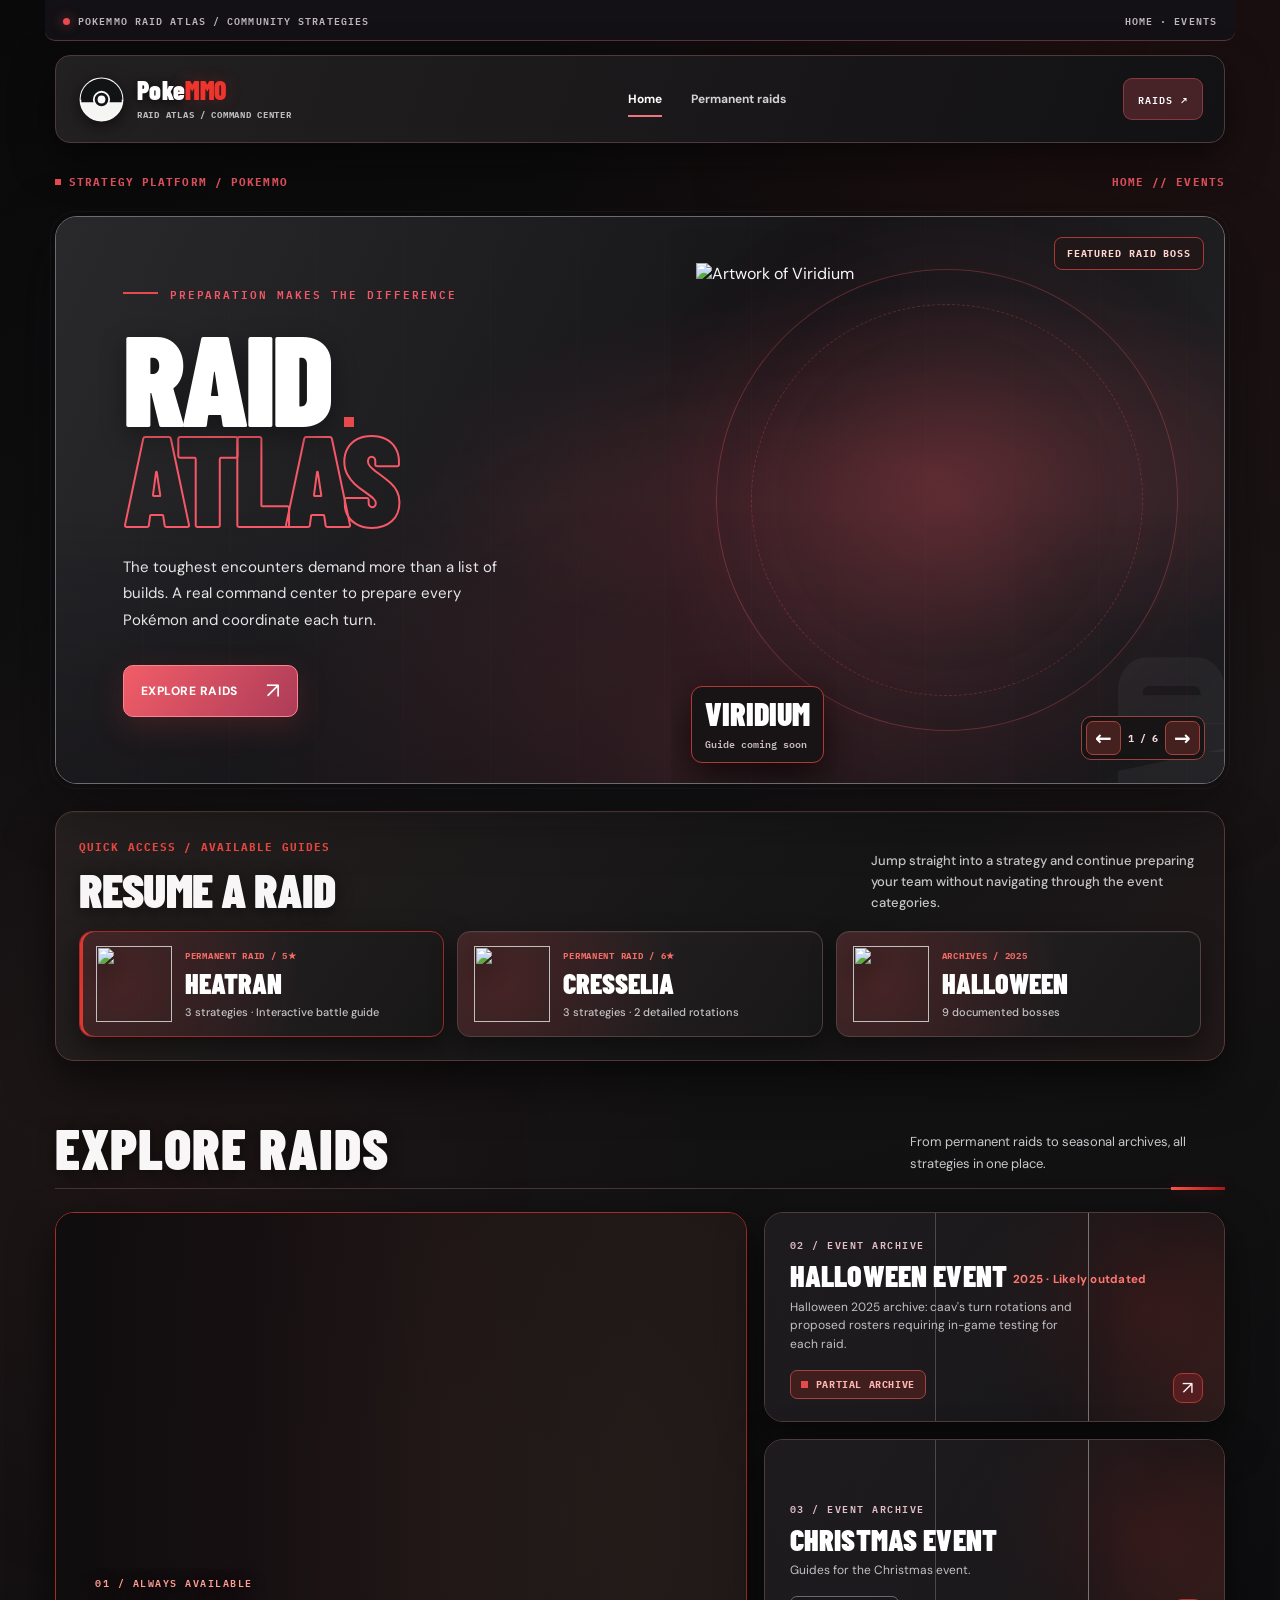
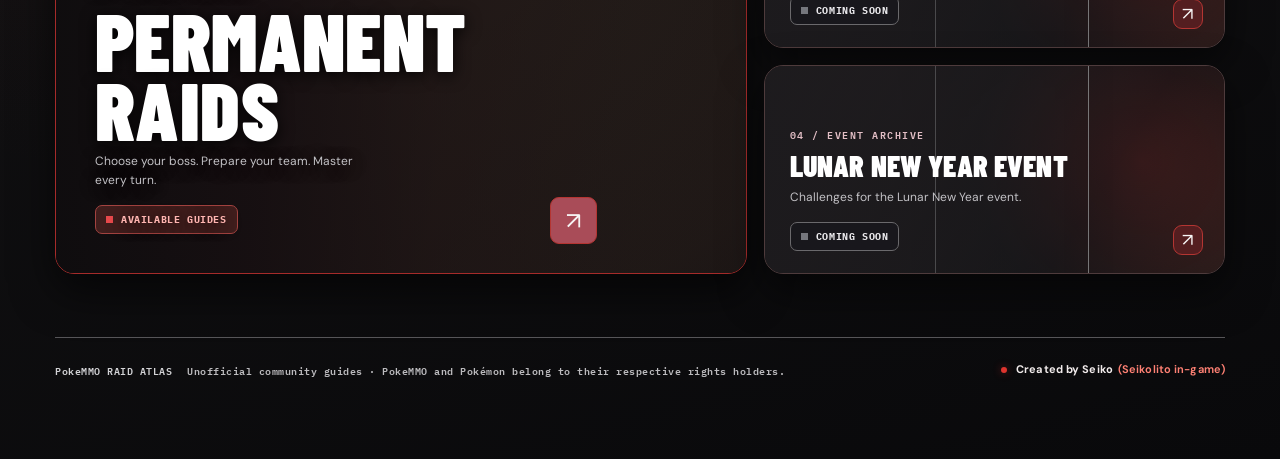
==== commit b5159eab: "i18n(en): replace last French permanent-raid titles with natural English" ====
--- a/index.html
+++ b/index.html
@@ -34,7 +34,7 @@
   </section>
   <section class="section" id="evenements" aria-labelledby="events-title">
     <div class="section-head"><div class="section-title"><h2 id="events-title">EXPLORE RAIDS</h2></div><p>From permanent raids to seasonal archives, all strategies in one place.</p></div>
-    <div class="event-grid"><a class="event-card main raid-v10-den-event" href="permanent.html"><span class="raid-v10-den-home" aria-hidden="true"></span><div class="event-info"><span class="card-micro">01 / ALWAYS AVAILABLE</span><h3>RAIDS<br>PERMANENTS</h3><p>Choose your boss. Prepare your team. Master every turn.</p><span class="event-state live">Available guides</span></div><span class="event-foot" aria-hidden="true">↗</span></a><a class="event-card haunted" href="halloween.html"><img class="event-art" src="https://raw.githubusercontent.com/PokeAPI/sprites/master/sprites/pokemon/other/official-artwork/94.png" alt="" loading="lazy"><div class="event-info"><span class="card-micro">02 / EVENT ARCHIVE</span><h3>HALLOWEEN EVENT <small class="halloween-legacy-note">2025 · Likely outdated</small></h3><p>Halloween 2025 archive: caav's turn rotations and proposed rosters requiring in-game testing for each raid.</p><span class="event-state live">Partial archive</span></div><span class="event-foot" aria-hidden="true">↗</span></a><a class="event-card winter" href="coming-soon.html?event=christmas"><img class="event-art" src="https://raw.githubusercontent.com/PokeAPI/sprites/master/sprites/pokemon/other/official-artwork/225.png" alt="" loading="lazy"><div class="event-info"><span class="card-micro">03 / EVENT ARCHIVE</span><h3>CHRISTMAS EVENT</h3><p>Guides for the Christmas event.</p><span class="event-state ">Coming soon</span></div><span class="event-foot" aria-hidden="true">↗</span></a><a class="event-card lunar" href="coming-soon.html?event=lunar"><img class="event-art" src="https://raw.githubusercontent.com/PokeAPI/sprites/master/sprites/pokemon/other/official-artwork/130.png" alt="" loading="lazy"><div class="event-info"><span class="card-micro">04 / EVENT ARCHIVE</span><h3>LUNAR NEW YEAR EVENT</h3><p>Challenges for the Lunar New Year event.</p><span class="event-state ">Coming soon</span></div><span class="event-foot" aria-hidden="true">↗</span></a></div>
+    <div class="event-grid"><a class="event-card main raid-v10-den-event" href="permanent.html"><span class="raid-v10-den-home" aria-hidden="true"></span><div class="event-info"><span class="card-micro">01 / ALWAYS AVAILABLE</span><h3>PERMANENT<br>RAIDS</h3><p>Choose your boss. Prepare your team. Master every turn.</p><span class="event-state live">Available guides</span></div><span class="event-foot" aria-hidden="true">↗</span></a><a class="event-card haunted" href="halloween.html"><img class="event-art" src="https://raw.githubusercontent.com/PokeAPI/sprites/master/sprites/pokemon/other/official-artwork/94.png" alt="" loading="lazy"><div class="event-info"><span class="card-micro">02 / EVENT ARCHIVE</span><h3>HALLOWEEN EVENT <small class="halloween-legacy-note">2025 · Likely outdated</small></h3><p>Halloween 2025 archive: caav's turn rotations and proposed rosters requiring in-game testing for each raid.</p><span class="event-state live">Partial archive</span></div><span class="event-foot" aria-hidden="true">↗</span></a><a class="event-card winter" href="coming-soon.html?event=christmas"><img class="event-art" src="https://raw.githubusercontent.com/PokeAPI/sprites/master/sprites/pokemon/other/official-artwork/225.png" alt="" loading="lazy"><div class="event-info"><span class="card-micro">03 / EVENT ARCHIVE</span><h3>CHRISTMAS EVENT</h3><p>Guides for the Christmas event.</p><span class="event-state ">Coming soon</span></div><span class="event-foot" aria-hidden="true">↗</span></a><a class="event-card lunar" href="coming-soon.html?event=lunar"><img class="event-art" src="https://raw.githubusercontent.com/PokeAPI/sprites/master/sprites/pokemon/other/official-artwork/130.png" alt="" loading="lazy"><div class="event-info"><span class="card-micro">04 / EVENT ARCHIVE</span><h3>LUNAR NEW YEAR EVENT</h3><p>Challenges for the Lunar New Year event.</p><span class="event-state ">Coming soon</span></div><span class="event-foot" aria-hidden="true">↗</span></a></div>
   </section>
 
 </main><footer class="atlas-footer"><b>PokeMMO RAID ATLAS</b><span>Unofficial community guides · PokeMMO and Pokémon belong to their respective rights holders.</span><span class="raid-made-by">Created by Seiko <span class="raid-made-by-alias">(Seikolito in-game)</span></span></footer></div><script src="assets/raid-home-carousel.js?v=20261025-enfinal5"></script><script src="assets/raid-premium-v8.js?v=20261025-en-v13c"></script><script src="assets/raid-polish-v9.js?v=20261025-en-v13c"></script></body></html>
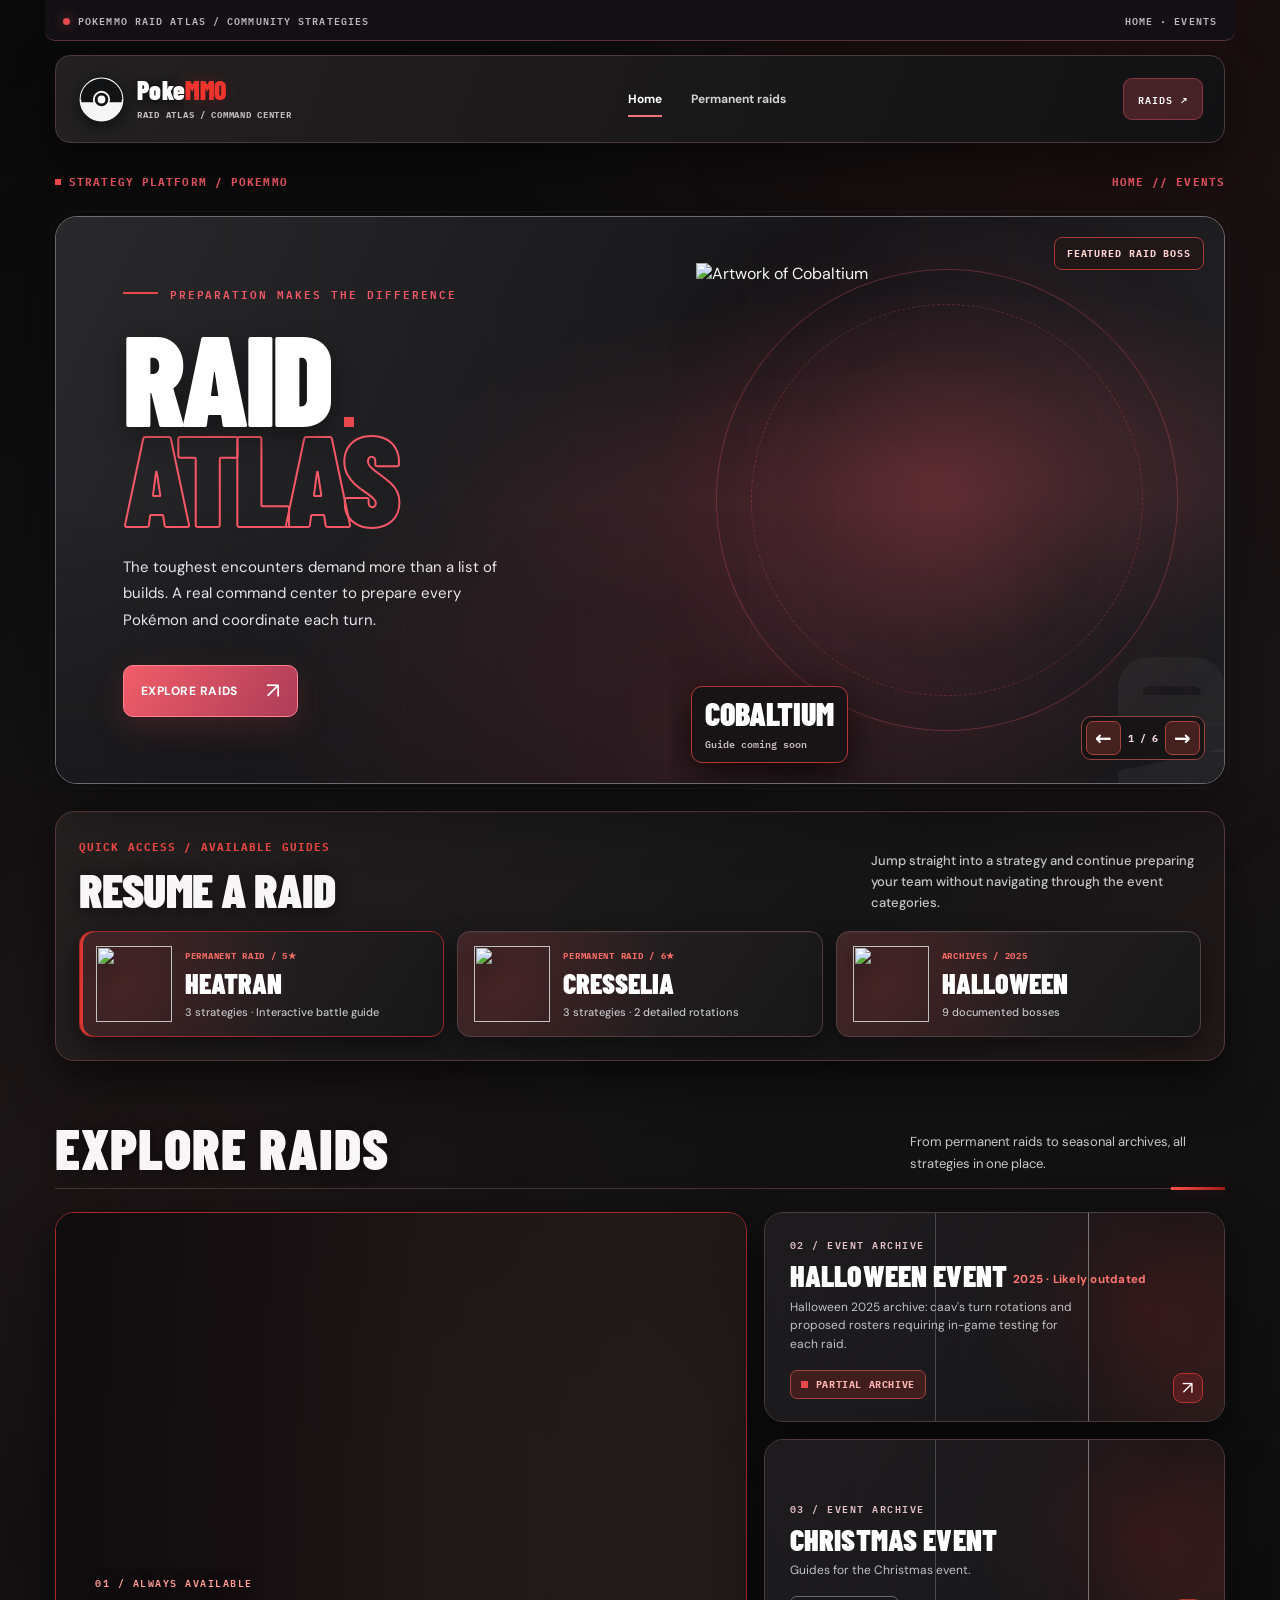
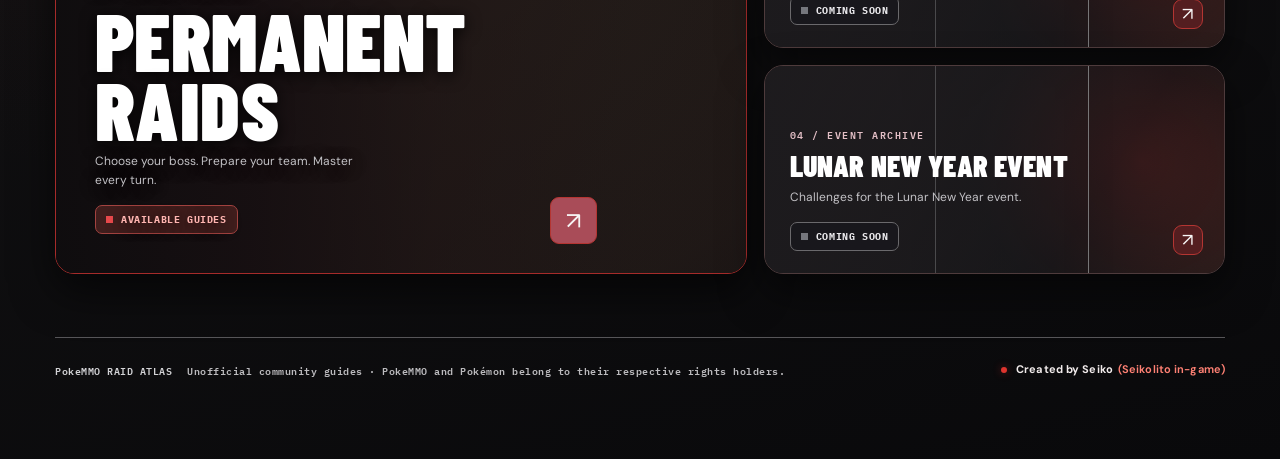
==== commit 7ef53734: "release(en): mirror French V14 transparent battle art, centered raid den and updated caches on index" ====
--- a/index.html
+++ b/index.html
@@ -1,4 +1,4 @@
-<!doctype html><html lang="en"><head><meta charset="utf-8"><meta name="viewport" content="width=device-width,initial-scale=1"><meta name="theme-color" content="#0d0e10"><meta name="description" content="Guides de raids PokeMMO : raids permanents, Halloween, Noël et Nouvel An lunaire."><title>Home — PokeMMO Raid Atlas</title><link rel="stylesheet" href="assets/raid-hub.css?v=20261025-enfinal5"><link rel="stylesheet" href="assets/raid-pro.css?v=20261025-enfinal5"><link rel="stylesheet" href="assets/raid-atlas.css?v=20261025-enfinal5"><link rel="stylesheet" href="assets/raid-site-polish.css?v=20261025-enfinal5"><link rel="stylesheet" href="assets/raid-redesign-v5.css?v=20261025-enfinal5"><link rel="stylesheet" href="assets/raid-redesign-v6-fr-parity-1.css?v=20261025-enfinal5"><link rel="stylesheet" href="assets/raid-redesign-v6-fr-parity-2.css?v=20261025-enfinal5"><link rel="stylesheet" href="assets/raid-redesign-v6-fr-parity-3.css?v=20261025-enfinal5"><link rel="stylesheet" href="assets/raid-redesign-v6-fr-parity-4.css?v=20261025-enfinal5"><link rel="stylesheet" href="assets/raid-redesign-v6-fr-parity-5.css?v=20261025-enfinal5"><link rel="stylesheet" href="assets/raid-redesign-v6-fr-parity-6.css?v=20261025-enfinal5"><link rel="stylesheet" href="assets/raid-redesign-v6-fr-parity-7.css?v=20261025-enfinal5"><style>.halloween-legacy-note{display:inline-block;color:#ff9da5;font:700 clamp(10px,.9vw,12px) "DM Sans",system-ui,sans-serif;letter-spacing:.02em;vertical-align:middle;text-transform:none;white-space:normal}</style><link rel="stylesheet" href="assets/raid-premium-v8.css?v=20261025-en-v13c"><link rel="stylesheet" href="assets/raid-polish-v9.css?v=20261025-en-v13c"><link rel="stylesheet" href="assets/raid-finish-v10.css?v=20261025-en-v13c"><link rel="stylesheet" href="assets/raid-atmosphere-v11.css?v=20261025-en-v13c"><link rel="stylesheet" href="assets/raid-polish-v12.css?v=20261025-en-v13c"><link rel="stylesheet" href="assets/raid-polish-v13.css?v=20261025-en-v13c"></head>
+<!doctype html><html lang="en"><head><meta charset="utf-8"><meta name="viewport" content="width=device-width,initial-scale=1"><meta name="theme-color" content="#0d0e10"><meta name="description" content="Guides de raids PokeMMO : raids permanents, Halloween, Noël et Nouvel An lunaire."><title>Home — PokeMMO Raid Atlas</title><link rel="stylesheet" href="assets/raid-hub.css?v=20261025-enfinal5"><link rel="stylesheet" href="assets/raid-pro.css?v=20261025-enfinal5"><link rel="stylesheet" href="assets/raid-atlas.css?v=20261025-enfinal5"><link rel="stylesheet" href="assets/raid-site-polish.css?v=20261025-enfinal5"><link rel="stylesheet" href="assets/raid-redesign-v5.css?v=20261025-enfinal5"><link rel="stylesheet" href="assets/raid-redesign-v6-fr-parity-1.css?v=20261025-enfinal5"><link rel="stylesheet" href="assets/raid-redesign-v6-fr-parity-2.css?v=20261025-enfinal5"><link rel="stylesheet" href="assets/raid-redesign-v6-fr-parity-3.css?v=20261025-enfinal5"><link rel="stylesheet" href="assets/raid-redesign-v6-fr-parity-4.css?v=20261025-enfinal5"><link rel="stylesheet" href="assets/raid-redesign-v6-fr-parity-5.css?v=20261025-enfinal5"><link rel="stylesheet" href="assets/raid-redesign-v6-fr-parity-6.css?v=20261025-enfinal5"><link rel="stylesheet" href="assets/raid-redesign-v6-fr-parity-7.css?v=20261025-enfinal5"><style>.halloween-legacy-note{display:inline-block;color:#ff9da5;font:700 clamp(10px,.9vw,12px) "DM Sans",system-ui,sans-serif;letter-spacing:.02em;vertical-align:middle;text-transform:none;white-space:normal}</style><link rel="stylesheet" href="assets/raid-premium-v8.css?v=20261025-en-v13c"><link rel="stylesheet" href="assets/raid-polish-v9.css?v=20261025-en-v13c"><link rel="stylesheet" href="assets/raid-finish-v10.css?v=20261025-en-v13c"><link rel="stylesheet" href="assets/raid-atmosphere-v11.css?v=20261025-en-v13c"><link rel="stylesheet" href="assets/raid-polish-v12.css?v=20261025-en-v13c"><link rel="stylesheet" href="assets/raid-polish-v13.css?v=20261025-en-v13c"><link rel="stylesheet" href="assets/raid-polish-v14.css?v=20261025-en-v14b"></head>
 <body><div class="site-wrap" id="top"><div class="mini-bar"><span><i class="rec"></i>POKEMMO RAID ATLAS / COMMUNITY STRATEGIES</span><span>HOME · EVENTS</span></div>
 <header class="topbar navbar"><a class="brand identity" href="index.html" aria-label="Home PokeMMO Raid Atlas"><span class="mark" aria-hidden="true"></span><span class="identity-text">POKÉ<b>MMO</b><small>RAID ATLAS / COMMAND CENTER</small></span></a><nav class="toplinks navlinks" aria-label="Navigation principale"><a href="index.html" aria-current="page">Home</a><a href="permanent.html">Permanent raids</a></nav><a class="atlas-secondary" href="permanent.html">RAIDS ↗</a></header>
 <main><div class="issue atlas-issue"><span><span class="red-square"></span>STRATEGY PLATFORM / POKEMMO</span><span>HOME // EVENTS</span></div>
@@ -37,4 +37,4 @@
     <div class="event-grid"><a class="event-card main raid-v10-den-event" href="permanent.html"><span class="raid-v10-den-home" aria-hidden="true"></span><div class="event-info"><span class="card-micro">01 / ALWAYS AVAILABLE</span><h3>PERMANENT<br>RAIDS</h3><p>Choose your boss. Prepare your team. Master every turn.</p><span class="event-state live">Available guides</span></div><span class="event-foot" aria-hidden="true">↗</span></a><a class="event-card haunted" href="halloween.html"><img class="event-art" src="https://raw.githubusercontent.com/PokeAPI/sprites/master/sprites/pokemon/other/official-artwork/94.png" alt="" loading="lazy"><div class="event-info"><span class="card-micro">02 / EVENT ARCHIVE</span><h3>HALLOWEEN EVENT <small class="halloween-legacy-note">2025 · Likely outdated</small></h3><p>Halloween 2025 archive: caav's turn rotations and proposed rosters requiring in-game testing for each raid.</p><span class="event-state live">Partial archive</span></div><span class="event-foot" aria-hidden="true">↗</span></a><a class="event-card winter" href="coming-soon.html?event=christmas"><img class="event-art" src="https://raw.githubusercontent.com/PokeAPI/sprites/master/sprites/pokemon/other/official-artwork/225.png" alt="" loading="lazy"><div class="event-info"><span class="card-micro">03 / EVENT ARCHIVE</span><h3>CHRISTMAS EVENT</h3><p>Guides for the Christmas event.</p><span class="event-state ">Coming soon</span></div><span class="event-foot" aria-hidden="true">↗</span></a><a class="event-card lunar" href="coming-soon.html?event=lunar"><img class="event-art" src="https://raw.githubusercontent.com/PokeAPI/sprites/master/sprites/pokemon/other/official-artwork/130.png" alt="" loading="lazy"><div class="event-info"><span class="card-micro">04 / EVENT ARCHIVE</span><h3>LUNAR NEW YEAR EVENT</h3><p>Challenges for the Lunar New Year event.</p><span class="event-state ">Coming soon</span></div><span class="event-foot" aria-hidden="true">↗</span></a></div>
   </section>
 
-</main><footer class="atlas-footer"><b>PokeMMO RAID ATLAS</b><span>Unofficial community guides · PokeMMO and Pokémon belong to their respective rights holders.</span><span class="raid-made-by">Created by Seiko <span class="raid-made-by-alias">(Seikolito in-game)</span></span></footer></div><script src="assets/raid-home-carousel.js?v=20261025-enfinal5"></script><script src="assets/raid-premium-v8.js?v=20261025-en-v13c"></script><script src="assets/raid-polish-v9.js?v=20261025-en-v13c"></script></body></html>+</main><footer class="atlas-footer"><b>PokeMMO RAID ATLAS</b><span>Unofficial community guides · PokeMMO and Pokémon belong to their respective rights holders.</span><span class="raid-made-by">Created by Seiko <span class="raid-made-by-alias">(Seikolito in-game)</span></span></footer></div><script src="assets/raid-home-carousel.js?v=20261025-enfinal5"></script><script src="assets/raid-premium-v8.js?v=20261025-en-v14b"></script><script src="assets/raid-polish-v9.js?v=20261025-en-v13c"></script></body></html>
--- a/assets/raid-polish-v14.css
+++ b/assets/raid-polish-v14.css
@@ -0,0 +1,60 @@
+/* RAID ATLAS — V14 validated visual corrections.
+   Shared battle artwork and tightly controlled den positioning.
+   Layout, rotations and all 4 role selectors are untouched.
+*/
+body.raid-template-ready .raid-template-content .battle-grid .card img.raid-action-art,
+body.raid-template-ready .raid-template-content .battle-grid .card img.sprite.raid-action-art,
+body.raid-template-ready .raid-template-content .battle-grid .card img.raid-action-art.raid-artwork-hd,
+body.raid-template-ready .raid-template-content :is(.cres-grid,.h25-battle-grid,.raid-template-action-grid,.pump-route-grid) img.raid-action-art{
+  display:block!important;
+  background:transparent!important;
+  background-color:transparent!important;
+  background-image:none!important;
+  border:0!important;
+  border-radius:0!important;
+  outline:0!important;
+  box-shadow:none!important;
+  mix-blend-mode:normal!important;
+  -webkit-mask-image:none!important;
+  mask-image:none!important;
+  object-fit:contain!important;
+  object-position:center!important;
+  image-rendering:auto!important;
+  filter:drop-shadow(0 9px 12px #0008)!important;
+}
+body.raid-template-ready .raid-template-content .battle-grid .card .raid-action-art-row,
+body.raid-template-ready .raid-template-content :is(.cres-grid,.h25-battle-grid,.raid-template-action-grid) .raid-action-art-row{
+  background:transparent!important;
+  background-color:transparent!important;
+  background-image:none!important;
+  border:0!important;
+  box-shadow:none!important;
+}
+body.raid-template-ready .raid-template-content .battle-grid .card .raid-action-art-row::before,
+body.raid-template-ready .raid-template-content .battle-grid .card .raid-action-art-row::after{
+  background:none!important;
+  box-shadow:none!important;
+  content:none!important;
+}
+/* Keep the Pokémon's official translucent artwork fully visible on all states. */
+body.raid-template-ready .raid-template-content .battle-grid .card:hover img.raid-action-art{
+  transform:scale(1.05)!important;
+  filter:drop-shadow(0 12px 12px #0009)!important;
+}
+/* The den is slightly right of center in the untrimmed GIF: shift the picture
+   left in its frame without increasing the V13 zoom or cutting stairs off. */
+.site-wrap .raid-v9-den-art .raid-v9-den-photo.raid-v10-den-gif{
+  background-position:center center,56% 50%!important;
+  background-size:100% 100%,auto 130%!important;
+}
+@media(max-width:650px){
+  .site-wrap .raid-v9-den-art .raid-v9-den-photo.raid-v10-den-gif{
+    background-position:center center,56% 50%!important;
+    background-size:100% 100%,auto 130%!important;
+  }
+}
+@media(prefers-reduced-motion:reduce){
+  body.raid-template-ready .raid-template-content img.raid-action-art{
+    transition:none!important;transform:none!important
+  }
+}
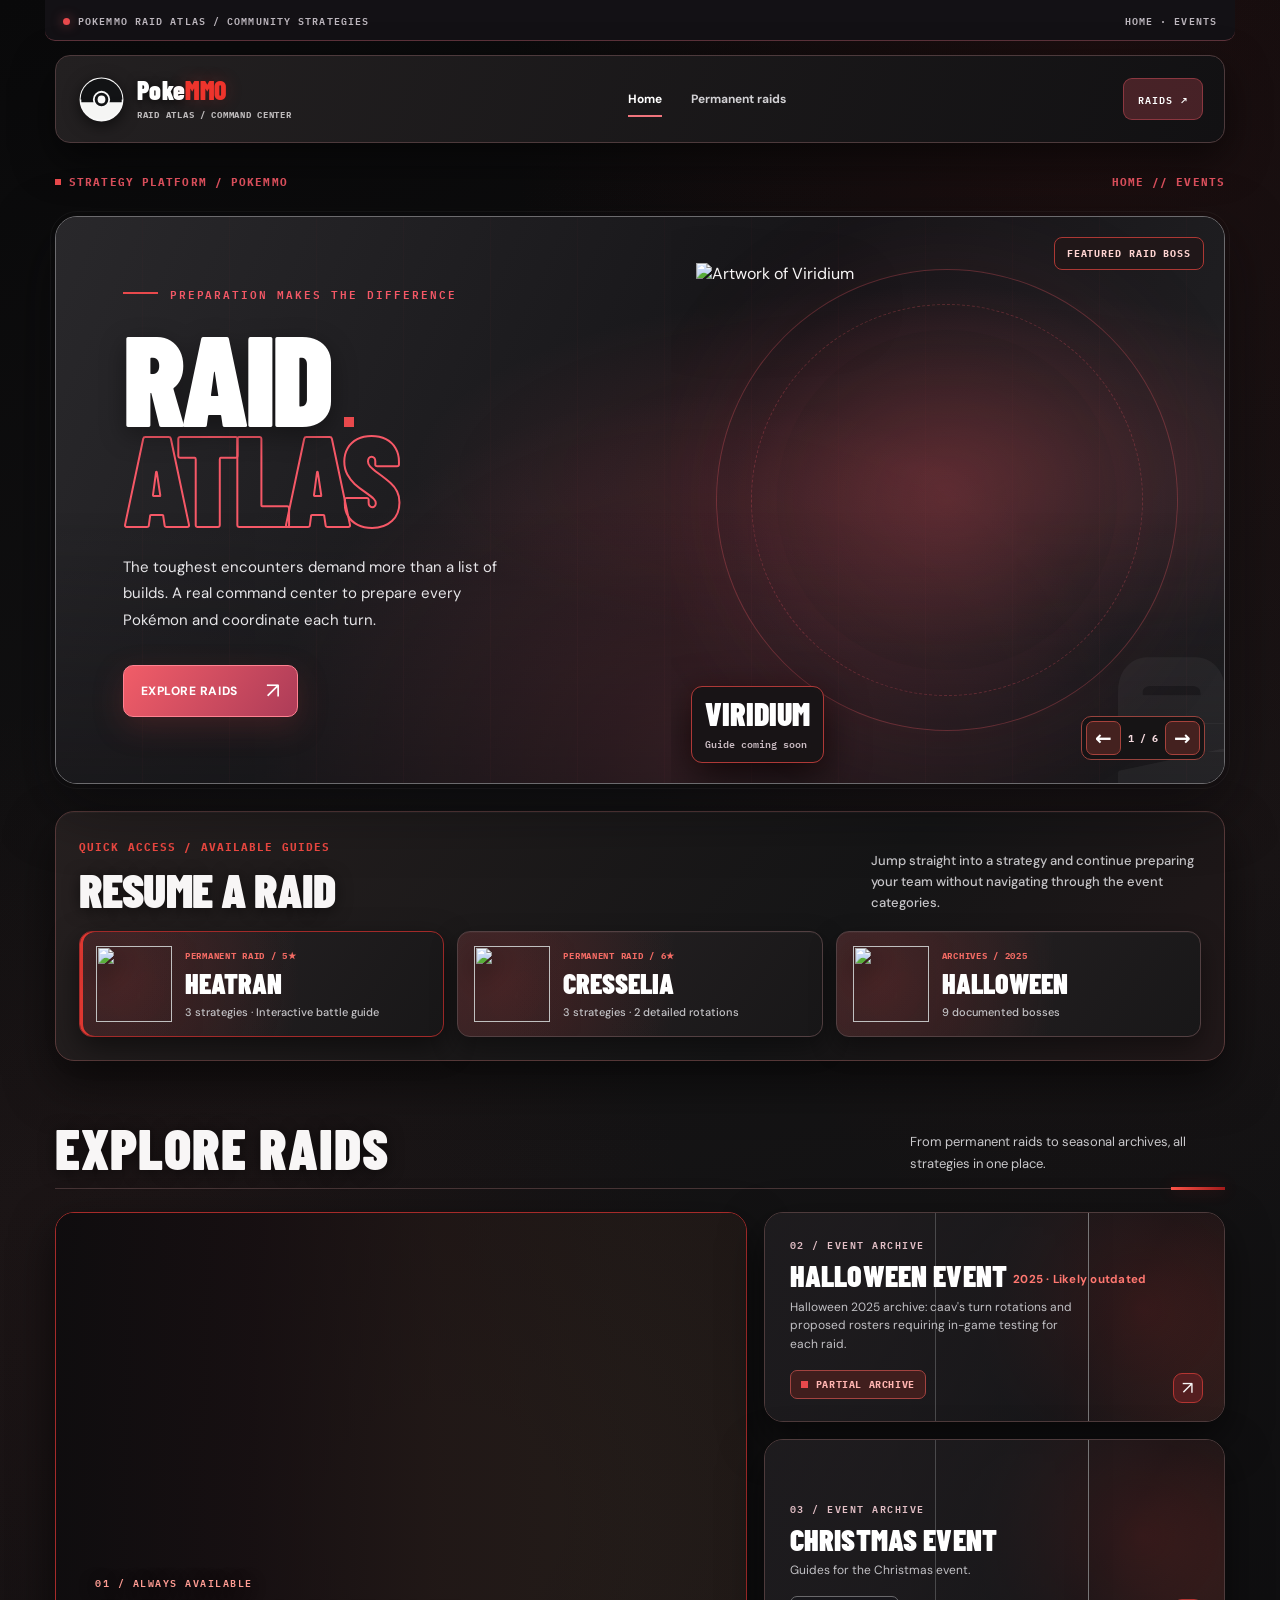
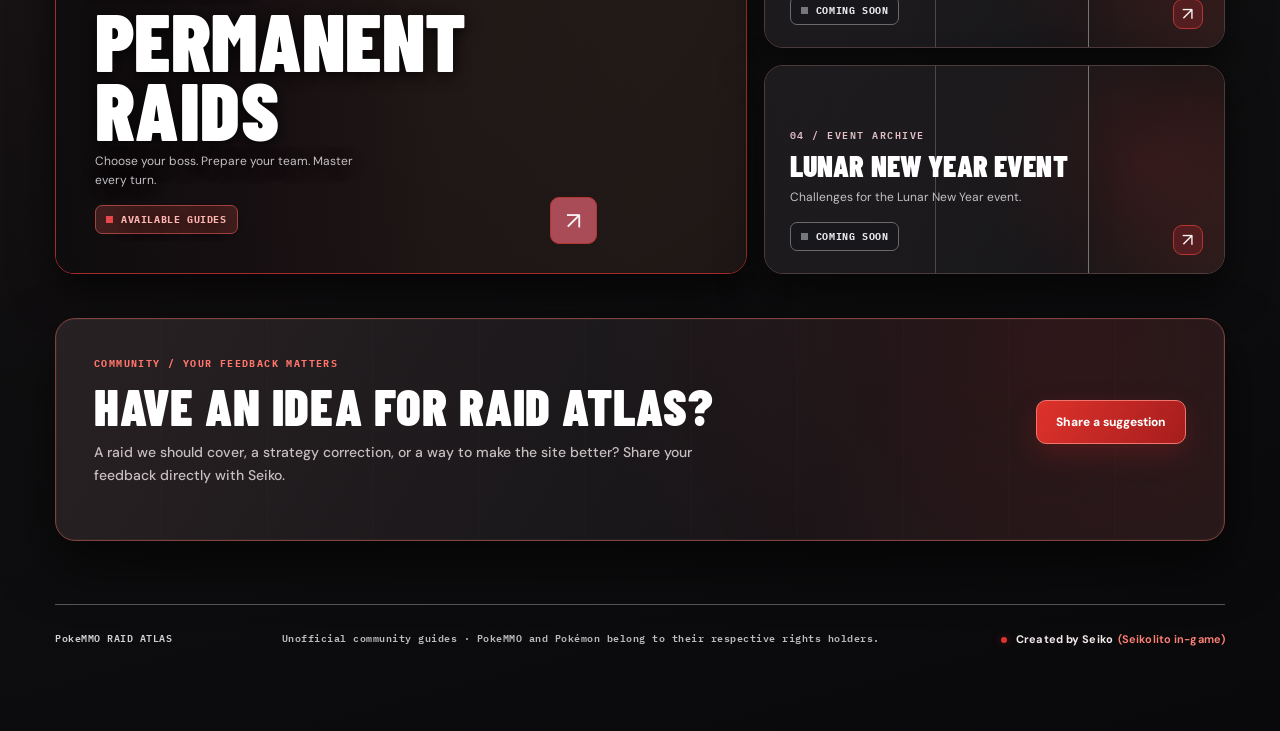
==== commit 6154f506: "feat(en): mirror French community suggestions section with fluent English copy" ====
--- a/index.html
+++ b/index.html
@@ -1,4 +1,4 @@
-<!doctype html><html lang="en"><head><meta charset="utf-8"><meta name="viewport" content="width=device-width,initial-scale=1"><meta name="theme-color" content="#0d0e10"><meta name="description" content="Guides de raids PokeMMO : raids permanents, Halloween, Noël et Nouvel An lunaire."><title>Home — PokeMMO Raid Atlas</title><link rel="stylesheet" href="assets/raid-hub.css?v=20261025-enfinal5"><link rel="stylesheet" href="assets/raid-pro.css?v=20261025-enfinal5"><link rel="stylesheet" href="assets/raid-atlas.css?v=20261025-enfinal5"><link rel="stylesheet" href="assets/raid-site-polish.css?v=20261025-enfinal5"><link rel="stylesheet" href="assets/raid-redesign-v5.css?v=20261025-enfinal5"><link rel="stylesheet" href="assets/raid-redesign-v6-fr-parity-1.css?v=20261025-enfinal5"><link rel="stylesheet" href="assets/raid-redesign-v6-fr-parity-2.css?v=20261025-enfinal5"><link rel="stylesheet" href="assets/raid-redesign-v6-fr-parity-3.css?v=20261025-enfinal5"><link rel="stylesheet" href="assets/raid-redesign-v6-fr-parity-4.css?v=20261025-enfinal5"><link rel="stylesheet" href="assets/raid-redesign-v6-fr-parity-5.css?v=20261025-enfinal5"><link rel="stylesheet" href="assets/raid-redesign-v6-fr-parity-6.css?v=20261025-enfinal5"><link rel="stylesheet" href="assets/raid-redesign-v6-fr-parity-7.css?v=20261025-enfinal5"><style>.halloween-legacy-note{display:inline-block;color:#ff9da5;font:700 clamp(10px,.9vw,12px) "DM Sans",system-ui,sans-serif;letter-spacing:.02em;vertical-align:middle;text-transform:none;white-space:normal}</style><link rel="stylesheet" href="assets/raid-premium-v8.css?v=20261025-en-v13c"><link rel="stylesheet" href="assets/raid-polish-v9.css?v=20261025-en-v13c"><link rel="stylesheet" href="assets/raid-finish-v10.css?v=20261025-en-v13c"><link rel="stylesheet" href="assets/raid-atmosphere-v11.css?v=20261025-en-v13c"><link rel="stylesheet" href="assets/raid-polish-v12.css?v=20261025-en-v13c"><link rel="stylesheet" href="assets/raid-polish-v13.css?v=20261025-en-v13c"><link rel="stylesheet" href="assets/raid-polish-v14.css?v=20261025-en-v14b"></head>
+<!doctype html><html lang="en"><head><meta charset="utf-8"><meta name="viewport" content="width=device-width,initial-scale=1"><meta name="theme-color" content="#0d0e10"><meta name="description" content="Guides de raids PokeMMO : raids permanents, Halloween, Noël et Nouvel An lunaire."><title>Home — PokeMMO Raid Atlas</title><link rel="stylesheet" href="assets/raid-hub.css?v=20261025-enfinal5"><link rel="stylesheet" href="assets/raid-pro.css?v=20261025-enfinal5"><link rel="stylesheet" href="assets/raid-atlas.css?v=20261025-enfinal5"><link rel="stylesheet" href="assets/raid-site-polish.css?v=20261025-enfinal5"><link rel="stylesheet" href="assets/raid-redesign-v5.css?v=20261025-enfinal5"><link rel="stylesheet" href="assets/raid-redesign-v6-fr-parity-1.css?v=20261025-enfinal5"><link rel="stylesheet" href="assets/raid-redesign-v6-fr-parity-2.css?v=20261025-enfinal5"><link rel="stylesheet" href="assets/raid-redesign-v6-fr-parity-3.css?v=20261025-enfinal5"><link rel="stylesheet" href="assets/raid-redesign-v6-fr-parity-4.css?v=20261025-enfinal5"><link rel="stylesheet" href="assets/raid-redesign-v6-fr-parity-5.css?v=20261025-enfinal5"><link rel="stylesheet" href="assets/raid-redesign-v6-fr-parity-6.css?v=20261025-enfinal5"><link rel="stylesheet" href="assets/raid-redesign-v6-fr-parity-7.css?v=20261025-enfinal5"><style>.halloween-legacy-note{display:inline-block;color:#ff9da5;font:700 clamp(10px,.9vw,12px) "DM Sans",system-ui,sans-serif;letter-spacing:.02em;vertical-align:middle;text-transform:none;white-space:normal}</style><link rel="stylesheet" href="assets/raid-premium-v8.css?v=20261025-en-v13c"><link rel="stylesheet" href="assets/raid-polish-v9.css?v=20261025-en-v13c"><link rel="stylesheet" href="assets/raid-finish-v10.css?v=20261025-en-v13c"><link rel="stylesheet" href="assets/raid-atmosphere-v11.css?v=20261025-en-v13c"><link rel="stylesheet" href="assets/raid-polish-v12.css?v=20261025-en-v13c"><link rel="stylesheet" href="assets/raid-polish-v13.css?v=20261025-en-v13c"><link rel="stylesheet" href="assets/raid-polish-v14.css?v=20261025-en-v14b"><link rel="stylesheet" href="assets/raid-suggestions.css?v=20261025-en-sug1"></head>
 <body><div class="site-wrap" id="top"><div class="mini-bar"><span><i class="rec"></i>POKEMMO RAID ATLAS / COMMUNITY STRATEGIES</span><span>HOME · EVENTS</span></div>
 <header class="topbar navbar"><a class="brand identity" href="index.html" aria-label="Home PokeMMO Raid Atlas"><span class="mark" aria-hidden="true"></span><span class="identity-text">POKÉ<b>MMO</b><small>RAID ATLAS / COMMAND CENTER</small></span></a><nav class="toplinks navlinks" aria-label="Navigation principale"><a href="index.html" aria-current="page">Home</a><a href="permanent.html">Permanent raids</a></nav><a class="atlas-secondary" href="permanent.html">RAIDS ↗</a></header>
 <main><div class="issue atlas-issue"><span><span class="red-square"></span>STRATEGY PLATFORM / POKEMMO</span><span>HOME // EVENTS</span></div>
@@ -37,4 +37,49 @@
     <div class="event-grid"><a class="event-card main raid-v10-den-event" href="permanent.html"><span class="raid-v10-den-home" aria-hidden="true"></span><div class="event-info"><span class="card-micro">01 / ALWAYS AVAILABLE</span><h3>PERMANENT<br>RAIDS</h3><p>Choose your boss. Prepare your team. Master every turn.</p><span class="event-state live">Available guides</span></div><span class="event-foot" aria-hidden="true">↗</span></a><a class="event-card haunted" href="halloween.html"><img class="event-art" src="https://raw.githubusercontent.com/PokeAPI/sprites/master/sprites/pokemon/other/official-artwork/94.png" alt="" loading="lazy"><div class="event-info"><span class="card-micro">02 / EVENT ARCHIVE</span><h3>HALLOWEEN EVENT <small class="halloween-legacy-note">2025 · Likely outdated</small></h3><p>Halloween 2025 archive: caav's turn rotations and proposed rosters requiring in-game testing for each raid.</p><span class="event-state live">Partial archive</span></div><span class="event-foot" aria-hidden="true">↗</span></a><a class="event-card winter" href="coming-soon.html?event=christmas"><img class="event-art" src="https://raw.githubusercontent.com/PokeAPI/sprites/master/sprites/pokemon/other/official-artwork/225.png" alt="" loading="lazy"><div class="event-info"><span class="card-micro">03 / EVENT ARCHIVE</span><h3>CHRISTMAS EVENT</h3><p>Guides for the Christmas event.</p><span class="event-state ">Coming soon</span></div><span class="event-foot" aria-hidden="true">↗</span></a><a class="event-card lunar" href="coming-soon.html?event=lunar"><img class="event-art" src="https://raw.githubusercontent.com/PokeAPI/sprites/master/sprites/pokemon/other/official-artwork/130.png" alt="" loading="lazy"><div class="event-info"><span class="card-micro">04 / EVENT ARCHIVE</span><h3>LUNAR NEW YEAR EVENT</h3><p>Challenges for the Lunar New Year event.</p><span class="event-state ">Coming soon</span></div><span class="event-foot" aria-hidden="true">↗</span></a></div>
   </section>
 
-</main><footer class="atlas-footer"><b>PokeMMO RAID ATLAS</b><span>Unofficial community guides · PokeMMO and Pokémon belong to their respective rights holders.</span><span class="raid-made-by">Created by Seiko <span class="raid-made-by-alias">(Seikolito in-game)</span></span></footer></div><script src="assets/raid-home-carousel.js?v=20261025-enfinal5"></script><script src="assets/raid-premium-v8.js?v=20261025-en-v14b"></script><script src="assets/raid-polish-v9.js?v=20261025-en-v13c"></script></body></html>+<section class="raid-suggestions" id="raid-suggestions" aria-labelledby="raid-suggestions-title">
+    <div class="raid-suggestions-head">
+      <div>
+        <span class="raid-suggestions-kicker">COMMUNITY / YOUR FEEDBACK MATTERS</span>
+        <h2 id="raid-suggestions-title">HAVE AN IDEA FOR RAID ATLAS?</h2>
+        <p>A raid we should cover, a strategy correction, or a way to make the site better? Share your feedback directly with Seiko.</p>
+      </div>
+      <button class="raid-suggestions-btn" id="raid-suggestions-toggle" type="button"
+        aria-expanded="false" aria-controls="raid-suggestions-form">Share a suggestion</button>
+    </div>
+    <form class="raid-suggestions-form" id="raid-suggestions-form" hidden>
+      <div class="raid-suggestions-fields">
+        <div>
+          <label class="raid-suggestions-label" for="raid-suggestions-category">What is your suggestion about?</label>
+          <select name="category" id="raid-suggestions-category">
+            <option value="Amélioration">Site improvement</option>
+            <option value="Bug">Bug report</option>
+            <option value="Stratégie">Raid guide or strategy</option>
+            <option value="Visuel">Design and visuals</option>
+            <option value="Autre">Something else</option>
+          </select>
+        </div>
+        <div>
+          <label class="raid-suggestions-label" for="raid-suggestions-nickname">In-game name (optional)</label>
+          <input name="nickname" id="raid-suggestions-nickname" maxlength="40"
+            placeholder="Your PokeMMO username" autocomplete="nickname">
+        </div>
+        <div class="full">
+          <label class="raid-suggestions-label" for="raid-suggestions-message">Your suggestion</label>
+          <textarea name="message" id="raid-suggestions-message" rows="4" minlength="12"
+            maxlength="1200" required placeholder="Tell us what you'd like to see or what needs fixing…"></textarea>
+        </div>
+      </div>
+      <div class="raid-suggestions-honeypot" aria-hidden="true">
+        <label for="raid-suggestions-website">Leave this field empty</label>
+        <input id="raid-suggestions-website" name="website" type="text" tabindex="-1" autocomplete="off">
+      </div>
+      <div class="raid-suggestions-help">
+        <p>No account needed. Your in-game name is optional, and suggestions aren't displayed publicly.</p>
+        <button class="raid-suggestions-submit" type="submit">Send suggestion</button>
+      </div>
+    </form>
+    <p class="raid-suggestions-feedback" id="raid-suggestions-feedback"
+      aria-live="polite" role="status"></p>
+  </section>
+</main><footer class="atlas-footer"><b>PokeMMO RAID ATLAS</b><span>Unofficial community guides · PokeMMO and Pokémon belong to their respective rights holders.</span><span class="raid-made-by">Created by Seiko <span class="raid-made-by-alias">(Seikolito in-game)</span></span></footer></div><script src="assets/raid-home-carousel.js?v=20261025-enfinal5"></script><script src="assets/raid-premium-v8.js?v=20261025-en-v14b"></script><script src="assets/raid-polish-v9.js?v=20261025-en-v13c"></script><script src="assets/raid-suggestions-home.js?v=20261025-en-sug1"></script></body></html>
--- a/assets/raid-polish-v14.css
+++ b/assets/raid-polish-v14.css
@@ -41,15 +41,15 @@
   transform:scale(1.05)!important;
   filter:drop-shadow(0 12px 12px #0009)!important;
 }
-/* The den is slightly right of center in the untrimmed GIF: shift the picture
-   left in its frame without increasing the V13 zoom or cutting stairs off. */
+/* The den is slightly right of center in the untrimmed GIF: shift the picture just 1.5% left
+   in its frame without increasing the V13 zoom or cutting stairs off. */
 .site-wrap .raid-v9-den-art .raid-v9-den-photo.raid-v10-den-gif{
-  background-position:center center,56% 50%!important;
+  background-position:center center,51.5% 50%!important;
   background-size:100% 100%,auto 130%!important;
 }
 @media(max-width:650px){
   .site-wrap .raid-v9-den-art .raid-v9-den-photo.raid-v10-den-gif{
-    background-position:center center,56% 50%!important;
+    background-position:center center,51.5% 50%!important;
     background-size:100% 100%,auto 130%!important;
   }
 }
@@ -58,3 +58,23 @@
     transition:none!important;transform:none!important
   }
 }
+
+/* Shared credit across all guides, while keeping existing source citations. */
+footer .raid-made-by{
+  display:inline-flex!important;
+  align-items:baseline!important;
+  flex-wrap:wrap!important;
+  gap:5px!important;
+  margin-left:12px!important;
+  padding:3px 0!important;
+  color:#f2e9e9!important;
+  font:700 11px/1.5 "DM Sans",system-ui,sans-serif!important;
+  letter-spacing:.01em!important;
+}
+footer .raid-made-by-alias{
+  color:#ff8174!important;
+  font-weight:650!important;
+}
+@media(max-width:750px){
+ footer .raid-made-by{display:flex!important;margin:9px 0 0!important}
+}
--- a/assets/raid-suggestions.css
+++ b/assets/raid-suggestions.css
@@ -0,0 +1,236 @@
+/* RAID ATLAS FR — Suggestions communautaires / panneau administrateur.
+   Complément V14, sans modifier le design ou les modules de raid existants. */
+.raid-suggestions{
+  position:relative;
+  isolation:isolate;
+  overflow:hidden;
+  margin:44px 0 28px;
+  padding:clamp(22px,3.4vw,38px);
+  border:1px solid #83413d;
+  border-radius:20px;
+  background:
+    radial-gradient(circle at 85% 10%,#ae222624,transparent 44%),
+    linear-gradient(120deg,#282123 0%,#151417 67%,#201819 100%);
+  box-shadow:0 22px 55px #0009,0 0 0 1px #ffffff09 inset;
+  color:#f7f5f5
+}
+.raid-suggestions:before{
+  content:"";position:absolute;inset:0;z-index:-1;pointer-events:none;
+  background:repeating-linear-gradient(90deg,transparent 0 104px,#ffffff05 105px 106px);
+  opacity:.55
+}
+.raid-suggestions-head{
+  display:flex;align-items:center;justify-content:space-between;
+  flex-wrap:wrap;gap:20px
+}
+.raid-suggestions-kicker{
+  display:block;margin-bottom:10px;color:#ff756b;
+  font:800 10px/1.4 "IBM Plex Mono",monospace;
+  letter-spacing:.14em
+}
+.raid-suggestions h2{
+  margin:0 0 10px;
+  color:#fff;
+  font:900 clamp(30px,5vw,51px)/.98 "Barlow Condensed",Impact,sans-serif;
+  text-transform:uppercase;
+  letter-spacing:.016em;
+}
+.raid-suggestions p{
+  max-width:620px;
+  color:#c7bfc1;
+  font:500 14px/1.65 "DM Sans",system-ui,sans-serif;
+  margin:0
+}
+.raid-suggestions-btn,
+.raid-suggestions-submit,
+.raid-admin-btn{
+  display:inline-flex;align-items:center;justify-content:center;gap:10px;
+  border:1px solid #f0766d;
+  border-radius:10px;
+  background:linear-gradient(120deg,#df322b,#a51d1d);
+  color:white;
+  font:800 12px/1.25 "DM Sans",system-ui,sans-serif;
+  text-transform:none;
+  padding:13px 19px;
+  min-height:44px;
+  cursor:pointer;
+  box-shadow:0 10px 27px #a620204a;
+  transition:transform .16s ease,background .16s ease,border-color .16s ease
+}
+.raid-suggestions-btn:hover,
+.raid-suggestions-submit:hover,
+.raid-admin-btn:hover{
+  background:linear-gradient(120deg,#f24940,#b92822);
+  transform:translateY(-2px);
+  border-color:#ffa69e
+}
+.raid-suggestions-btn:focus-visible,
+.raid-suggestions :is(input,textarea,select,button):focus-visible,
+.raid-admin :is(input,button,select):focus-visible{
+ outline:2px solid #ff8c82!important;outline-offset:3px!important
+}
+.raid-suggestions-form{
+  margin-top:24px;
+  padding-top:24px;
+  border-top:1px solid #583b3c
+}
+.raid-suggestions-form[hidden],
+.raid-admin [hidden]{display:none!important}
+.raid-suggestions-fields{
+  display:grid;grid-template-columns:minmax(0,1fr) minmax(0,1fr);
+  gap:13px 17px
+}
+.raid-suggestions-label{
+  display:block;margin:0 0 7px;
+  color:#f4dedf;font:750 11px "DM Sans",system-ui,sans-serif
+}
+.raid-suggestions .full{grid-column:1/-1}
+.raid-suggestions input,
+.raid-suggestions select,
+.raid-suggestions textarea,
+.raid-admin input{
+  display:block;box-sizing:border-box;
+  width:100%;min-width:0;
+  background:#181719;
+  color:#fff;border:1px solid #684548;border-radius:9px;
+  padding:11px 13px;
+  font:550 13px/1.5 "DM Sans",system-ui,sans-serif
+}
+.raid-suggestions textarea{resize:vertical;min-height:100px}
+.raid-suggestions input::placeholder,
+.raid-suggestions textarea::placeholder,
+.raid-admin input::placeholder{color:#938488}
+.raid-suggestions-help{
+  display:flex;gap:14px;justify-content:space-between;
+  align-items:center;flex-wrap:wrap;margin-top:16px
+}
+.raid-suggestions-help p{font-size:11px;max-width:510px}
+.raid-suggestions-feedback{
+  margin-top:15px!important;min-height:0;color:#d7c5c7!important;
+  font:650 13px/1.5 "DM Sans",system-ui,sans-serif!important
+}
+.raid-suggestions-feedback[data-kind="success"]{color:#b9e8cb!important}
+.raid-suggestions-feedback[data-kind="error"]{color:#ffb3a9!important}
+.raid-suggestions-honeypot{
+  position:absolute!important;left:-9999px!important;opacity:0!important;
+  height:1px!important;width:1px!important;pointer-events:none!important
+}
+/* Espace administrateur non référencé dans la navigation publique.
+   L'accès aux DONNÉES requiert la clé secrète côté Cloudflare. */
+body.raid-admin-page{
+  background:
+  radial-gradient(circle at 74% 5%,#8b22251c,transparent 42%),
+  linear-gradient(155deg,#0b0b0d,#181518)!important;
+  color:#fff;
+  min-height:100vh
+}
+.raid-admin{
+  width:min(1080px,calc(100% - 36px));
+  margin:35px auto 70px
+}
+.raid-admin-top{
+  display:flex;align-items:center;justify-content:space-between;
+  gap:15px;flex-wrap:wrap;margin-bottom:26px
+}
+.raid-admin-eyebrow{
+  color:#f05e55;font:750 10px "IBM Plex Mono",monospace;
+  letter-spacing:.14em
+}
+.raid-admin-title{
+ margin:7px 0 10px;font:900 clamp(36px,5vw,60px)/1 "Barlow Condensed",Impact,sans-serif
+}
+.raid-admin-desc{
+ font:500 14px/1.55 "DM Sans",system-ui;color:#cbbfc3;max-width:720px
+}
+.raid-admin-panel{
+  padding:clamp(20px,3vw,30px);
+  border:1px solid #6a4446;
+  border-radius:15px;
+  background:linear-gradient(125deg,#252024,#161518);
+  box-shadow:0 20px 45px #0008
+}
+.raid-admin-panel h2{
+ margin:0 0 12px;font:900 27px "Barlow Condensed",Impact,sans-serif
+}
+.raid-admin-login{max-width:520px}
+.raid-admin-login label{
+ display:block;color:#e7d9dc;font:700 12px "DM Sans",sans-serif;margin-bottom:8px
+}
+.raid-admin-login input{margin-bottom:13px}
+.raid-admin-feedback{
+ min-height:18px;margin:12px 0;color:#ffc1b9;font-size:12px
+}
+.raid-admin-toolbar{
+ display:flex;justify-content:space-between;align-items:center;gap:11px;
+ flex-wrap:wrap;margin:0 0 20px
+}
+.raid-admin-tools{display:flex;gap:8px;flex-wrap:wrap}
+.raid-admin-btn{padding:10px 14px;min-height:39px}
+.raid-admin-btn.secondary{
+ background:#292326;border-color:#80575a;box-shadow:none
+}
+.raid-admin-btn.secondary:hover{background:#472728}
+.raid-admin-btn:disabled{opacity:.48;cursor:default;transform:none}
+.raid-admin-counter{color:#c4b8bc;font:650 12px "IBM Plex Mono",monospace}
+.raid-admin-subhead{
+ display:flex;align-items:center;justify-content:space-between;
+ gap:10px;margin:18px 0 11px
+}
+.raid-admin-subhead h2{
+ margin:0;color:#fff;
+ font:900 26px "Barlow Condensed",Impact,sans-serif
+}
+.raid-admin-list{display:grid;gap:11px}
+.raid-admin-item{
+ border:1px solid #5e484c;border-radius:12px;
+ padding:16px;background:#252124
+}
+.raid-admin-item.treated{opacity:.88;background:#201f21}
+.raid-admin-item-meta{
+ display:flex;flex-wrap:wrap;gap:8px 13px;
+ align-items:center;color:#bfb3b7;
+ font:650 11px/1.35 "IBM Plex Mono",monospace
+}
+.raid-admin-item-category{
+ padding:4px 8px;
+ color:#ffc6c0;background:#542a2c;border-radius:5px
+}
+.raid-admin-item-message{
+ white-space:pre-wrap;overflow-wrap:anywhere;
+ font:520 14px/1.7 "DM Sans",system-ui;
+ margin:13px 0;color:#f5eeef
+}
+.raid-admin-item-actions{display:flex;gap:9px}
+.raid-admin-completed{
+ margin-top:24px;padding-top:17px;
+ border-top:1px solid #644245
+}
+.raid-admin-completed summary{
+ color:#edcdcf;font:800 14px "DM Sans",system-ui;
+ cursor:pointer;padding:7px 0
+}
+.raid-admin-completed .raid-admin-list{margin-top:14px}
+.raid-admin-empty{
+ border:1px dashed #56494c;border-radius:9px;
+ padding:21px;text-align:center;
+ color:#a99c9f;font-size:13px
+}
+@media(max-width:730px){
+ .raid-suggestions-head{align-items:flex-start}
+ .raid-suggestions-btn{width:100%}
+ .raid-suggestions-fields{grid-template-columns:1fr}
+ .raid-suggestions-help{align-items:stretch}
+ .raid-suggestions-submit{width:100%}
+ .raid-admin{width:min(100% - 24px,1080px)}
+}
+@media(prefers-reduced-motion:reduce){
+ .raid-suggestions :is(button,.raid-suggestions-btn),
+ .raid-admin :is(button,.raid-admin-btn){
+  transition:none!important;transform:none!important
+ }
+}
+
+/* Destructive action is confined to treated suggestions. */
+.raid-admin-item-actions{flex-wrap:wrap}
+.raid-admin-btn.danger{background:#401d21;border-color:#a95a61;box-shadow:none}
+.raid-admin-btn.danger:hover{background:#69252b;border-color:#ff8a8a}
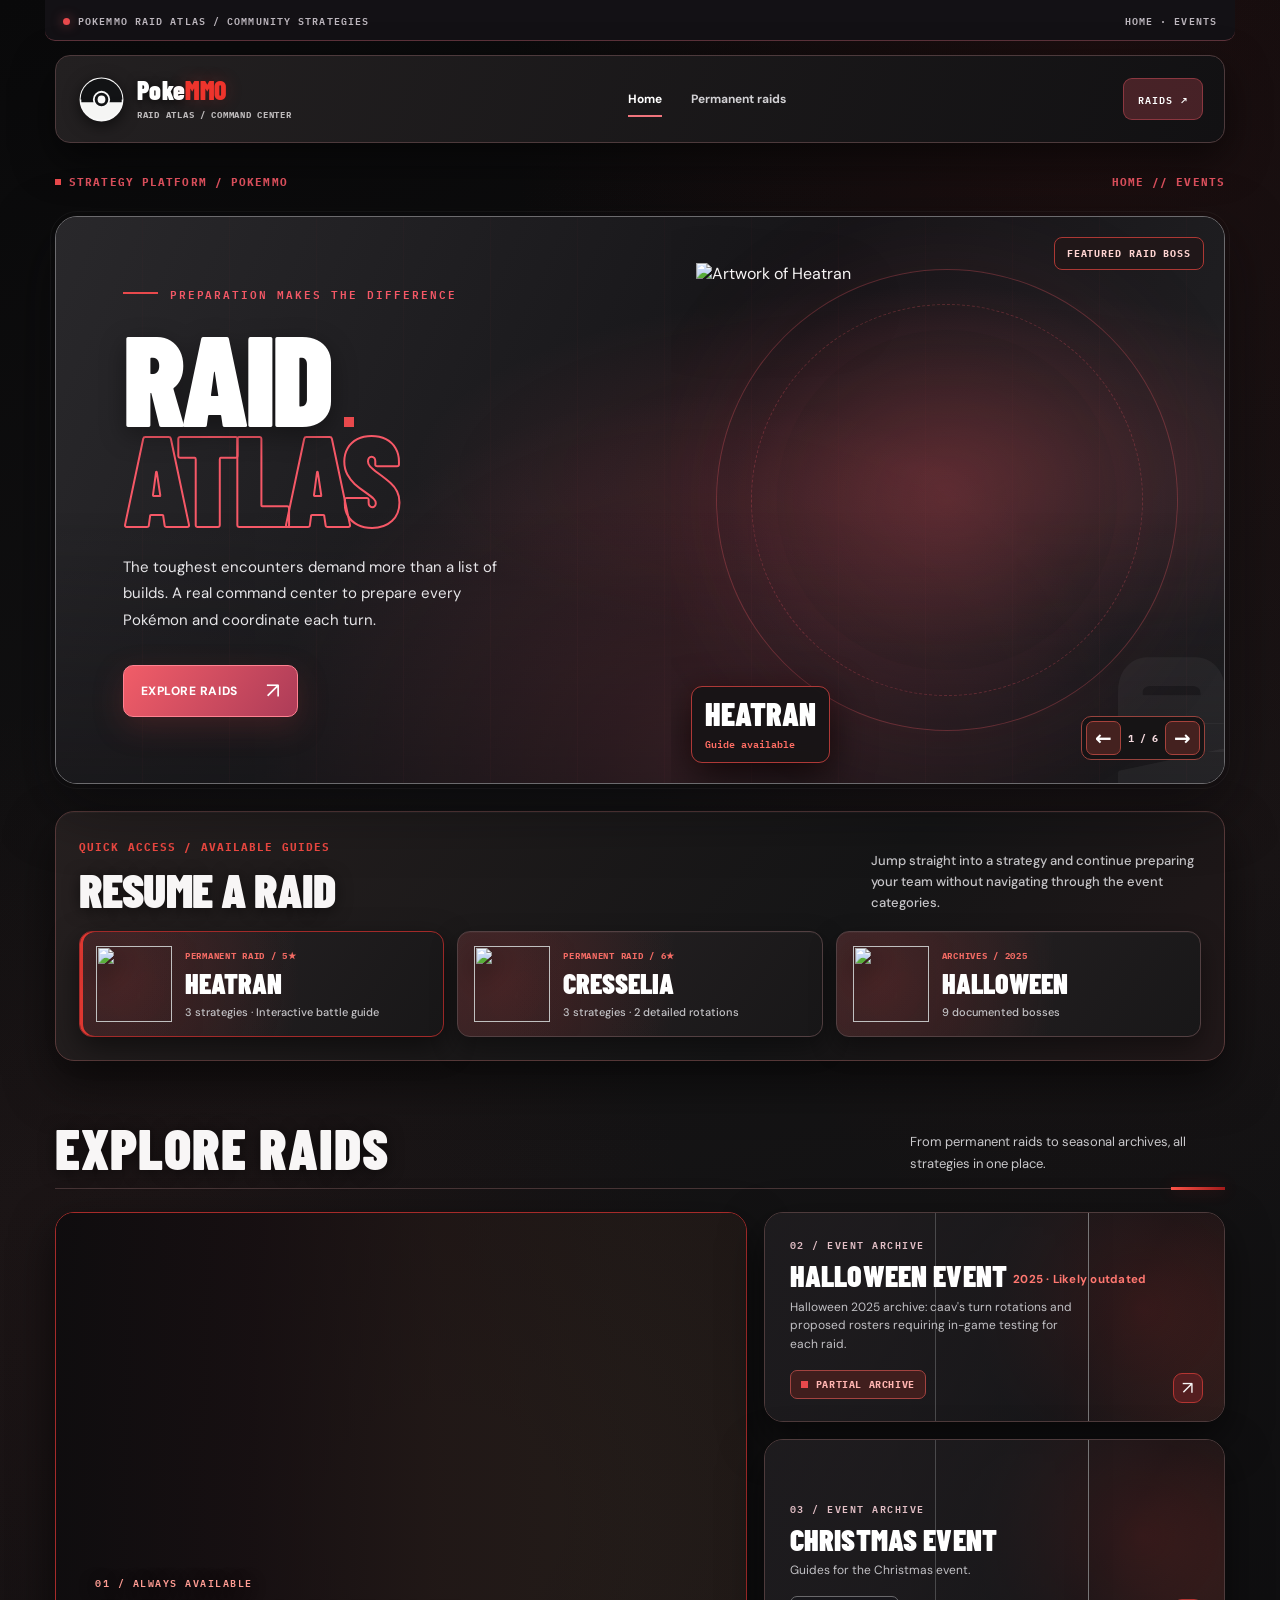
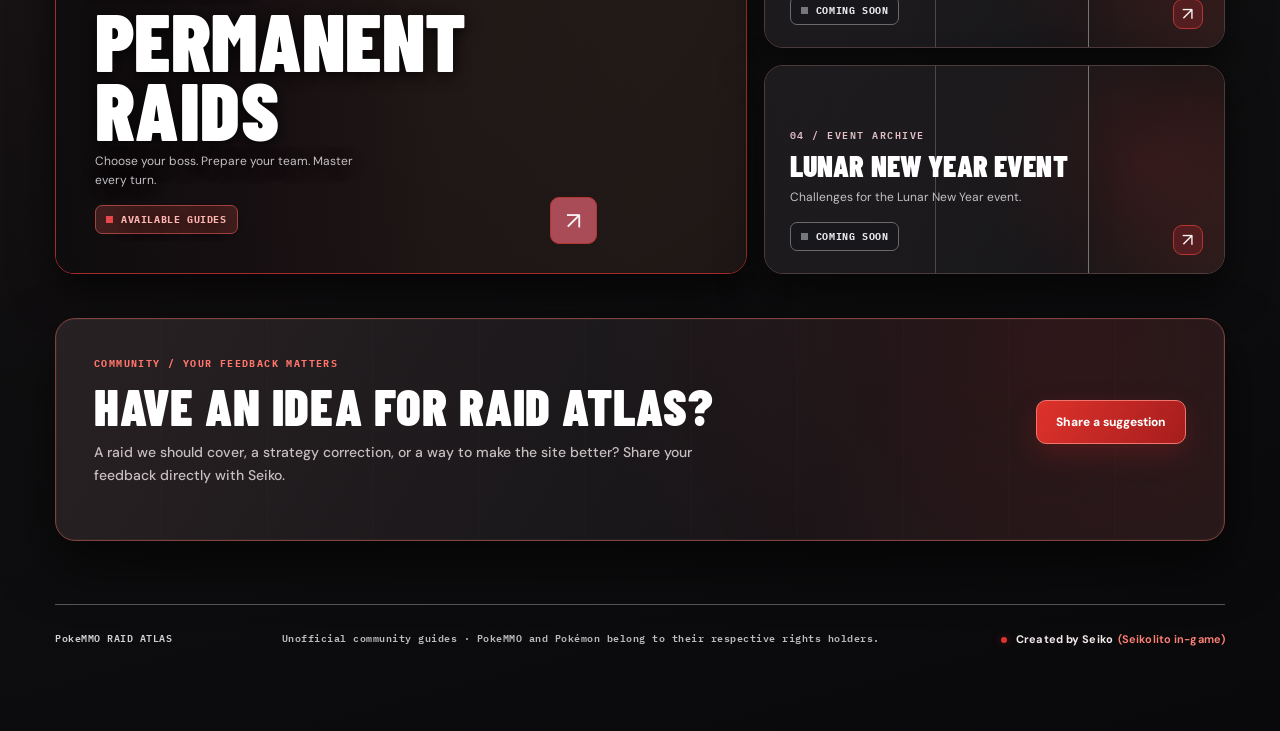
==== commit 2bad892a: "fix(en): native English navigation, metadata and official Pokémon species names" ====
--- a/index.html
+++ b/index.html
@@ -1,6 +1,6 @@
-<!doctype html><html lang="en"><head><meta charset="utf-8"><meta name="viewport" content="width=device-width,initial-scale=1"><meta name="theme-color" content="#0d0e10"><meta name="description" content="Guides de raids PokeMMO : raids permanents, Halloween, Noël et Nouvel An lunaire."><title>Home — PokeMMO Raid Atlas</title><link rel="stylesheet" href="assets/raid-hub.css?v=20261025-enfinal5"><link rel="stylesheet" href="assets/raid-pro.css?v=20261025-enfinal5"><link rel="stylesheet" href="assets/raid-atlas.css?v=20261025-enfinal5"><link rel="stylesheet" href="assets/raid-site-polish.css?v=20261025-enfinal5"><link rel="stylesheet" href="assets/raid-redesign-v5.css?v=20261025-enfinal5"><link rel="stylesheet" href="assets/raid-redesign-v6-fr-parity-1.css?v=20261025-enfinal5"><link rel="stylesheet" href="assets/raid-redesign-v6-fr-parity-2.css?v=20261025-enfinal5"><link rel="stylesheet" href="assets/raid-redesign-v6-fr-parity-3.css?v=20261025-enfinal5"><link rel="stylesheet" href="assets/raid-redesign-v6-fr-parity-4.css?v=20261025-enfinal5"><link rel="stylesheet" href="assets/raid-redesign-v6-fr-parity-5.css?v=20261025-enfinal5"><link rel="stylesheet" href="assets/raid-redesign-v6-fr-parity-6.css?v=20261025-enfinal5"><link rel="stylesheet" href="assets/raid-redesign-v6-fr-parity-7.css?v=20261025-enfinal5"><style>.halloween-legacy-note{display:inline-block;color:#ff9da5;font:700 clamp(10px,.9vw,12px) "DM Sans",system-ui,sans-serif;letter-spacing:.02em;vertical-align:middle;text-transform:none;white-space:normal}</style><link rel="stylesheet" href="assets/raid-premium-v8.css?v=20261025-en-v13c"><link rel="stylesheet" href="assets/raid-polish-v9.css?v=20261025-en-v13c"><link rel="stylesheet" href="assets/raid-finish-v10.css?v=20261025-en-v13c"><link rel="stylesheet" href="assets/raid-atmosphere-v11.css?v=20261025-en-v13c"><link rel="stylesheet" href="assets/raid-polish-v12.css?v=20261025-en-v13c"><link rel="stylesheet" href="assets/raid-polish-v13.css?v=20261025-en-v13c"><link rel="stylesheet" href="assets/raid-polish-v14.css?v=20261025-en-v14b"><link rel="stylesheet" href="assets/raid-suggestions.css?v=20261025-en-sug1"></head>
+<!doctype html><html lang="en"><head><meta charset="utf-8"><meta name="viewport" content="width=device-width,initial-scale=1"><meta name="theme-color" content="#0d0e10"><meta name="description" content="PokeMMO raid guides for permanent bosses, Halloween, Christmas and the Lunar New Year event."><title>Home — PokeMMO Raid Atlas</title><link rel="stylesheet" href="assets/raid-hub.css?v=20261025-enfinal5"><link rel="stylesheet" href="assets/raid-pro.css?v=20261025-enfinal5"><link rel="stylesheet" href="assets/raid-atlas.css?v=20261025-enfinal5"><link rel="stylesheet" href="assets/raid-site-polish.css?v=20261025-enfinal5"><link rel="stylesheet" href="assets/raid-redesign-v5.css?v=20261025-enfinal5"><link rel="stylesheet" href="assets/raid-redesign-v6-fr-parity-1.css?v=20261025-enfinal5"><link rel="stylesheet" href="assets/raid-redesign-v6-fr-parity-2.css?v=20261025-enfinal5"><link rel="stylesheet" href="assets/raid-redesign-v6-fr-parity-3.css?v=20261025-enfinal5"><link rel="stylesheet" href="assets/raid-redesign-v6-fr-parity-4.css?v=20261025-enfinal5"><link rel="stylesheet" href="assets/raid-redesign-v6-fr-parity-5.css?v=20261025-enfinal5"><link rel="stylesheet" href="assets/raid-redesign-v6-fr-parity-6.css?v=20261025-enfinal5"><link rel="stylesheet" href="assets/raid-redesign-v6-fr-parity-7.css?v=20261025-enfinal5"><style>.halloween-legacy-note{display:inline-block;color:#ff9da5;font:700 clamp(10px,.9vw,12px) "DM Sans",system-ui,sans-serif;letter-spacing:.02em;vertical-align:middle;text-transform:none;white-space:normal}</style><link rel="stylesheet" href="assets/raid-premium-v8.css?v=20261025-en-v13c"><link rel="stylesheet" href="assets/raid-polish-v9.css?v=20261025-en-v13c"><link rel="stylesheet" href="assets/raid-finish-v10.css?v=20261025-en-v13c"><link rel="stylesheet" href="assets/raid-atmosphere-v11.css?v=20261025-en-v13c"><link rel="stylesheet" href="assets/raid-polish-v12.css?v=20261025-en-v13c"><link rel="stylesheet" href="assets/raid-polish-v13.css?v=20261025-en-v13c"><link rel="stylesheet" href="assets/raid-polish-v14.css?v=20261025-en-v14b"><link rel="stylesheet" href="assets/raid-suggestions.css?v=20261025-en-sug1"></head>
 <body><div class="site-wrap" id="top"><div class="mini-bar"><span><i class="rec"></i>POKEMMO RAID ATLAS / COMMUNITY STRATEGIES</span><span>HOME · EVENTS</span></div>
-<header class="topbar navbar"><a class="brand identity" href="index.html" aria-label="Home PokeMMO Raid Atlas"><span class="mark" aria-hidden="true"></span><span class="identity-text">POKÉ<b>MMO</b><small>RAID ATLAS / COMMAND CENTER</small></span></a><nav class="toplinks navlinks" aria-label="Navigation principale"><a href="index.html" aria-current="page">Home</a><a href="permanent.html">Permanent raids</a></nav><a class="atlas-secondary" href="permanent.html">RAIDS ↗</a></header>
+<header class="topbar navbar"><a class="brand identity" href="index.html" aria-label="Home PokeMMO Raid Atlas"><span class="mark" aria-hidden="true"></span><span class="identity-text">POKE<b>MMO</b><small>RAID ATLAS / COMMAND CENTER</small></span></a><nav class="toplinks navlinks" aria-label="Main navigation"><a href="index.html" aria-current="page">Home</a><a href="permanent.html">Permanent raids</a></nav><a class="atlas-secondary" href="permanent.html">RAIDS ↗</a></header>
 <main><div class="issue atlas-issue"><span><span class="red-square"></span>STRATEGY PLATFORM / POKEMMO</span><span>HOME // EVENTS</span></div>
   <section class="hero" aria-labelledby="hero-title">
    <div class="hero-left">
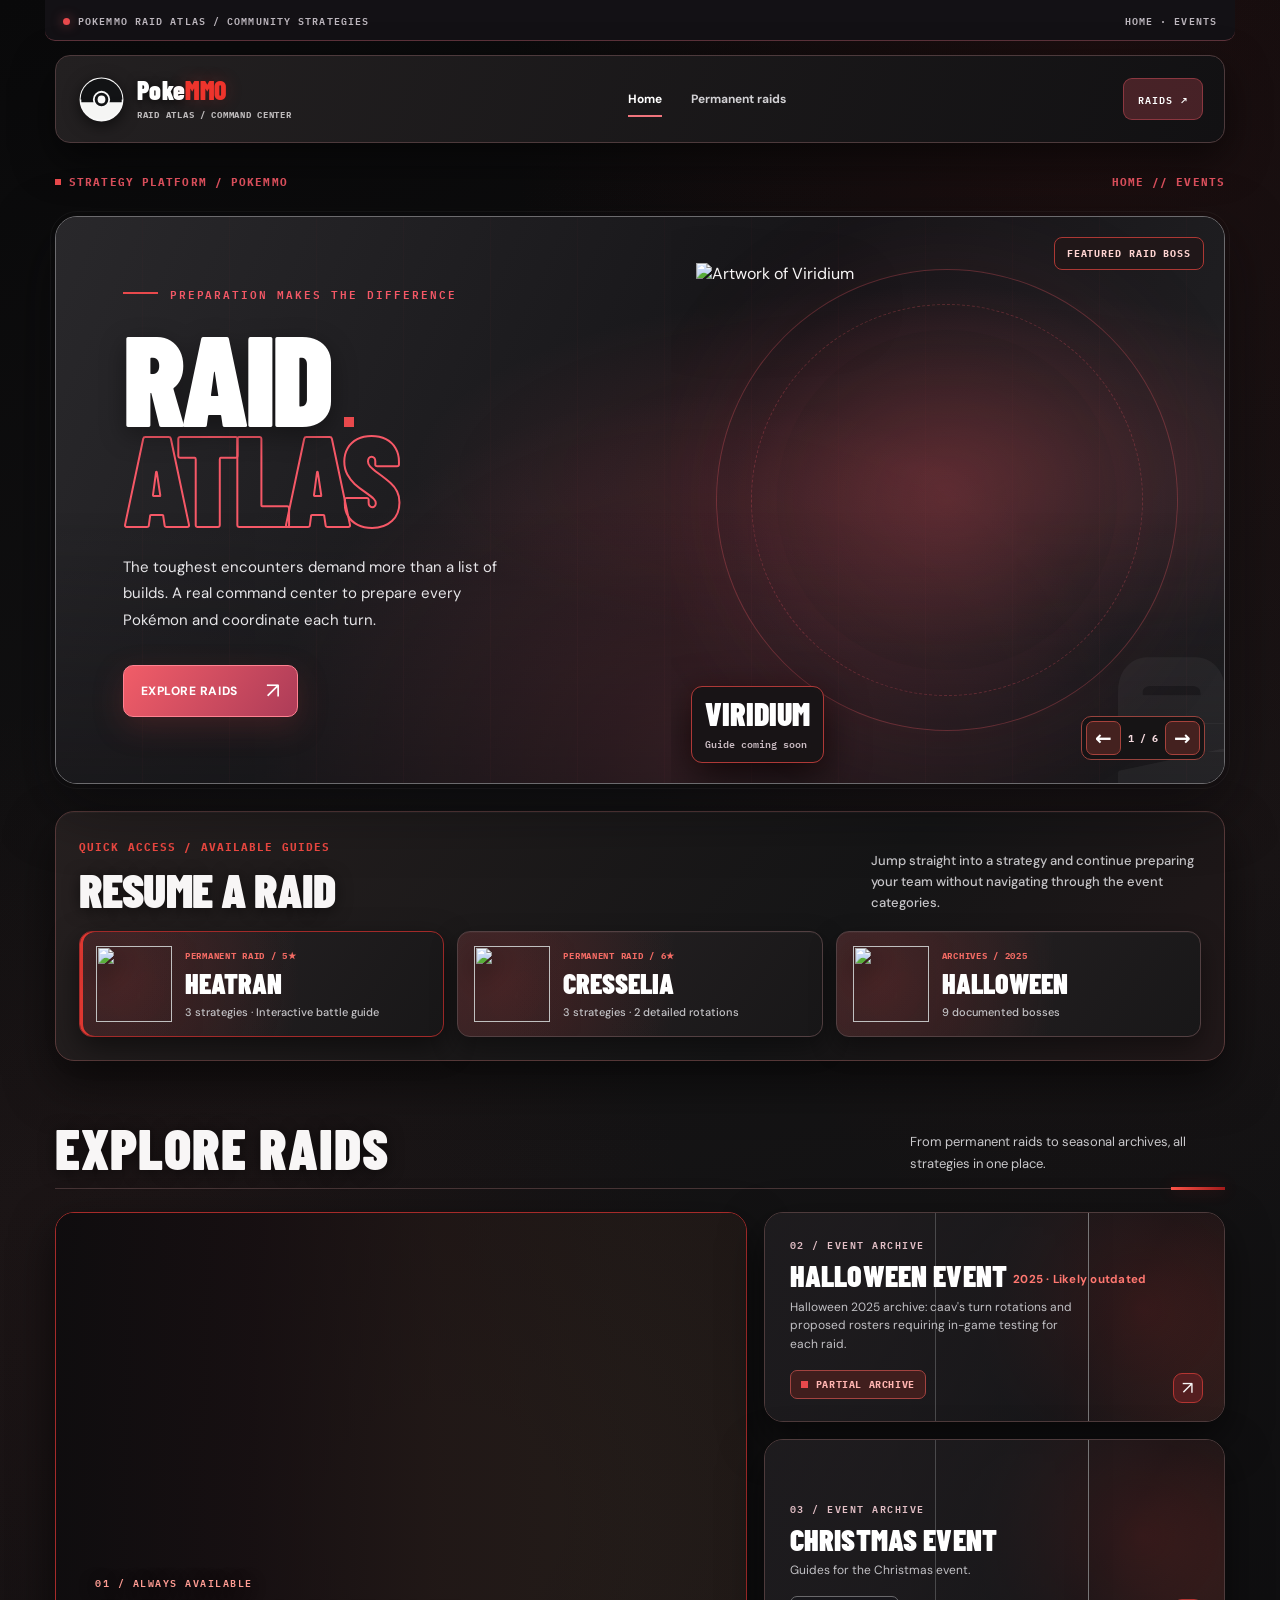
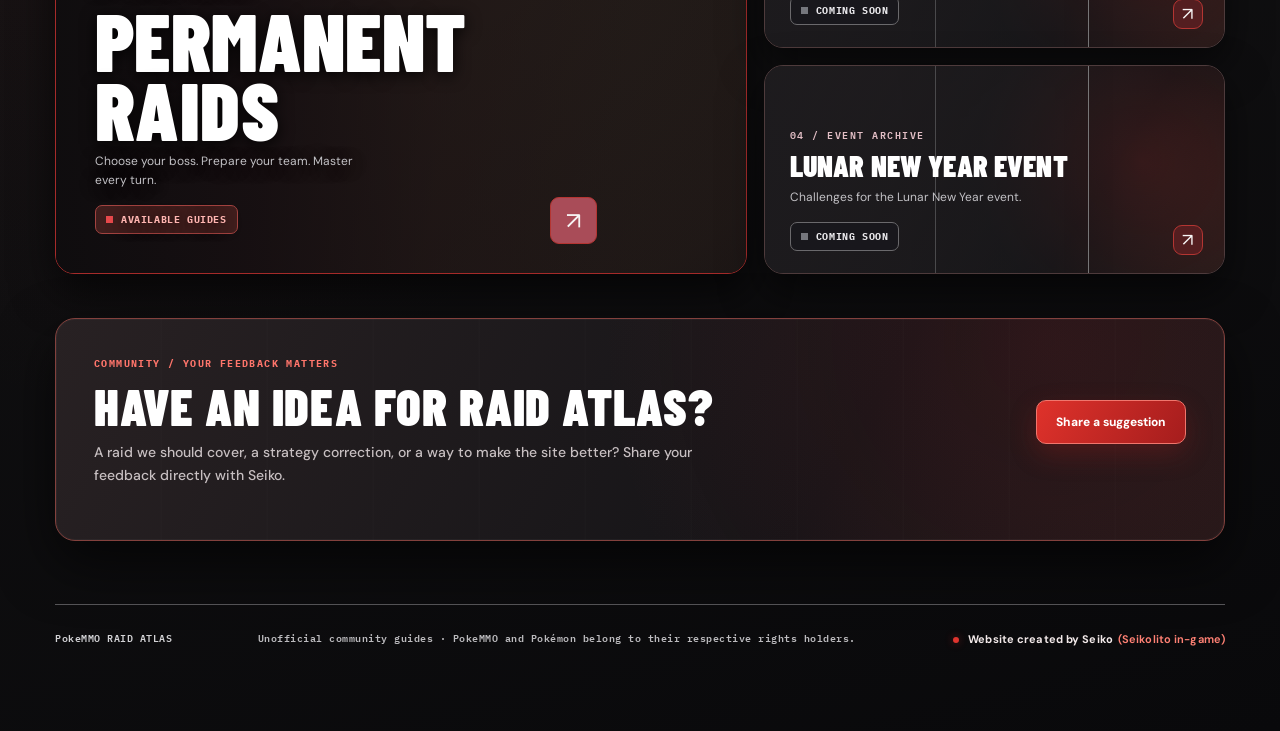
==== commit dcdd6931: "feat(en v15): exact French sources UI parity and website credit" ====
--- a/index.html
+++ b/index.html
@@ -82,4 +82,4 @@
     <p class="raid-suggestions-feedback" id="raid-suggestions-feedback"
       aria-live="polite" role="status"></p>
   </section>
-</main><footer class="atlas-footer"><b>PokeMMO RAID ATLAS</b><span>Unofficial community guides · PokeMMO and Pokémon belong to their respective rights holders.</span><span class="raid-made-by">Created by Seiko <span class="raid-made-by-alias">(Seikolito in-game)</span></span></footer></div><script src="assets/raid-home-carousel.js?v=20261025-enfinal5"></script><script src="assets/raid-premium-v8.js?v=20261025-en-v14b"></script><script src="assets/raid-polish-v9.js?v=20261025-en-v13c"></script><script src="assets/raid-suggestions-home.js?v=20261025-en-sug1"></script></body></html>+</main><footer class="atlas-footer"><b>PokeMMO RAID ATLAS</b><span>Unofficial community guides · PokeMMO and Pokémon belong to their respective rights holders.</span><span class="raid-made-by">Website created by Seiko <span class="raid-made-by-alias">(Seikolito in-game)</span></span></footer></div><script src="assets/raid-home-carousel.js?v=20261025-enfinal5"></script><script src="assets/raid-premium-v8.js?v=20261025-en-v14b"></script><script src="assets/raid-polish-v9.js?v=20261025-en-v13c"></script><script src="assets/raid-suggestions-home.js?v=20261025-en-sug1"></script></body></html>
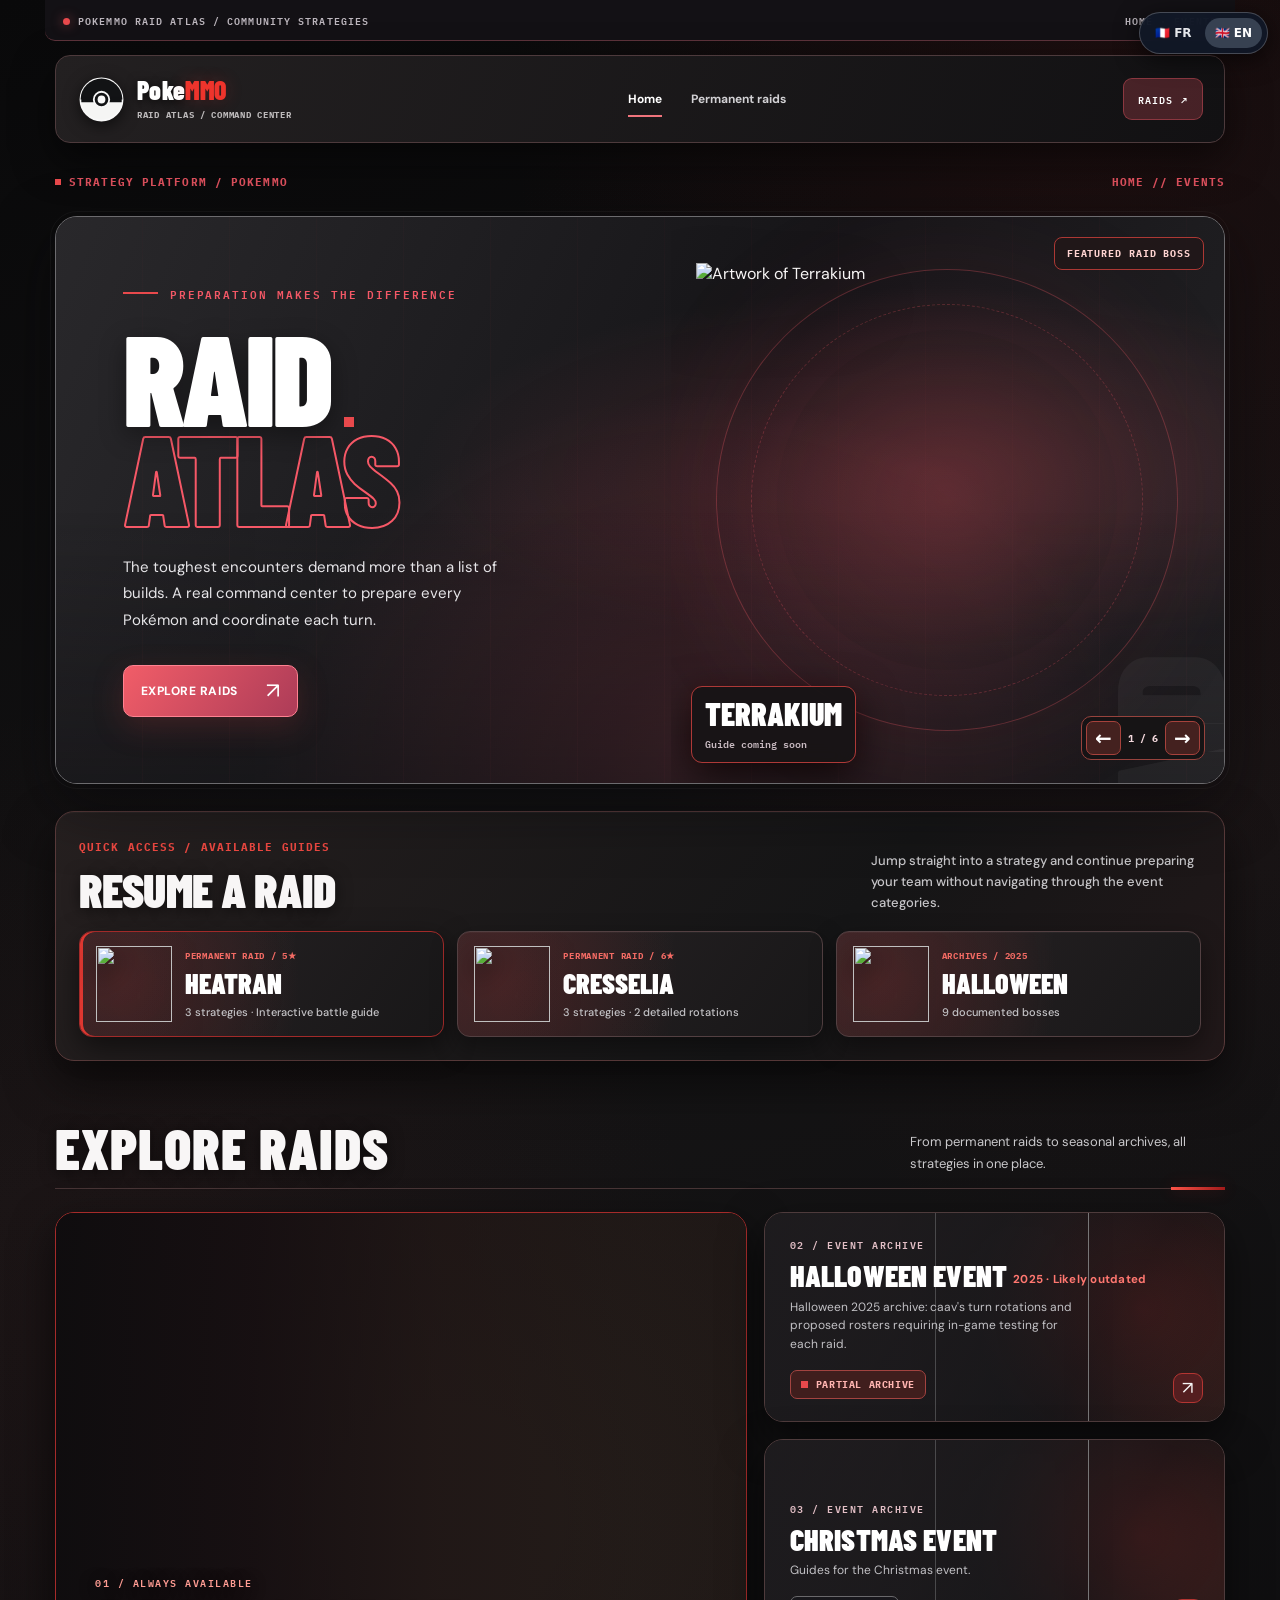
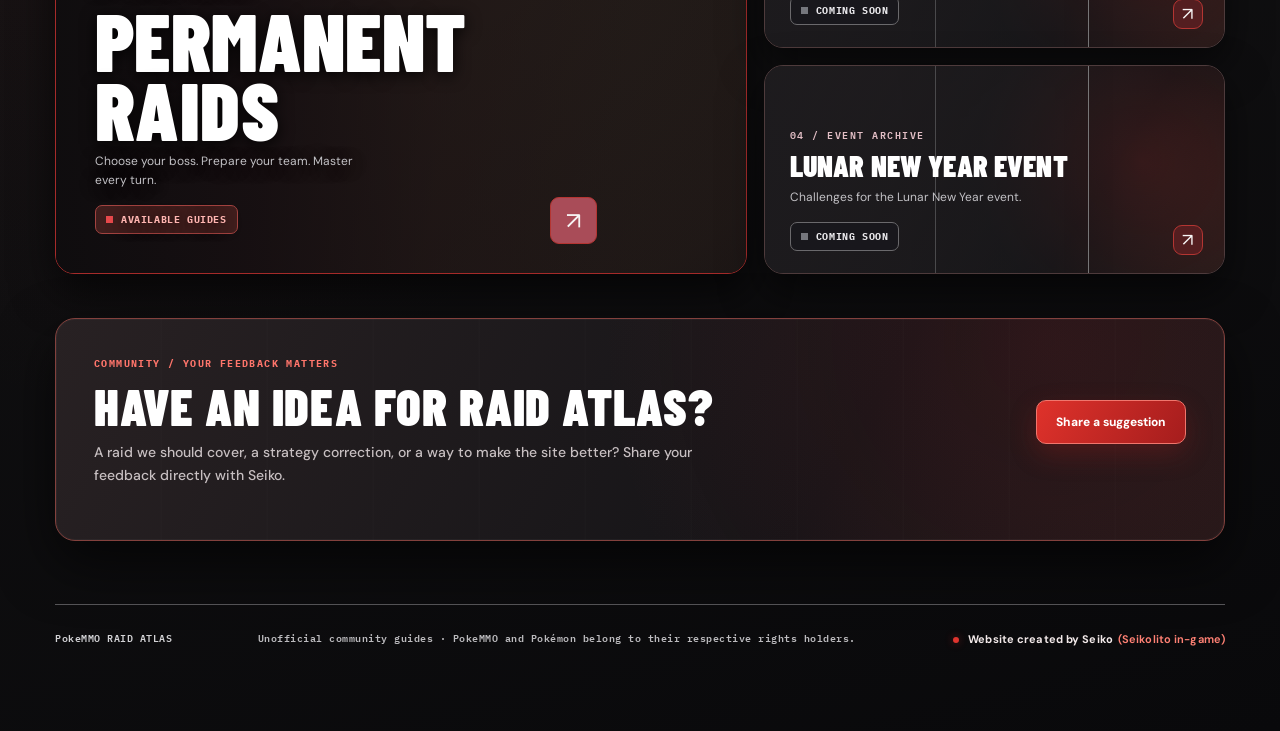
==== commit 9faae477: "Add top-right FR/EN same-page language switcher" ====
--- a/index.html
+++ b/index.html
@@ -82,4 +82,4 @@
     <p class="raid-suggestions-feedback" id="raid-suggestions-feedback"
       aria-live="polite" role="status"></p>
   </section>
-</main><footer class="atlas-footer"><b>PokeMMO RAID ATLAS</b><span>Unofficial community guides · PokeMMO and Pokémon belong to their respective rights holders.</span><span class="raid-made-by">Website created by Seiko <span class="raid-made-by-alias">(Seikolito in-game)</span></span></footer></div><script src="assets/raid-home-carousel.js?v=20261025-enfinal5"></script><script src="assets/raid-premium-v8.js?v=20261025-en-v14b"></script><script src="assets/raid-polish-v9.js?v=20261025-en-v13c"></script><script src="assets/raid-suggestions-home.js?v=20261025-en-sug1"></script></body></html>+</main><footer class="atlas-footer"><b>PokeMMO RAID ATLAS</b><span>Unofficial community guides · PokeMMO and Pokémon belong to their respective rights holders.</span><span class="raid-made-by">Website created by Seiko <span class="raid-made-by-alias">(Seikolito in-game)</span></span></footer></div><script src="assets/raid-home-carousel.js?v=20261025-enfinal5"></script><script src="assets/raid-premium-v8.js?v=20261025-en-v14b"></script><script src="assets/raid-polish-v9.js?v=20261025-en-v13c"></script><script src="assets/raid-suggestions-home.js?v=20261025-en-sug1"></script><style id="raid-language-switch-style">#raid-language-switch{position:fixed;top:max(12px,env(safe-area-inset-top));right:max(12px,env(safe-area-inset-right));z-index:2147483000;display:flex;align-items:center;gap:3px;padding:5px;border:1px solid #ffffff38;border-radius:999px;background:#111827ed;box-shadow:0 5px 24px #0009;backdrop-filter:blur(12px);font:700 12px/1.2 system-ui,sans-serif}#raid-language-switch a{display:inline-flex;align-items:center;justify-content:center;gap:5px;padding:8px 10px;border-radius:999px;color:#e5e7eb;text-decoration:none;white-space:nowrap}#raid-language-switch a[aria-current="page"]{background:#374151;color:white;cursor:default}#raid-language-switch a:not([aria-current]):hover,#raid-language-switch a:not([aria-current]):focus-visible{background:#475569;color:white;outline:2px solid #f9a8d4;outline-offset:1px}@media(max-width:480px){#raid-language-switch{top:max(7px,env(safe-area-inset-top));right:max(7px,env(safe-area-inset-right));font-size:11px}#raid-language-switch a{padding:7px 8px}}</style><nav id="raid-language-switch" aria-label="Website language"><a lang="fr" hreflang="fr" href="https://pokemmo-raids-fr.pages.dev/"  title="Version française">🇫🇷 FR</a><a lang="en" hreflang="en" href="https://pokemmo-raids.pages.dev/" aria-current="page" title="English version">🇬🇧 EN</a></nav><script id="raid-language-switch-script">(function(){var nav=document.getElementById("raid-language-switch");if(!nav)return;var path=location.pathname;var suffix=location.search+location.hash;var fr=nav.querySelector('a[lang="fr"]'),en=nav.querySelector('a[lang="en"]');fr.href="https://pokemmo-raids-fr.pages.dev"+path+suffix;en.href="https://pokemmo-raids.pages.dev"+path+suffix;})();</script></body></html>
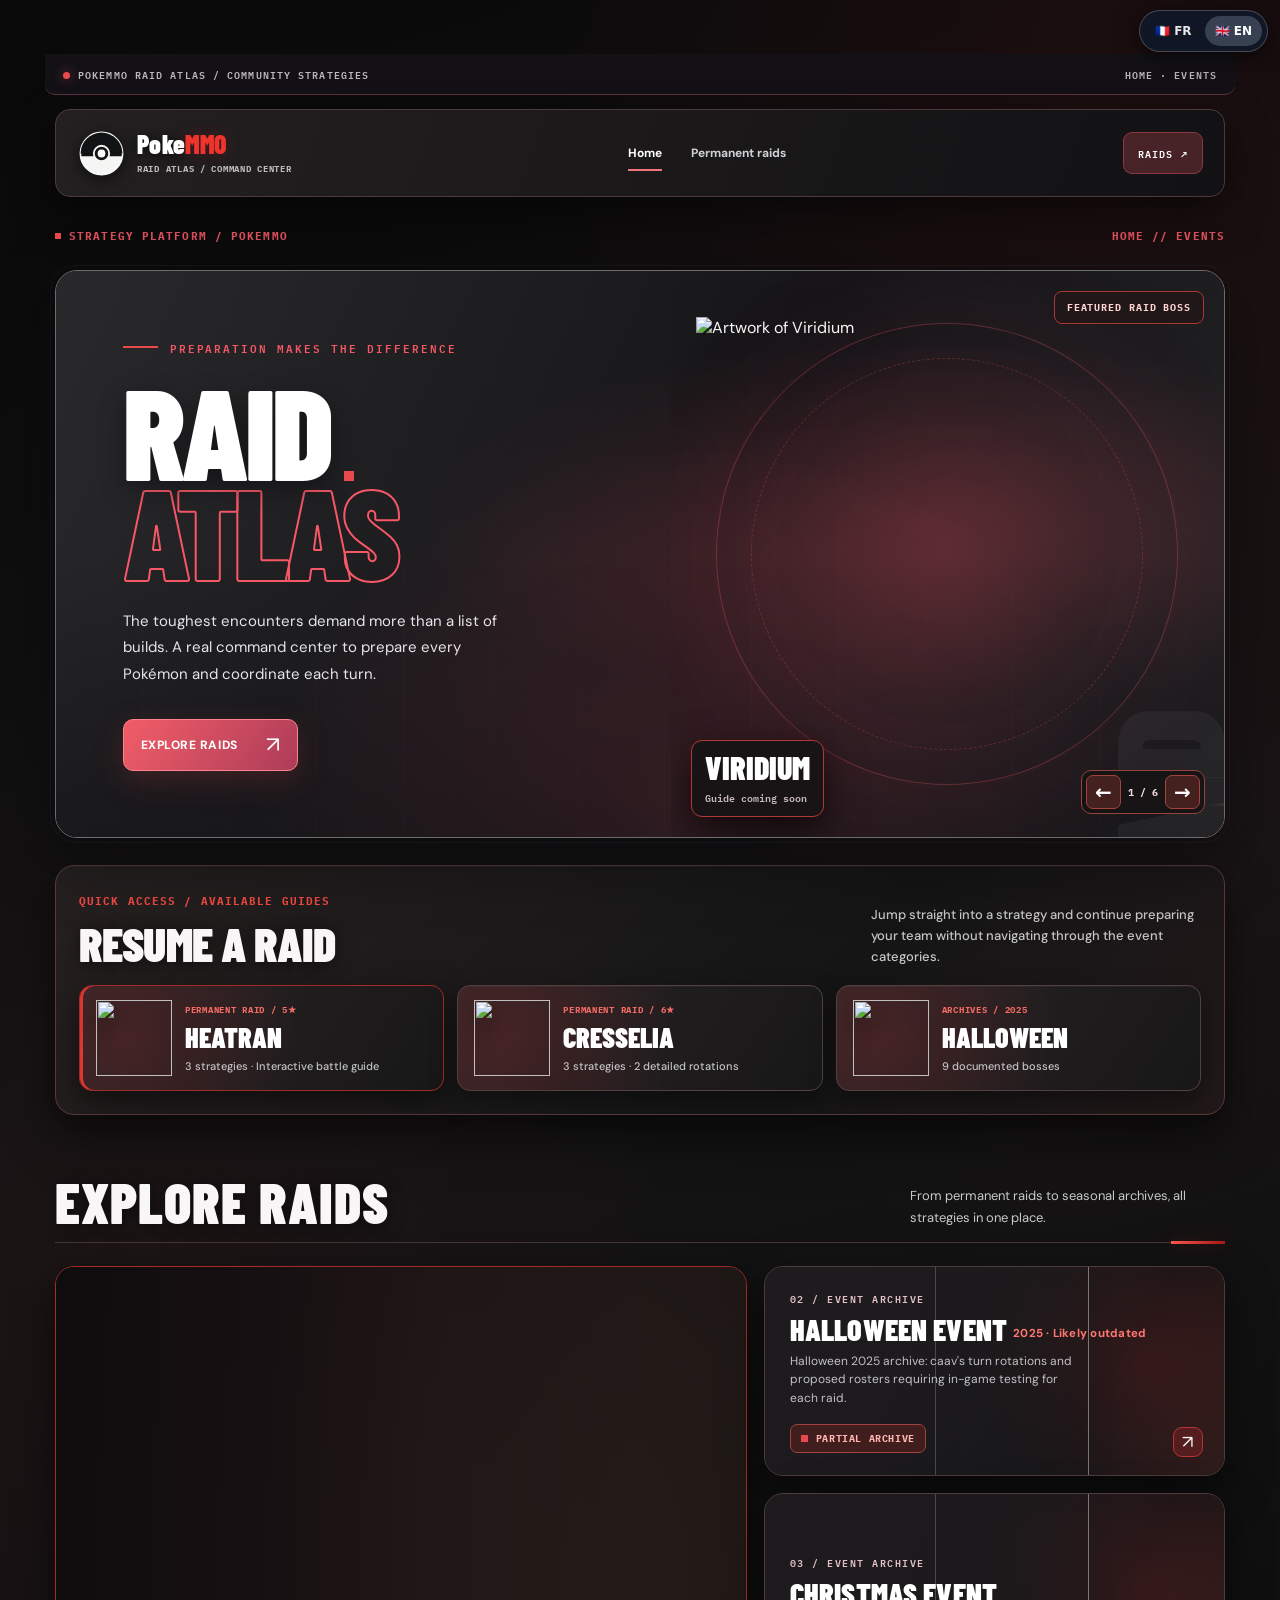
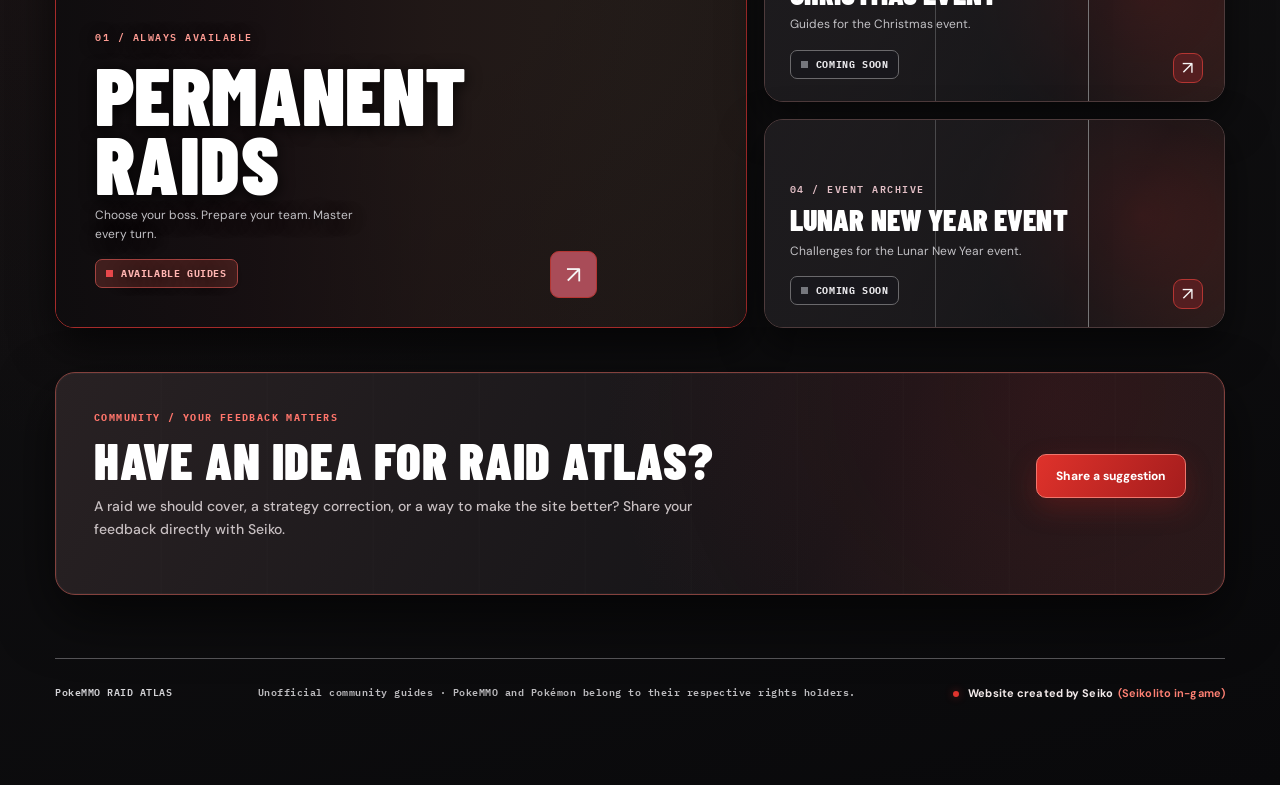
==== commit 695aee1d: "Integrate language links in top-right page header instead of floating overlay" ====
--- a/index.html
+++ b/index.html
@@ -82,4 +82,4 @@
     <p class="raid-suggestions-feedback" id="raid-suggestions-feedback"
       aria-live="polite" role="status"></p>
   </section>
-</main><footer class="atlas-footer"><b>PokeMMO RAID ATLAS</b><span>Unofficial community guides · PokeMMO and Pokémon belong to their respective rights holders.</span><span class="raid-made-by">Website created by Seiko <span class="raid-made-by-alias">(Seikolito in-game)</span></span></footer></div><script src="assets/raid-home-carousel.js?v=20261025-enfinal5"></script><script src="assets/raid-premium-v8.js?v=20261025-en-v14b"></script><script src="assets/raid-polish-v9.js?v=20261025-en-v13c"></script><script src="assets/raid-suggestions-home.js?v=20261025-en-sug1"></script><style id="raid-language-switch-style">#raid-language-switch{position:fixed;top:max(12px,env(safe-area-inset-top));right:max(12px,env(safe-area-inset-right));z-index:2147483000;display:flex;align-items:center;gap:3px;padding:5px;border:1px solid #ffffff38;border-radius:999px;background:#111827ed;box-shadow:0 5px 24px #0009;backdrop-filter:blur(12px);font:700 12px/1.2 system-ui,sans-serif}#raid-language-switch a{display:inline-flex;align-items:center;justify-content:center;gap:5px;padding:8px 10px;border-radius:999px;color:#e5e7eb;text-decoration:none;white-space:nowrap}#raid-language-switch a[aria-current="page"]{background:#374151;color:white;cursor:default}#raid-language-switch a:not([aria-current]):hover,#raid-language-switch a:not([aria-current]):focus-visible{background:#475569;color:white;outline:2px solid #f9a8d4;outline-offset:1px}@media(max-width:480px){#raid-language-switch{top:max(7px,env(safe-area-inset-top));right:max(7px,env(safe-area-inset-right));font-size:11px}#raid-language-switch a{padding:7px 8px}}</style><nav id="raid-language-switch" aria-label="Website language"><a lang="fr" hreflang="fr" href="https://pokemmo-raids-fr.pages.dev/"  title="Version française">🇫🇷 FR</a><a lang="en" hreflang="en" href="https://pokemmo-raids.pages.dev/" aria-current="page" title="English version">🇬🇧 EN</a></nav><script id="raid-language-switch-script">(function(){var nav=document.getElementById("raid-language-switch");if(!nav)return;var path=location.pathname;var suffix=location.search+location.hash;var fr=nav.querySelector('a[lang="fr"]'),en=nav.querySelector('a[lang="en"]');fr.href="https://pokemmo-raids-fr.pages.dev"+path+suffix;en.href="https://pokemmo-raids.pages.dev"+path+suffix;})();</script></body></html>+</main><footer class="atlas-footer"><b>PokeMMO RAID ATLAS</b><span>Unofficial community guides · PokeMMO and Pokémon belong to their respective rights holders.</span><span class="raid-made-by">Website created by Seiko <span class="raid-made-by-alias">(Seikolito in-game)</span></span></footer></div><script src="assets/raid-home-carousel.js?v=20261025-enfinal5"></script><script src="assets/raid-premium-v8.js?v=20261025-en-v14b"></script><script src="assets/raid-polish-v9.js?v=20261025-en-v13c"></script><script src="assets/raid-suggestions-home.js?v=20261025-en-sug1"></script><style id="raid-language-switch-style">body{position:relative;padding-top:max(54px,env(safe-area-inset-top))!important;}#raid-language-switch{position:absolute;top:10px;right:12px;z-index:100;display:flex;align-items:center;gap:3px;padding:5px;border:1px solid #ffffff38;border-radius:999px;background:#111827ed;box-shadow:0 5px 24px #0009;backdrop-filter:blur(12px);font:700 12px/1.2 system-ui,sans-serif}#raid-language-switch a{display:inline-flex;align-items:center;justify-content:center;gap:5px;padding:8px 10px;border-radius:999px;color:#e5e7eb;text-decoration:none;white-space:nowrap}#raid-language-switch a[aria-current="page"]{background:#374151;color:white;cursor:default}#raid-language-switch a:not([aria-current]):hover,#raid-language-switch a:not([aria-current]):focus-visible{background:#475569;color:white;outline:2px solid #f9a8d4;outline-offset:1px}@media(max-width:480px){#raid-language-switch{top:7px;right:7px;font-size:11px}#raid-language-switch a{padding:7px 8px}}</style><nav id="raid-language-switch" aria-label="Website language"><a lang="fr" hreflang="fr" href="https://pokemmo-raids-fr.pages.dev/"  title="Version française">🇫🇷 FR</a><a lang="en" hreflang="en" href="https://pokemmo-raids.pages.dev/" aria-current="page" title="English version">🇬🇧 EN</a></nav><script id="raid-language-switch-script">(function(){var nav=document.getElementById("raid-language-switch");if(!nav)return;var path=location.pathname;var suffix=location.search+location.hash;var fr=nav.querySelector('a[lang="fr"]'),en=nav.querySelector('a[lang="en"]');fr.href="https://pokemmo-raids-fr.pages.dev"+path+suffix;en.href="https://pokemmo-raids.pages.dev"+path+suffix;})();</script></body></html>
